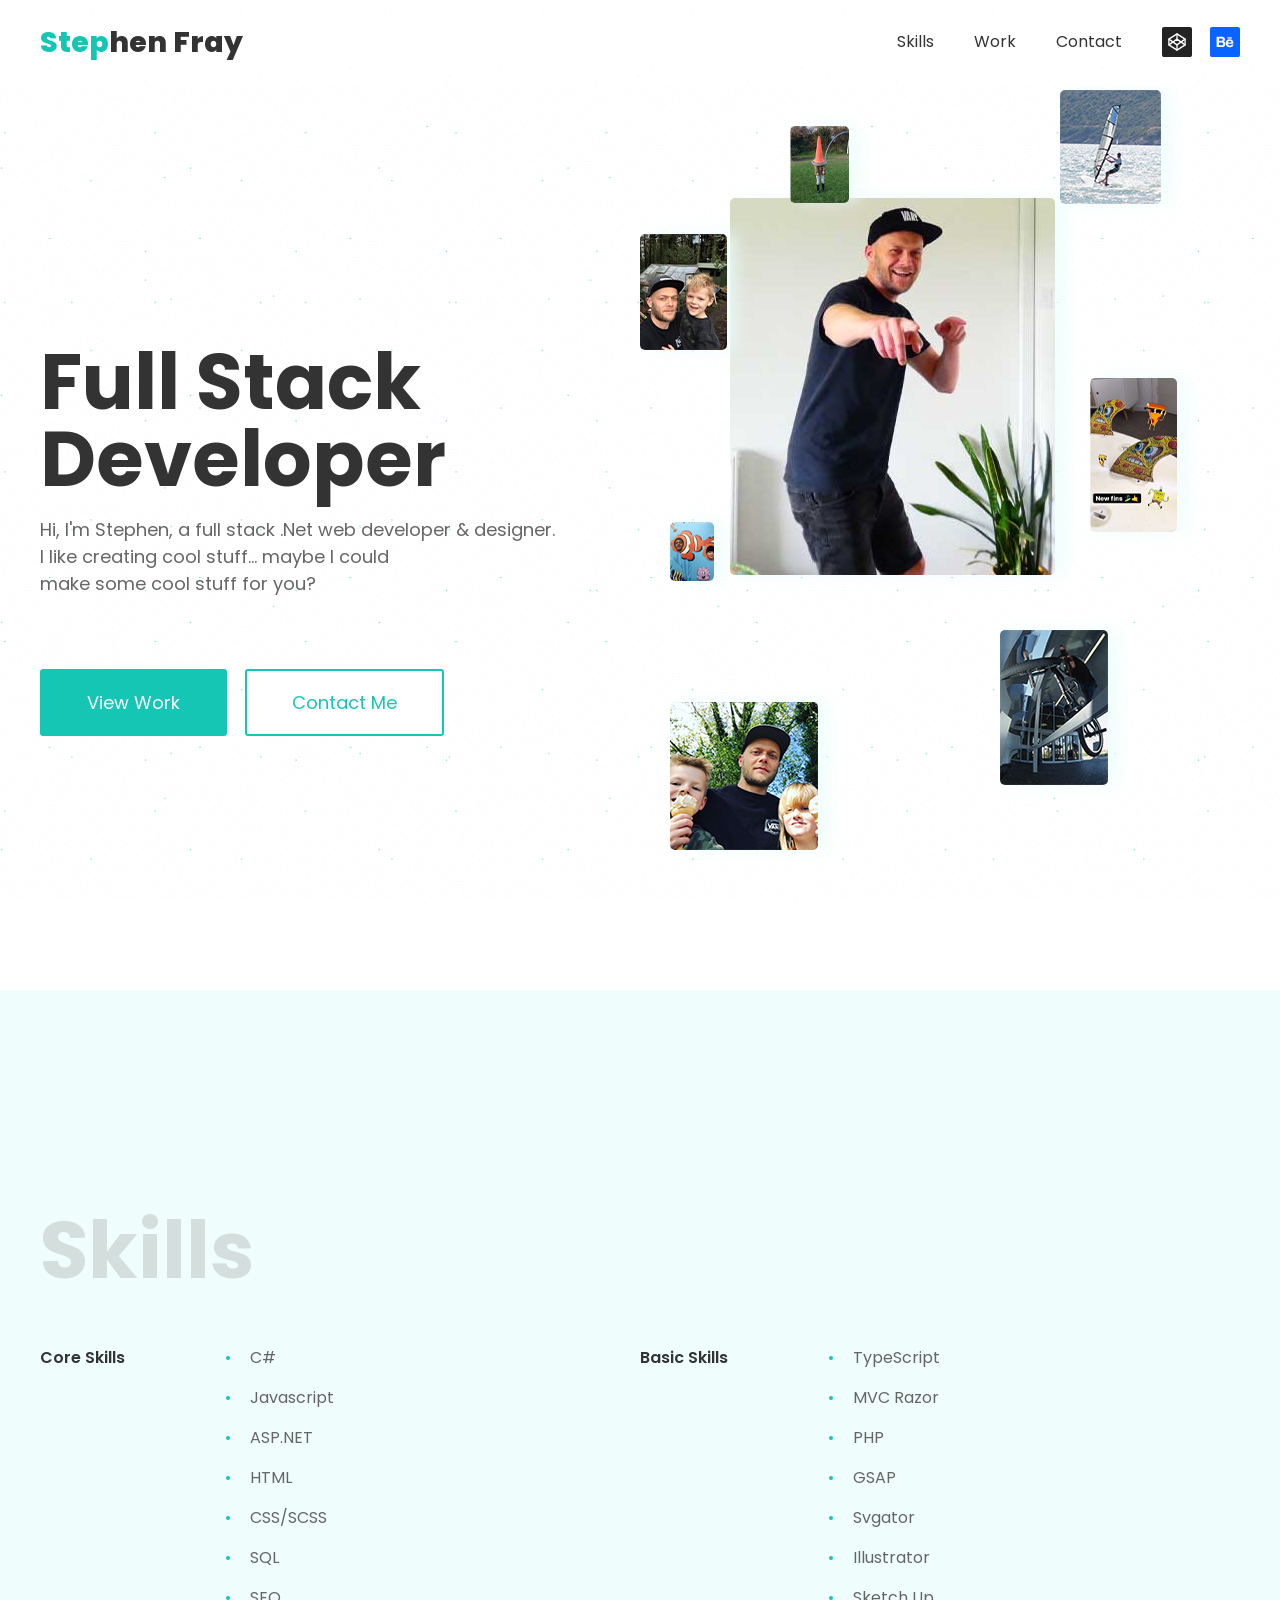
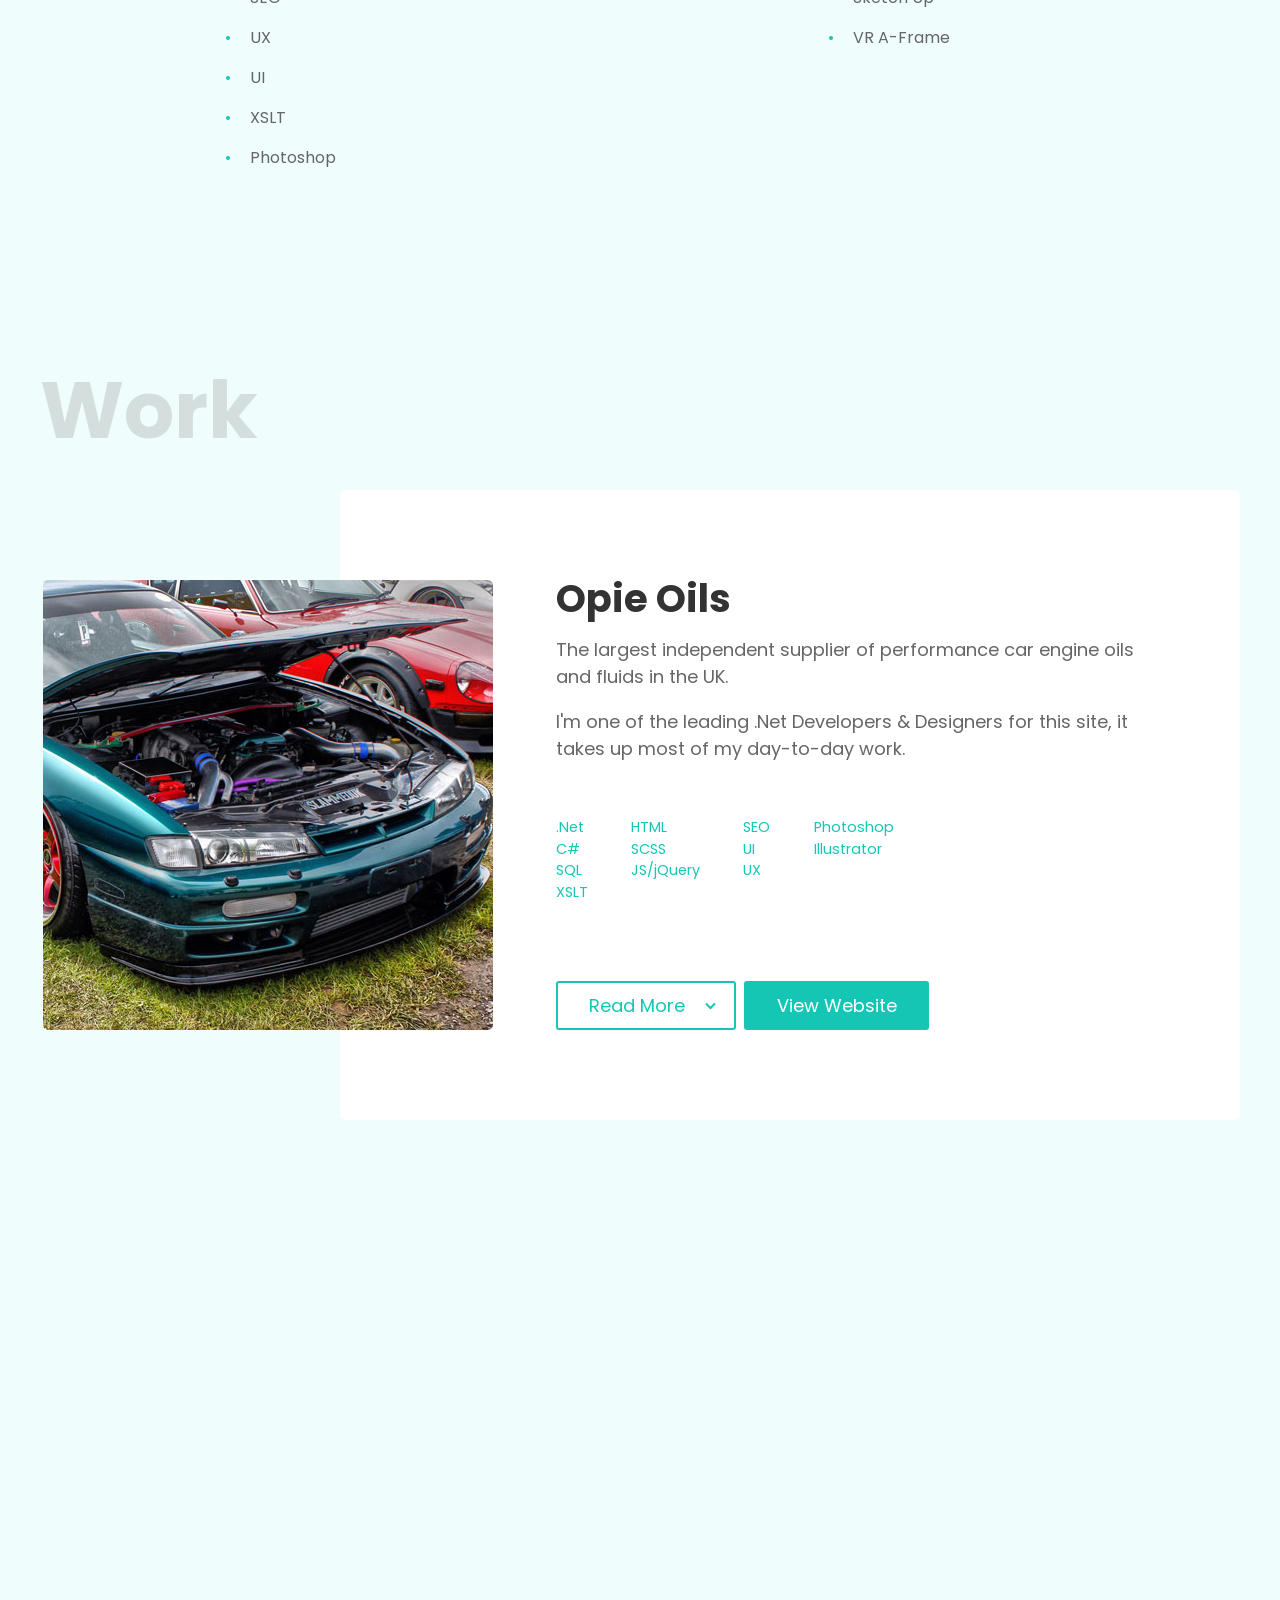
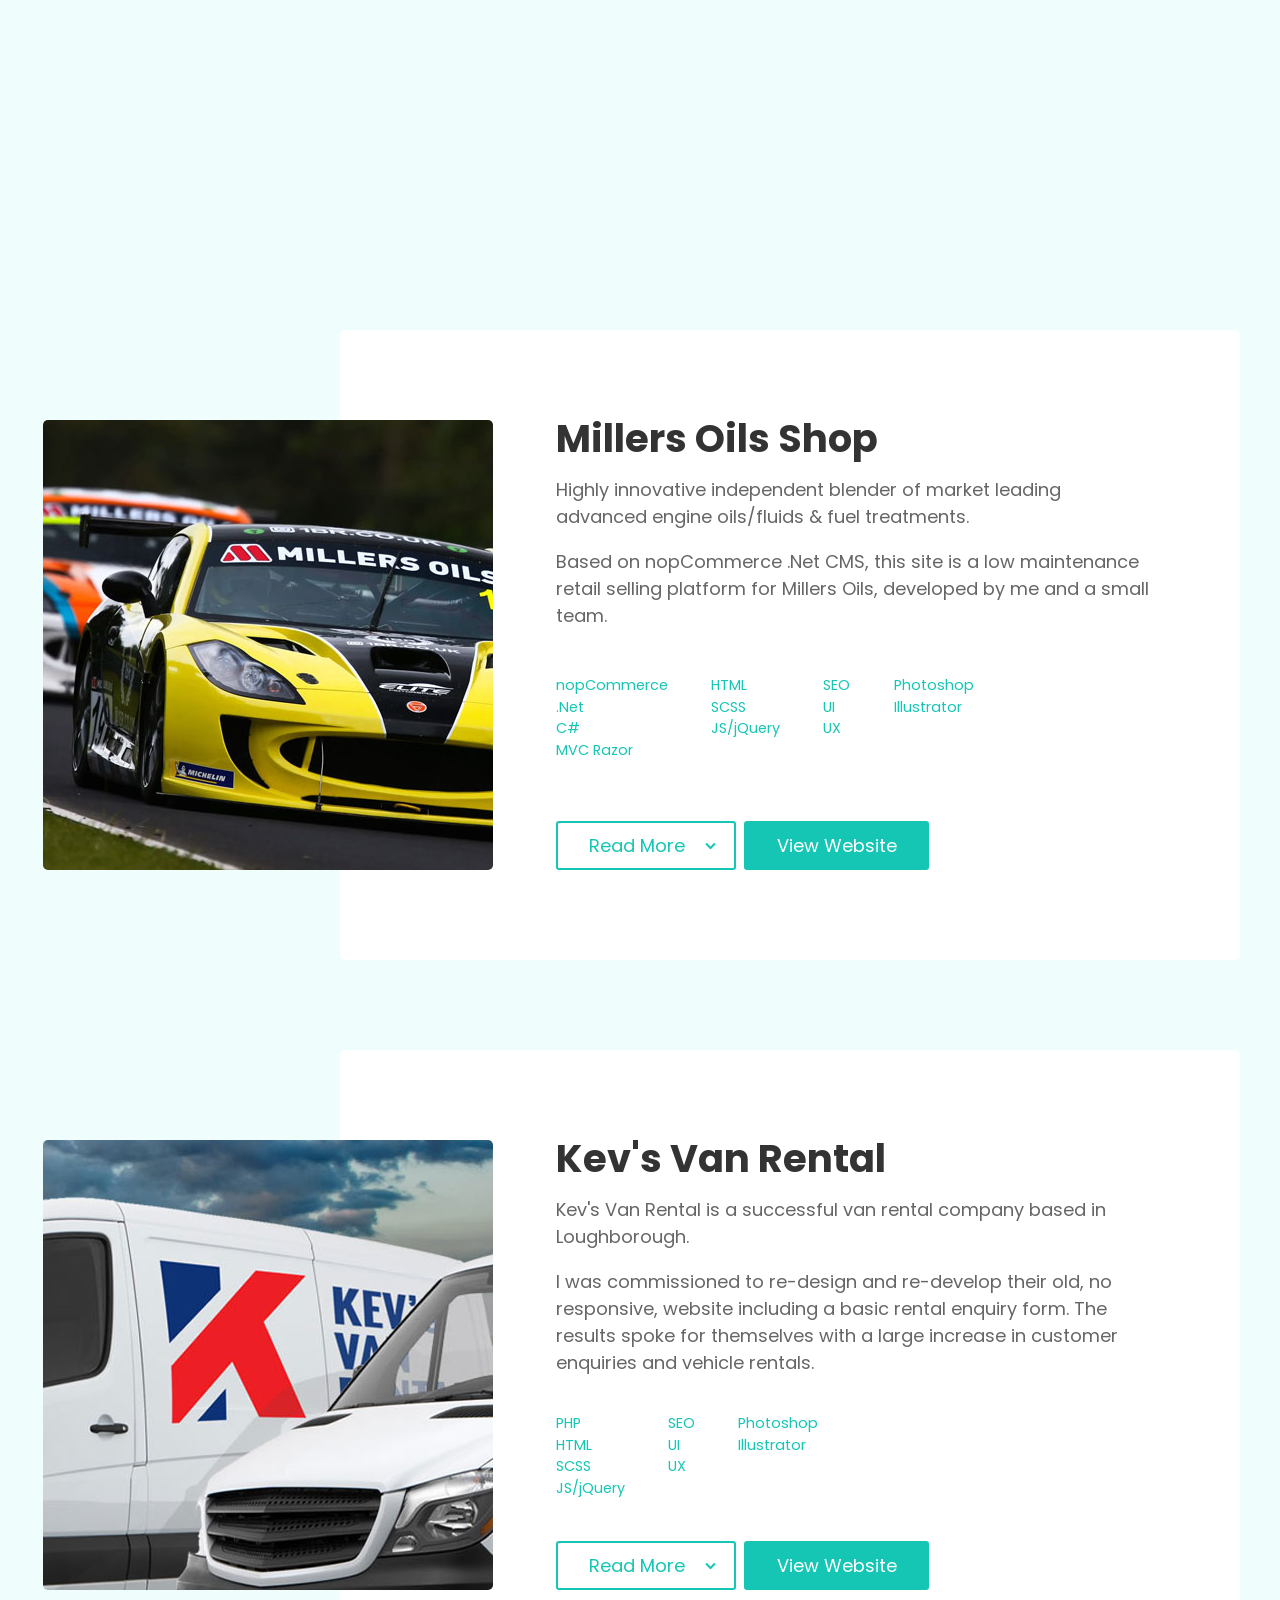
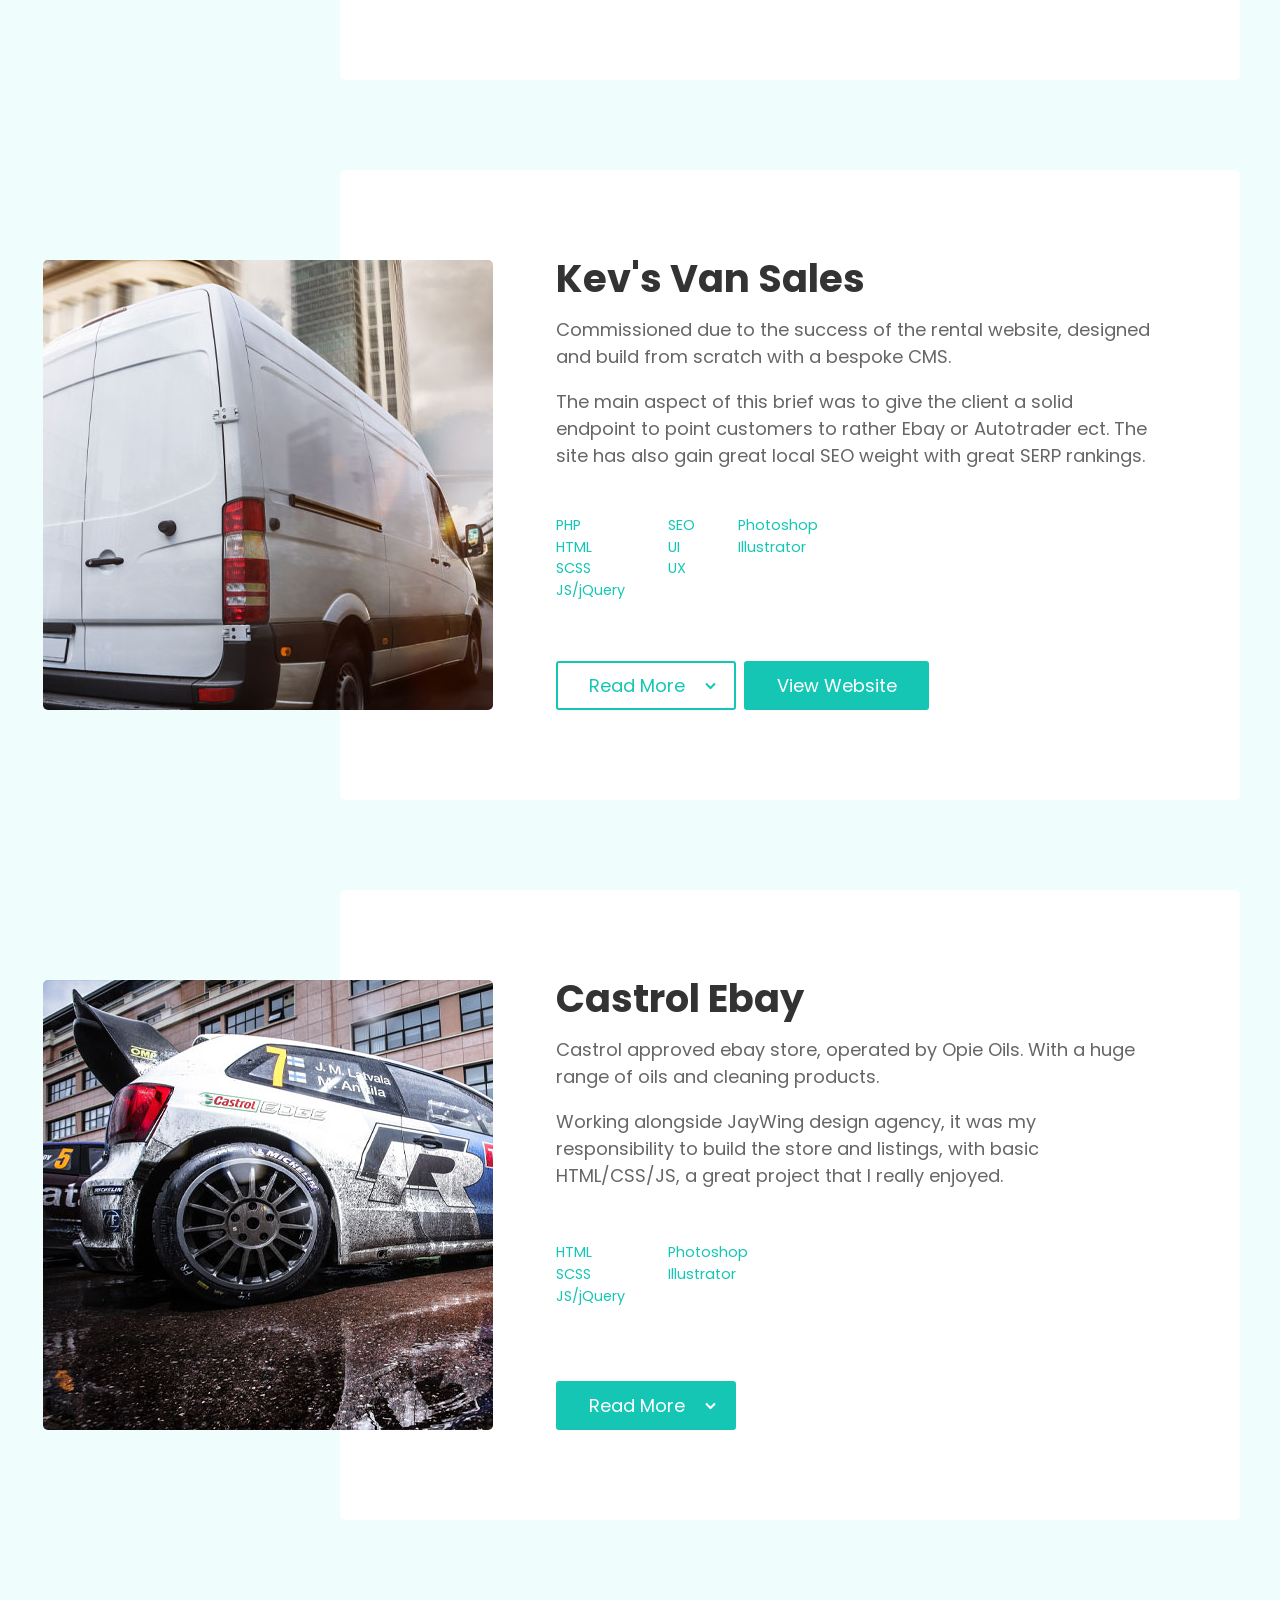
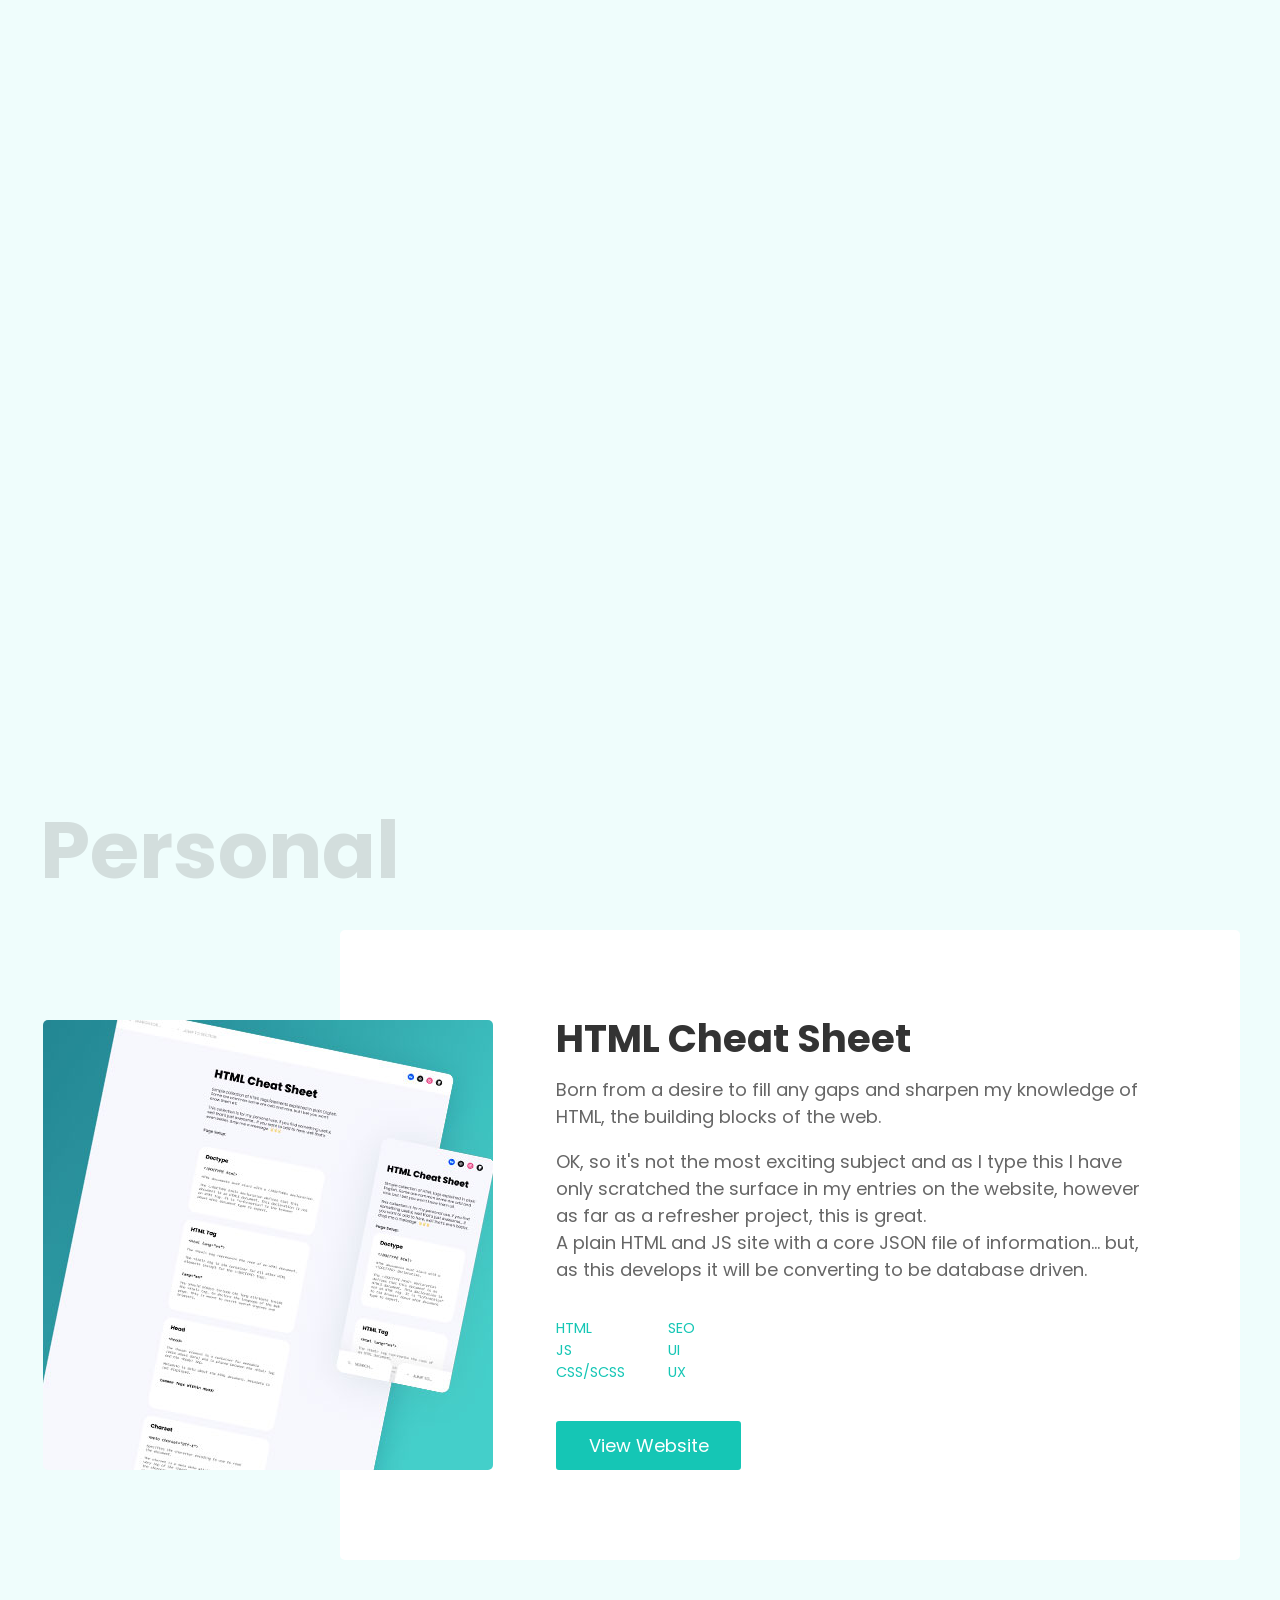
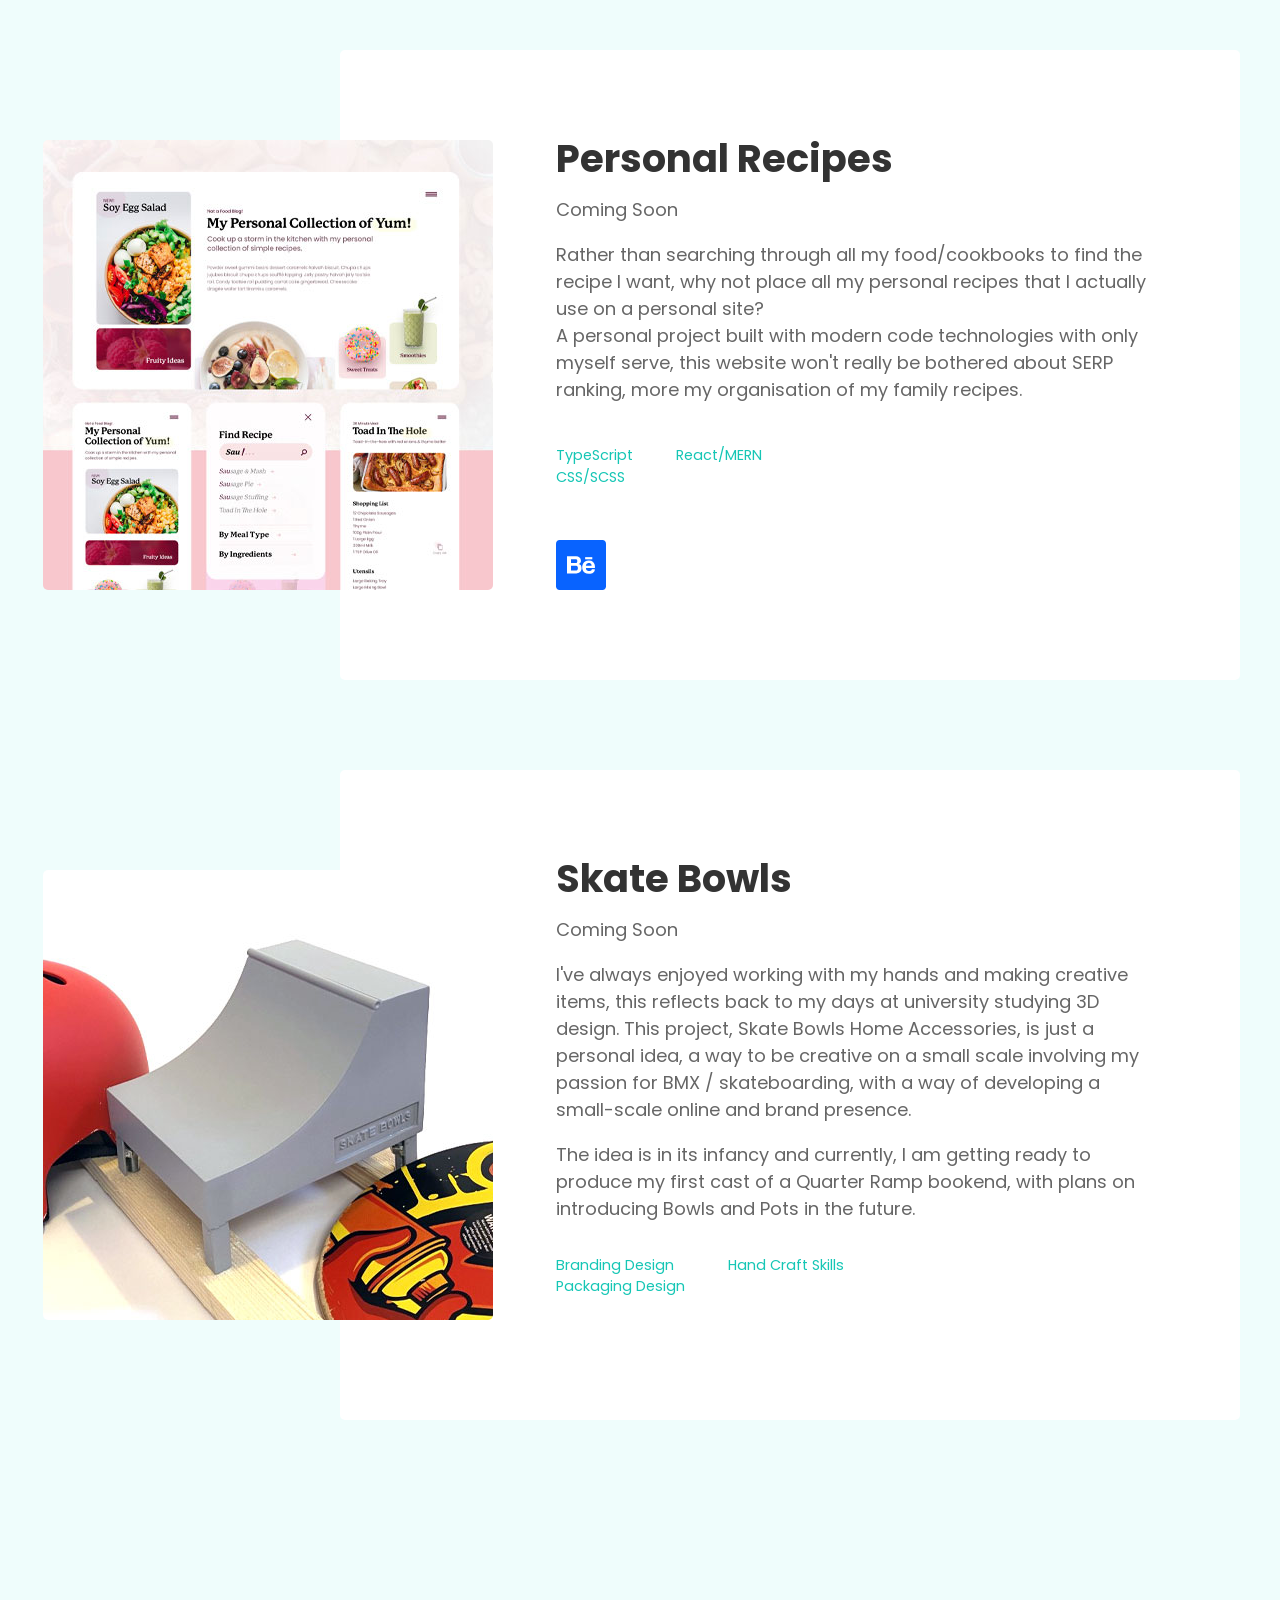
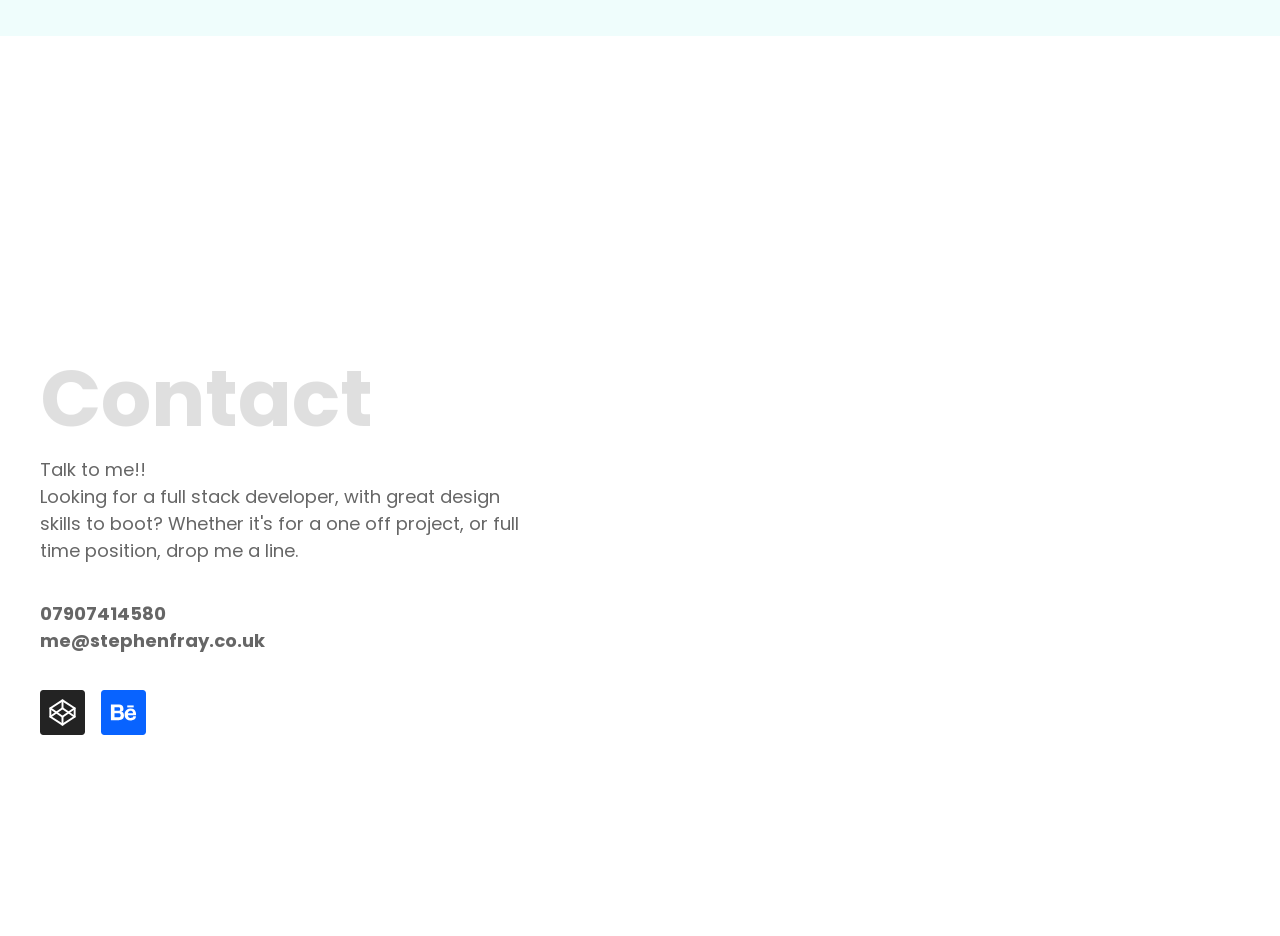
==== index.html @ 494ede14 "inital commit" ====
<!DOCTYPE html>
<html lang="en">
	<head>
		<meta charset="UTF-8" />
		<meta http-equiv="X-UA-Compatible" content="IE=edge" />
		<meta name="viewport" content="width=device-width, initial-scale=1.0" />
		<title>Stephen Fray</title>
		<link rel="preconnect" href="https://fonts.googleapis.com" />
		<link rel="preconnect" href="https://fonts.gstatic.com" crossorigin />
		<link href="https://fonts.googleapis.com/css2?family=Poppins:wght@400;600;800&display=swap" rel="stylesheet" />
		<link href="/css/style.min.2.0.6.css" rel="stylesheet" />
		<link rel="icon" href="/img/favicon.ico" type="image/x-icon" />
		<meta name="robots" content="noindex" />
	</head>

	<body id="top">
		<header class="watch">
			<nav>
				<div class="logo">
					<a href="#top"><span>Step</span>hen Fray</a>
				</div>
				<ul>
					<li class="skills"><a href="#skills">Skills</a></li>
					<li class="work"><a href="#work">Work</a></li>
					<li class="contact"><a href="#contact">Contact</a></li>
					<li>
						<a href="https://codepen.io/stepfray" target="_blank" rel="noreferrer" title="View my Codepen Profile" aria-label="Open my Codepen Profile"><img src="/img/nav/code-pen-icon.svg" alt="Codepen Icon" loading="lazy" height="30" width="30" /></a>

						<a href="https://www.behance.net/stephen_fray" target="_blank" rel="noreferrer" title="View my Behance Profile" aria-label="Open my Behance Profile"><img src="/img/nav/behance-icon.svg" alt="Behance Icon" loading="lazy" height="30" width="30" /></a>
					</li>
				</ul>
			</nav>
		</header>
		<div class="tilt-canvas">
			<section class="hero" id="hero">
				<div class="opening-statement watch">
					<h1>Full Stack<br />Developer</h1>
					<p>Hi, I'm Stephen, a full stack .Net web developer &amp; designer.<br />I like creating cool stuff... maybe I could<br />make some cool stuff for you?</p>
					<div class="buttons">
						<a href="#work" class="button --solid">View Work</a>
						<a href="#contact" class="button --hollow">Contact Me</a>
					</div>
				</div>
				<div class="picture-gallery watch">
					<div class="grid-box-1"><img src="/img/hero-images/hero-windsurfing.jpg" alt="Hero Image - Windsurfing" loading="lazy" width="101" height="114" /></div>
					<div class="grid-box-2"><img src="/img/hero-images/hero-bmx.jpg" alt="Hero Image - BMX" loading="lazy" width="108" height="155" /></div>
					<div class="grid-box-3"><img src="/img/hero-images/hero-cone-head.jpg" alt="Hero Image - Cone Head" loading="lazy" width="59" height="77" /></div>
					<div class="grid-box-4"><img src="/img/hero-images/hero-family.jpg" alt="Hero Image - Family" loading="lazy" width="148" height="148" /></div>
					<div class="grid-box-5"><img src="/img/hero-images/hero-fish-face.jpg" alt="Hero Image - Fish Face" loading="lazy" width="44" height="59" /></div>
					<div class="grid-box-6"><img src="/img/hero-images/hero-me-and-the-boy.jpg" alt="Hero Image - Me and the Boy" loading="lazy" width="87" height="116" /></div>
					<div class="grid-box-7"><img src="/img/hero-images/hero-spongbob-fins.jpg" alt="Hero Image - Surfboard Fins" loading="lazy" width="87" height="154" /></div>
					<div class="grid-box-8"><img src="/img/hero-images/hero-gun-fingers.jpg" alt="Hero Image - Gun Fingers" loading="lazy" width="325" height="377" /></div>
				</div>
			</section>
		</div>
		<div class="coloured-background">
			<section class="skills" id="skills">
				<div class="skills-lists">
					<h2 class="watch">Skills</h2>
					<div class="core-skills watch">
						<h3>Core Skills</h3>
						<ul>
							<li>
								<p>C#</p>
							</li>
							<li>
								<p>Javascript</p>
							</li>
							<li>
								<p>ASP.NET</p>
							</li>
							<li>
								<p>HTML</p>
							</li>
							<li>
								<p>CSS/SCSS</p>
							</li>
							<li>
								<p>SQL</p>
							</li>
							<li>
								<p>SEO</p>
							</li>
							<li>
								<p>UX</p>
							</li>
							<li>
								<p>UI</p>
							</li>
							<li>
								<p>XSLT</p>
							</li>
							<li>
								<p>Photoshop</p>
							</li>
						</ul>
					</div>
					<div class="basic-skills watch">
						<h3>Basic Skills</h3>
						<ul>
							<li>
								<p>TypeScript</p>
							</li>
							<li>
								<p>MVC Razor</p>
							</li>
							<li>
								<p>PHP</p>
							</li>
							<li>
								<p>GSAP</p>
							</li>
							<li>
								<p>Svgator</p>
							</li>
							<li>
								<p>Illustrator</p>
							</li>
							<li>
								<p>Sketch Up</p>
							</li>
							<li>
								<p>VR A-Frame</p>
							</li>
							<!-- <li>
								<p>MERN Stack</p>
							</li> -->
						</ul>
					</div>
				</div>
			</section>
			<section class="work" id="work">
				<h2 class="watch">Work</h2>
				<article class="watch">
					<div class="work-details">
						<div class="image-container">
							<picture>
								<source media="(max-width:700px)" srcset="/img/work/opieoils-small.jpg" />
								<source media="(min-width:701px)" srcset="/img/work/opieoils.jpg" />
								<img src="/img/work/opieoils.jpg" alt="Heating Oil Cornwall Hero Image" />
							</picture>
						</div>
						<div>
							<h3>Opie Oils</h3>
							<p>The largest independent supplier of performance car engine oils and fluids in the UK.</p>
							<p>I'm one of the leading .Net Developers &amp; Designers for this site, it takes up most of my day-to-day work.</p>
							<div class="skills-used">
								<ul>
									<li>.Net</li>
									<li>C#</li>
									<li>SQL</li>
									<li>XSLT</li>
								</ul>
								<ul>
									<li>HTML</li>
									<li>SCSS</li>
									<li>JS/jQuery</li>
								</ul>
								<ul>
									<li>SEO</li>
									<li>UI</li>
									<li>UX</li>
								</ul>
								<ul>
									<li>Photoshop</li>
									<li>Illustrator</li>
								</ul>
							</div>
							<div class="buttons">
								<div class="button --hollow --read-more">Read More</div>
								<a href="https://www.opieoils.co.uk" class="button --solid" target="_blank" rel="nofollow noopener noreferrer" title="Go To Opie Oils Website">View Website</a>
							</div>
						</div>
					</div>
					<div class="read-more-content">
						<h4>Overview</h4>
						<p>The most complicated core development projects for the website currently fall to me. Rather than maintenance I have the main responsibility of pushing and advancing the website... be it in design, conversion, UX, UI, SEO, admin utilities, or site speed. <br /><br /></p>
						<h4>Recent Projects</h4>
						<ul class="tick-list">
							<li>Modular Service Kit Builder, to encourage increased product bundling.</li>
							<li>Site wide improvements for Google Web Vital Core.</li>
							<li>Automatic inline CSS inserter for above fold elements, for page load speed improvements.</li>
							<li>Modernisation of header section styling and structure.</li>
							<li>Implementation of Algolia dynamic search bar and search results.</li>
							<li>Migration away from browser locally stored "Garage" vehicle data to database stored credentials.</li>
							<li>Simplification of order resend items (broken/lost in transit orders) for customer services.</li>
						</ul>
					</div>
				</article>
				<article class="watch">
					<div class="work-details">
						<div class="image-container">
							<picture>
								<source media="(max-width:700px)" srcset="/img/work/heating-oil-cornwall-small.jpg" />
								<source media="(min-width:701px)" srcset="/img/work/heating-oil-cornwall.jpg" />
								<img src="/img/work/heating-oil-cornwall.jpg" alt="Heating Oil Cornwall Hero Image" />
							</picture>
						</div>
						<div>
							<h3>Heating Oil Cornwall</h3>
							<p>Providing Heating oil delivery, oil tank installation, boiler installation, servicing &amp; maintenance.</p>
							<p>I refreshed this website a couple of years ago from a fixed width table structured site, to a responsive clean design with notable improvements in SEO, UX &amp; UI.</p>
							<div class="skills-used">
								<ul>
									<li>.Net</li>
									<li>C#</li>
									<li>SQL</li>
									<li>XSLT</li>
								</ul>
								<ul>
									<li>HTML</li>
									<li>SCSS</li>
									<li>JS/jQuery</li>
								</ul>
								<ul>
									<li>SEO</li>
									<li>UI</li>
									<li>UX</li>
								</ul>
								<ul>
									<li>Photoshop</li>
									<li>Illustrator</li>
								</ul>
							</div>

							<div class="buttons">
								<div class="button --hollow --read-more">Read More</div>
								<a href="https://www.heatingoilcornwall.co.uk" class="button --solid" target="_blank" rel="nofollow noopener noreferrer" title="Go To Heating Oil Cornwall Website">View Website</a>
							</div>
						</div>
					</div>
					<div class="read-more-content">
						<h4>Overview</h4>
						<p>The current simple, functional and responsive design and the majority of code for this site is my work.</p>
						<p>Serving customers within the Cornish community, this website has a few rolls to play. The main is to provide heating oil delivery price quotations that can easily be converted into orders. But, this department also has a number of different segregations within itself, such as heating oil tank installation and heating oil boiler installation plus their servicing/maintenance.<br /><br /></p>
						<h4>Design. Build.</h4>
						<p>The design is my own, and the site was built by me, apart from some pre-existing backend code that didn't need to be amended during modernisation.</p>
						<h4>Current Version</h4>
						<p style="margin-top: 0"><b>Redesign. Redevelop. Modernise.</b></p>
						<p>As with most fairly old websites, before the current version of this site, it was in a rather sorry state with the main issues being its tabled non-responsive structure, poor CTA clarity, and it's rather dated off-putting appearance.</p>
						<p>
							The brief for the site was a common one when redevelopment happens, with just a few caveats.<br />The most obvious ones were to modernise the structure to allow for a responsive experience, a fresh new design was also needed while maintaining a similar look and familiar feel as to not be a jarringly different experience for the commonly older target audience of users. General improvements were also required when it came to the SEO performance of the site, but with the modern restructuring of the HTML it became pretty easy to produce increased SERP performance.<br />The site also had a rather odd aspect, as mentioned, this department has segregations within itself, and something all these sections have in common is the slight lack of grasp with technology, with the
							boiler department not even having a computer (This is not even a joke!?!) so low maintenance and reliance on things such as PDF price lists were a must.
						</p>
					</div>
				</article>
				<article class="watch">
					<div class="work-details">
						<div class="image-container">
							<picture>
								<source media="(max-width:700px)" srcset="/img/work/millers-oils-shop-small.jpg" />
								<source media="(min-width:701px)" srcset="/img/work/millers-oils-shop.jpg" />
								<img src="/img/work/millers-oils-shop.jpg" alt="Millers Oils Shop Hero Image" />
							</picture>
						</div>
						<div>
							<h3>Millers Oils Shop</h3>
							<p>Highly innovative independent blender of market leading advanced engine oils/fluids &amp; fuel treatments.</p>
							<p>Based on nopCommerce .Net CMS, this site is a low maintenance retail selling platform for Millers Oils, developed by me and a small team.</p>
							<div class="skills-used">
								<ul>
									<li>nopCommerce</li>
									<li>.Net</li>
									<li>C#</li>
									<li>MVC Razor</li>
								</ul>
								<ul>
									<li>HTML</li>
									<li>SCSS</li>
									<li>JS/jQuery</li>
								</ul>
								<ul>
									<li>SEO</li>
									<li>UI</li>
									<li>UX</li>
								</ul>
								<ul>
									<li>Photoshop</li>
									<li>Illustrator</li>
								</ul>
							</div>
							<div class="buttons">
								<div class="button --hollow --read-more">Read More</div>
								<a href="https://www.millersoils-shop.co.uk" class="button --solid" target="_blank" rel="nofollow noopener noreferrer" title="Go To Millers Oils Website">View Website</a>
							</div>
						</div>
					</div>
					<div class="read-more-content">
						<h4>Overview</h4>
						<p>Opie Oils has a unique and trusted business relationship with Millers Oils, so when they required an online retail presence for their oils &amp; fluids they approached Opie to develop it.</p>
						<p>The key to this brief was time management, as the timeline to build this was extremely short. Millers needed a retail presence fast due to an upcoming marketing event and didn't have an official endpoint to link to. So, myself and a small team made the whole process swift and aggressive and we were able to launch in just a handful of weeks, that's including front end, backend alterations and all products.</p>
						<h4>Design. Build.</h4>
						<p>The design for this site is from Millers Oils, with as much design input as I could push through, but ultimately this is a quick realisation of a retail shop that needed to be launched in a hurry.</p>
					</div>
				</article>
				<article class="watch">
					<div class="work-details">
						<div class="image-container">
							<picture>
								<source media="(max-width:700px)" srcset="/img/work/kevs-van-rentals-small.jpg" />
								<source media="(min-width:701px)" srcset="/img/work/kevs-van-rentals.jpg" />
								<img src="/img/work/kevs-van-rentals.jpg" alt="Kevs Van Rentals Hero Image" />
							</picture>
						</div>
						<div>
							<h3>Kev's Van Rental</h3>
							<p>Kev's Van Rental is a successful van rental company based in Loughborough.</p>
							<p>I was commissioned to re-design and re-develop their old, no responsive, website including a basic rental enquiry form. The results spoke for themselves with a large increase in customer enquiries and vehicle rentals.</p>
							<div class="skills-used">
								<ul>
									<li>PHP</li>
									<li>HTML</li>
									<li>SCSS</li>
									<li>JS/jQuery</li>
								</ul>
								<ul>
									<li>SEO</li>
									<li>UI</li>
									<li>UX</li>
								</ul>
								<ul>
									<li>Photoshop</li>
									<li>Illustrator</li>
								</ul>
							</div>
							<div class="buttons">
								<div class="button --hollow --read-more">Read More</div>
								<a href="https://www.kevsvanrentals.co.uk" class="button --solid" target="_blank" rel="nofollow noopener noreferrer" title="Go To Kev's Van Rental Website">View Website</a>
							</div>
						</div>
					</div>
					<div class="read-more-content">
						<h4>Overview</h4>
						<p>This website, started as a basic fixed width site which was failing to return any enquiries and was being buried in local SERP results.</p>
						<p>My brief was to take the failing website and breath new life into it, with all the commonly expected modern features a site must have, with the addition of a simple email-based booking enquiry system. So, I set about making it responsive, quick, and easy to us by restructuring, re-coded and re-designing the whole site, nothing is left of the original, I even converted the logo to a SVG for the client. As a result of my work this site has gained massive traction in SERP and commonly ranks within the top 3 natural results (term dependant) and is now producing numerous rental quote leads per day, not to mention the increase general exposure of the business.<br /><br /></p>
						<h4>Design. Build.</h4>
						<p>The current simple, functional and responsive design and all code for this site is that of my own.</p>
						<h4>Bespoke</h4>
						<p>Everything on this website is made from scratch.</p>
						<ul class="tick-list">
							<li>Customer Slider/Carousel.</li>
							<li>Rental Booking Enquiry From.</li>
							<li>Contact Form.</li>
						</ul>
					</div>
				</article>
				<article class="watch">
					<div class="work-details">
						<div class="image-container">
							<picture>
								<source media="(max-width:700px)" srcset="/img/work/kevs-van-sales-small.jpg" />
								<source media="(min-width:701px)" srcset="/img/work/kevs-van-sales.jpg" />
								<img src="/img/work/kevs-van-sales.jpg" alt="Kevs Vans Sales Hero Image" />
							</picture>
						</div>
						<div>
							<h3>Kev's Van Sales</h3>
							<p>Commissioned due to the success of the rental website, designed and build from scratch with a bespoke CMS.</p>
							<p>The main aspect of this brief was to give the client a solid endpoint to point customers to rather Ebay or Autotrader ect. The site has also gain great local SEO weight with great SERP rankings.</p>
							<div class="skills-used">
								<ul>
									<li>PHP</li>
									<li>HTML</li>
									<li>SCSS</li>
									<li>JS/jQuery</li>
								</ul>
								<ul>
									<li>SEO</li>
									<li>UI</li>
									<li>UX</li>
								</ul>
								<ul>
									<li>Photoshop</li>
									<li>Illustrator</li>
								</ul>
							</div>
							<div class="buttons">
								<div class="button --hollow --read-more">Read More</div>
								<a href="https://www.kevsvans.co.uk" class="button --solid" target="_blank" rel="nofollow noopener noreferrer" title="Go To Kev's Van Sales Website">View Website</a>
							</div>
						</div>
					</div>
					<div class="read-more-content">
						<h4>Overview</h4>
						<p>Starting from scratch, the brief to build this site was loose, but the client had a few obvious expectations. Such as, the website had be visually linked to the rental website (colours, fonts etc), a bespoke admin system would need to be built that allows vehicles to be easily uploaded and maintained, including vehicle photo processing. As far as SEO/SERP I advised the client that there is massive competition for vehicle sales, so the expectations should be for the site is generally perform better for localised "Loughborough" searches with a target to be within at least the first page of results, and i'm happy to say it's generally hitting these targets.</p>
						<p>Since launch the site has been an asset to their business, and has cut costs for advertisement massively, has gained good traction in local SERP rankings, and most importantly increased vehicle sales.<br /><br /></p>
						<h4>Design. Build.</h4>
						<p>The current simple, functional and responsive design and all code (including the bespoke admin system) for this site is that of my own.</p>
						<h4>Bespoke</h4>
						<p>Everything on this website is made from scratch.</p>
						<ul class="tick-list">
							<li>Admin system to maintain business details.</li>
							<li>Van admin system to add, alter, and remove vehicles.</li>
							<li>Vehicle Filtering.</li>
							<li>Contact Form.</li>
						</ul>
					</div>
				</article>
				<article class="watch">
					<div class="work-details">
						<div class="image-container">
							<picture>
								<source media="(max-width:700px)" srcset="/img/work/castrol-ebay-small.jpg" />
								<source media="(min-width:701px)" srcset="/img/work/castrol-ebay.jpg" />
								<img src="/img/work/castrol-ebay.jpg" alt="Castrol Ebay Hero Image" />
							</picture>
						</div>
						<div>
							<h3>Castrol Ebay</h3>
							<p>Castrol approved ebay store, operated by Opie Oils. With a huge range of oils and cleaning products.</p>
							<p>Working alongside JayWing design agency, it was my responsibility to build the store and listings, with basic HTML/CSS/JS, a great project that I really enjoyed.</p>
							<div class="skills-used">
								<ul>
									<li>HTML</li>
									<li>SCSS</li>
									<li>JS/jQuery</li>
								</ul>
								<ul>
									<li>Photoshop</li>
									<li>Illustrator</li>
								</ul>
							</div>
							<div class="buttons">
								<div class="button --read-more --filled">Read More</div>
							</div>
						</div>
					</div>
					<div class="read-more-content">
						<h4>Overview</h4>
						<div class="lightbox-links">
							<img src="/img/castrol-approved-store/small/castrol-approved-store-homepage-1.jpg" alt="Image One" class="lightbox-image" title="Castrol Ebay Homepage Design" data-large-image-url="/img/castrol-approved-store/large/castrol-approved-store-homepage.png" />
							<img src="/img/castrol-approved-store/small/castrol-approved-store-product-page-1.jpg" alt="Image One" class="lightbox-image" title="Castrol Ebay Product Page" data-large-image-url="/img/castrol-approved-store/large/castrol-approved-store-product-page.png" />
						</div>
						<p>
							<b>Unfortunately, this Castrol ebay store has closed.<br />Coming Soon: Full Behance project breakdown.</b>
						</p>
						<p>Castrol's official retail presence on eBay.<br />The main focus for Castrol and this project was from a marketing point of view, giving them opportunity to advertise on eBay while having an official store as an endpoint for any CTA, such as banner graphics. Secondly, this provided them with a new, relatively large, easy source of sales, easy due to orders being fulfilled by Opie Oils.</p>
						<h4>Design. Build.</h4>
						<p>The design for this store was from JayWing Design Agency, which i became heavily involved with and thoroughly enjoyed. I built the store utilising basic HTML/CSS/JS listing templates, with a focus on low maintenance.</p>
						<h4>Current Iteration</h4>
						<p>When first launched, ebay were a lot different with their approach compared to today. In fact they used this ebay “store” as one of there flagships to highlight their desired focus, with it winning an Ebay Motors Award.<br />However things have drastically changed, when the first version of this store was released, full customisation of stores was the norm and JavaScript was enabled, meaning we launched with a host of user benefits such as engine oil service kit lookups within the store and listings, plus a full built and custom store. Ebay have since flip flopped and now no JavaScript is allowed, and fully customised stores are now a thing of the past, meaning this store is a bit of shadow of itself.</p>
					</div>
				</article>
				<article class="watch">
					<div class="work-details">
						<div class="image-container">
							<picture>
								<source media="(max-width:700px)" srcset="/img/work/commercial-oil-small.jpg" />
								<source media="(min-width:701px)" srcset="/img/work/commercial-oil.jpg" />
								<img src="/img/work/commercial-oil.jpg" alt="Opie Commercial Oil Hero Image" />
							</picture>
						</div>
						<div>
							<h3>Commercial Oil</h3>
							<p>Oils and fluids for all makes of Commercial Vehicles including HGV's, LGV's, Vans, Buses and Coaches.</p>
							<p>Based on nopCommerce .Net CMS, designed by myself and developed by me and a small team.</p>
							<div class="skills-used">
								<ul>
									<li>nopCommerce</li>
									<li>.Net</li>
									<li>C#</li>
									<li>MVC Razor</li>
								</ul>
								<ul>
									<li>HTML</li>
									<li>SCSS</li>
									<li>JS/jQuery</li>
								</ul>
								<ul>
									<li>SEO</li>
									<li>UI</li>
									<li>UX</li>
								</ul>
								<ul>
									<li>Photoshop</li>
									<li>Illustrator</li>
								</ul>
							</div>
							<div class="buttons">
								<div class="button --read-more --filled">Read More</div>
							</div>
						</div>
					</div>
					<div class="read-more-content">
						<h4>Overview</h4>
						<div class="lightbox-links">
							<img src="/img/opie-commercial-oils/small/opie-commercial-oil-hompage-design-1.jpg" alt="Image One" class="lightbox-image" title="Opie Commercial Oil Homepage Design" data-large-image-url="/img/opie-commercial-oils/large/opie-commercial-oil-hompage-design-1.jpg" />
							<img src="/img/opie-commercial-oils/small/opie-commercial-oil-category-design-1.jpg" alt="Image One" class="lightbox-image" title="Opie Commercial Oil Category" data-large-image-url="/img/opie-commercial-oils/large/opie-commercial-oil-category-design-1.jpg" />
							<img src="/img/opie-commercial-oils/small/opie-commercial-oil-product-page-design-1.jpg" alt="Image One" class="lightbox-image" title="Opie Commercial Oil Product Page Design" data-large-image-url="/img/opie-commercial-oils/large/opie-commercial-oil-product-page-design-1.jpg" />
						</div>
						<p>
							<b>Unfortunately, this nopCommerce store has closed.<br />Coming Soon: Full Behance project breakdown.</b>
						</p>
						<p>This site is a low maintenance selling platform for commercial and industrial products that are normally purchased infrequently but at large volumes. The nature of these products means that they are rarely searched for when compared to normal engine oils/fluids on the automotive Opie Oils site, meaning they can become bogged down or generally lost in the volume of products.<br />This site gives these specialist products a better chance to gain traction regarding SEO/SERP by creating a whole domain targeting the specific audience and their unique (often long tail) search term traffic.<br /><br /></p>
						<h4>Design. Build.</h4>
						<p>The design is my own, and the site was built by a small team headed up by me.</p>
						<h4>Bespoke</h4>
						<p>Not everything we needed came with nopCommerce, heres just a few of things we had to dig into.</p>
						<ul class="tick-list">
							<li>Site wide VAT on/off price toggling.</li>
							<li>Custom product specification filtering for categories.</li>
							<li>Pro-Forma Invoice checkout payment option.</li>
							<li>Indiction of products size variants at category level.</li>
							<li>Order importation system.</li>
						</ul>
					</div>
				</article>
				<h2 class="watch">Personal</h2>
				<article class="watch">
					<div class="work-details">
						<div class="image-container">
							<picture>
								<source media="(max-width:700px)" srcset="/img/work/html-cheat-sheet-small.jpg" />
								<source media="(min-width:701px)" srcset="/img/work/html-cheat-sheet.jpg" />
								<img src="/img/work/html-cheat-sheet.jpg" alt="HTML Cheat Sheet Hero Image" />
							</picture>
						</div>
						<div>
							<h3>HTML Cheat Sheet</h3>
							<p>Born from a desire to fill any gaps and sharpen my knowledge of HTML, the building blocks of the web.</p>
							<p>OK, so it's not the most exciting subject and as I type this I have only scratched the surface in my entries on the website, however as far as a refresher project, this is great.<br />A plain HTML and JS site with a core JSON file of information... but, as this develops it will be converting to be database driven.</p>
							<div class="skills-used">
								<ul>
									<li>HTML</li>
									<li>JS</li>
									<li>CSS/SCSS</li>
								</ul>
								<ul>
									<li>SEO</li>
									<li>UI</li>
									<li>UX</li>
								</ul>
							</div>
							<div class="buttons">
								<!-- <div class="button --hollow --read-more">Read More</div> -->
								<a href="https://www.html-cheat-sheet.com" class="button --solid" target="_blank" rel="nofollow noopener noreferrer" title="Go To HTML Cheat Sheet Website">View Website</a>
							</div>
						</div>
					</div>
				</article>
				<article class="watch">
					<div class="work-details">
						<div class="image-container">
							<picture>
								<source media="(max-width:700px)" srcset="/img/work/not-a-food-blog-small.jpg" />
								<source media="(min-width:701px)" srcset="/img/work/not-a-food-blog.jpg" />
								<img src="/img/work/not-a-food-blog.jpg" alt="Not a Food Blog Hero Image" />
							</picture>
						</div>
						<div>
							<h3>Personal Recipes</h3>
							<p>Coming Soon</p>
							<p>Rather than searching through all my food/cookbooks to find the recipe I want, why not place all my personal recipes that I actually use on a personal site?<br />A personal project built with modern code technologies with only myself serve, this website won't really be bothered about SERP ranking, more my organisation of my family recipes.</p>
							<div class="skills-used">
								<ul>
									<li>TypeScript</li>
									<li>CSS/SCSS</li>
								</ul>
								<ul>
									<li>React/MERN</li>
								</ul>
							</div>
							<div class="buttons">
								<a href="https://www.behance.net/gallery/141289613/Not-a-Food-Blog" target="_blank" rel="nofollow noopener noreferrer" title="Go To Behance Design"><img src="/img/nav/behance-icon.svg" alt="Behance Icon" loading="lazy" height="30" width="30" class="icon-link" /></a>
							</div>
						</div>
					</div>
				</article>
				<article class="watch">
					<div class="work-details">
						<div class="image-container">
							<picture>
								<source media="(max-width:700px)" srcset="/img/work/skate-bowls-small.jpg" />
								<source media="(min-width:701px)" srcset="/img/work/skate-bowls.jpg" />
								<img src="/img/work/skate-bowls.jpg" alt="Skate Bowls Hero Image" />
							</picture>
						</div>
						<div>
							<h3>Skate Bowls</h3>
							<p>Coming Soon</p>
							<p>I've always enjoyed working with my hands and making creative items, this reflects back to my days at university studying 3D design. This project, Skate Bowls Home Accessories, is just a personal idea, a way to be creative on a small scale involving my passion for BMX / skateboarding, with a way of developing a small-scale online and brand presence.</p>
							<p>The idea is in its infancy and currently, I am getting ready to produce my first cast of a Quarter Ramp bookend, with plans on introducing Bowls and Pots in the future.</p>
							<div class="skills-used">
								<ul>
									<li>Branding Design</li>
									<li>Packaging Design</li>
								</ul>
								<ul>
									<li>Hand Craft Skills</li>
								</ul>
							</div>
						</div>
					</div>
				</article>
			</section>
		</div>
		<section class="contact" id="contact">
			<div class="watch">
				<h2>Contact</h2>
				<p>Talk to me!!<br />Looking for a full stack developer, with great design skills to boot? Whether it's for a one off project, or full time position, drop me a line.</p>
				<p>
					<b>07907414580<br />me@stephenfray.co.uk</b>
				</p>
				<div class="links">
					<a href="https://codepen.io/stepfray" target="_blank" rel="noreferrer" title="View my Codepen Profile" aria-label="Open my Codepen Profile"><img src="/img/nav/code-pen-icon.svg" alt="Codepen Icon" loading="lazy" height="30" width="30" /></a>
					<a href="https://www.behance.net/stephen_fray" target="_blank" rel="noreferrer" title="View my Behance Profile" aria-label="Open my Behance Profile"><img src="/img/nav/behance-icon.svg" alt="Behance Icon" loading="lazy" height="30" width="30" /></a>
				</div>
				<!-- <p><a href="work-checklists/activity-log.html" class="log watch" target="_blank">Activity &amp; Training Log</a></p> -->
			</div>
		</section>
		<div id="lightbox-result"></div>
		<script defer src="/js/js.min.2.0.6.js"></script>
		<script defer src="/js/tilt.min.js"></script>
	</body>
</html>
---- css/style.min.2.0.6.css ----
:root{--max-width:1200px;--font-dark:#333;--font-mid:#666;--green:#15c6b5;--light-green:rgba(232,253,251,0.7);--dark-green:#12ab9b;--dark:#444444;--blue:#0863ff;--dark-blue:#0853d4}header .logo,header ul a{opacity:0;filter:blur(2px);transition:opacity 1s, filter .5s}header.in-view ul li:nth-of-type(1) a{transition-delay:100ms}header.in-view ul li:nth-of-type(2) a{transition-delay:200ms}header.in-view ul li:nth-of-type(3) a{transition-delay:300ms}header.in-view ul li:nth-of-type(4) a:nth-of-type(1){transition-delay:400ms}header.in-view ul li:nth-of-type(4) a:nth-of-type(2){transition-delay:500ms}header.in-view .logo,header.in-view ul a{opacity:1;filter:blur(0)}.picture-gallery>div{opacity:0;filter:blur(2px);transform:scale(0.9);transition:all .5s ease-in-out}.picture-gallery.in-view>div{opacity:1;filter:blur(0);transform:scale(1)}.picture-gallery.in-view>div:nth-of-type(1){transition-delay:100ms}.picture-gallery.in-view>div:nth-of-type(2){transition-delay:200ms}.picture-gallery.in-view>div:nth-of-type(3){transition-delay:300ms}.picture-gallery.in-view>div:nth-of-type(4){transition-delay:400ms}.picture-gallery.in-view>div:nth-of-type(5){transition-delay:500ms}.picture-gallery.in-view>div:nth-of-type(6){transition-delay:600ms}.picture-gallery.in-view>div:nth-of-type(7){transition-delay:700ms}.picture-gallery.in-view>div:nth-of-type(8){transition-delay:800ms}.opening-statement h1{transform:translateY(0.5em)}.opening-statement p{transform:translateY(4em)}.opening-statement a:nth-of-type(1){transform:translateY(2.5em)}.opening-statement a:nth-of-type(2){transform:translateY(3.5em)}.opening-statement h1,.opening-statement p,.opening-statement a{opacity:0;transition:all .5s ease-in-out}.opening-statement.in-view p{transition-delay:100ms}.opening-statement.in-view a:nth-of-type(1){transition-delay:200ms}.opening-statement.in-view a:nth-of-type(2){transition-delay:300ms}.opening-statement.in-view h1,.opening-statement.in-view p,.opening-statement.in-view a{opacity:1;transform:translateY(0)}h2{opacity:0;transform:translateY(0.5em);transition:all .5s ease-in-out}h2.in-view{transform:translateY(0)}.core-skills h3,.core-skills li,.basic-skills h3,.basic-skills li{opacity:0;transform:translateX(-5em);transition:all .5s ease-in-out}.core-skills.in-view li:nth-of-type(1),.basic-skills.in-view li:nth-of-type(1){transition-delay:100ms}.core-skills.in-view li:nth-of-type(2),.basic-skills.in-view li:nth-of-type(2){transition-delay:200ms}.core-skills.in-view li:nth-of-type(3),.basic-skills.in-view li:nth-of-type(3){transition-delay:300ms}.core-skills.in-view li:nth-of-type(4),.basic-skills.in-view li:nth-of-type(4){transition-delay:400ms}.core-skills.in-view li:nth-of-type(5),.basic-skills.in-view li:nth-of-type(5){transition-delay:500ms}.core-skills.in-view li:nth-of-type(6),.basic-skills.in-view li:nth-of-type(6){transition-delay:600ms}.core-skills.in-view li:nth-of-type(7),.basic-skills.in-view li:nth-of-type(7){transition-delay:700ms}.core-skills.in-view li:nth-of-type(8),.basic-skills.in-view li:nth-of-type(8){transition-delay:800ms}.core-skills.in-view li:nth-of-type(9),.basic-skills.in-view li:nth-of-type(9){transition-delay:800ms}.core-skills.in-view li:nth-of-type(10),.basic-skills.in-view li:nth-of-type(10){transition-delay:800ms}.core-skills.in-view li:nth-of-type(11),.basic-skills.in-view li:nth-of-type(11){transition-delay:800ms}.core-skills.in-view h3,.core-skills.in-view li,.basic-skills.in-view h3,.basic-skills.in-view li{opacity:1;transform:translateX(0)}#work article .work-details,#work article .image-container{opacity:0;transition:all .5s ease-in-out}#work article .work-details{transform:translateX(-10em)}#work article .image-container{transform:translateX(5em)}#work article h3{opacity:0;transform:translateY(1em);transition:all .5s ease-in-out}#work article p,#work article .skills-used,#work article .buttons{opacity:0;transform:translateY(1em);transition:all .5s ease-in-out}#work article.in-view h3{transition-delay:300ms}#work article.in-view p{transition-delay:400ms}#work article.in-view .skills-used{transition-delay:500ms}#work article.in-view .buttons{transition-delay:600ms}#work article.in-view h3,#work article.in-view p,#work article.in-view .skills-used,#work article.in-view .buttons{opacity:1;transform:translateY(0)}#work article.in-view .work-details,#work article.in-view .image-container{opacity:1;transform:translateX(0)}#contact .watch{opacity:0;transform:translateY(1em);transition:all .5s ease-in-out}#contact .watch.in-view{opacity:1;transform:translateY(0)}*,*::before,*::after{box-sizing:border-box}img{max-width:100%;width:auto;height:auto;vertical-align:middle;border:0}body{font-family:"Poppins", sans-serif;padding:8em 0 0 0;margin:0;background-color:#ffffff;background-image:url("data:image/svg+xml,%3Csvg xmlns='http://www.w3.org/2000/svg' viewBox='0 0 2000 1500'%3E%3Cdefs%3E%3Crect stroke='%23ffffff' stroke-width='0.9' width='1' height='1' id='s'/%3E%3Cpattern id='a' width='3' height='3' patternUnits='userSpaceOnUse' patternTransform='scale(5) translate(-800 -600)'%3E%3Cuse fill='%23fcfcfc' href='%23s' y='2'/%3E%3Cuse fill='%23fcfcfc' href='%23s' x='1' y='2'/%3E%3Cuse fill='%23fafafa' href='%23s' x='2' y='2'/%3E%3Cuse fill='%23fafafa' href='%23s'/%3E%3Cuse fill='%23f7f7f7' href='%23s' x='2'/%3E%3Cuse fill='%23f7f7f7' href='%23s' x='1' y='1'/%3E%3C/pattern%3E%3Cpattern id='b' width='7' height='11' patternUnits='userSpaceOnUse' patternTransform='scale(5) translate(-800 -600)'%3E%3Cg fill='%23f5f5f5'%3E%3Cuse href='%23s'/%3E%3Cuse href='%23s' y='5' /%3E%3Cuse href='%23s' x='1' y='10'/%3E%3Cuse href='%23s' x='2' y='1'/%3E%3Cuse href='%23s' x='2' y='4'/%3E%3Cuse href='%23s' x='3' y='8'/%3E%3Cuse href='%23s' x='4' y='3'/%3E%3Cuse href='%23s' x='4' y='7'/%3E%3Cuse href='%23s' x='5' y='2'/%3E%3Cuse href='%23s' x='5' y='6'/%3E%3Cuse href='%23s' x='6' y='9'/%3E%3C/g%3E%3C/pattern%3E%3Cpattern id='h' width='5' height='13' patternUnits='userSpaceOnUse' patternTransform='scale(5) translate(-800 -600)'%3E%3Cg fill='%23f5f5f5'%3E%3Cuse href='%23s' y='5'/%3E%3Cuse href='%23s' y='8'/%3E%3Cuse href='%23s' x='1' y='1'/%3E%3Cuse href='%23s' x='1' y='9'/%3E%3Cuse href='%23s' x='1' y='12'/%3E%3Cuse href='%23s' x='2'/%3E%3Cuse href='%23s' x='2' y='4'/%3E%3Cuse href='%23s' x='3' y='2'/%3E%3Cuse href='%23s' x='3' y='6'/%3E%3Cuse href='%23s' x='3' y='11'/%3E%3Cuse href='%23s' x='4' y='3'/%3E%3Cuse href='%23s' x='4' y='7'/%3E%3Cuse href='%23s' x='4' y='10'/%3E%3C/g%3E%3C/pattern%3E%3Cpattern id='c' width='17' height='13' patternUnits='userSpaceOnUse' patternTransform='scale(5) translate(-800 -600)'%3E%3Cg fill='%23f2f2f2'%3E%3Cuse href='%23s' y='11'/%3E%3Cuse href='%23s' x='2' y='9'/%3E%3Cuse href='%23s' x='5' y='12'/%3E%3Cuse href='%23s' x='9' y='4'/%3E%3Cuse href='%23s' x='12' y='1'/%3E%3Cuse href='%23s' x='16' y='6'/%3E%3C/g%3E%3C/pattern%3E%3Cpattern id='d' width='19' height='17' patternUnits='userSpaceOnUse' patternTransform='scale(5) translate(-800 -600)'%3E%3Cg fill='%23ffffff'%3E%3Cuse href='%23s' y='9'/%3E%3Cuse href='%23s' x='16' y='5'/%3E%3Cuse href='%23s' x='14' y='2'/%3E%3Cuse href='%23s' x='11' y='11'/%3E%3Cuse href='%23s' x='6' y='14'/%3E%3C/g%3E%3Cg fill='%23efefef'%3E%3Cuse href='%23s' x='3' y='13'/%3E%3Cuse href='%23s' x='9' y='7'/%3E%3Cuse href='%23s' x='13' y='10'/%3E%3Cuse href='%23s' x='15' y='4'/%3E%3Cuse href='%23s' x='18' y='1'/%3E%3C/g%3E%3C/pattern%3E%3Cpattern id='e' width='47' height='53' patternUnits='userSpaceOnUse' patternTransform='scale(5) translate(-800 -600)'%3E%3Cg fill='%2315C6B5'%3E%3Cuse href='%23s' x='2' y='5'/%3E%3Cuse href='%23s' x='16' y='38'/%3E%3Cuse href='%23s' x='46' y='42'/%3E%3Cuse href='%23s' x='29' y='20'/%3E%3C/g%3E%3C/pattern%3E%3Cpattern id='f' width='59' height='71' patternUnits='userSpaceOnUse' patternTransform='scale(5) translate(-800 -600)'%3E%3Cg fill='%2315C6B5'%3E%3Cuse href='%23s' x='33' y='13'/%3E%3Cuse href='%23s' x='27' y='54'/%3E%3Cuse href='%23s' x='55' y='55'/%3E%3C/g%3E%3C/pattern%3E%3Cpattern id='g' width='139' height='97' patternUnits='userSpaceOnUse' patternTransform='scale(5) translate(-800 -600)'%3E%3Cg fill='%2315C6B5'%3E%3Cuse href='%23s' x='11' y='8'/%3E%3Cuse href='%23s' x='51' y='13'/%3E%3Cuse href='%23s' x='17' y='73'/%3E%3Cuse href='%23s' x='99' y='57'/%3E%3C/g%3E%3C/pattern%3E%3C/defs%3E%3Crect fill='url(%23a)' width='100%25' height='100%25'/%3E%3Crect fill='url(%23b)' width='100%25' height='100%25'/%3E%3Crect fill='url(%23h)' width='100%25' height='100%25'/%3E%3Crect fill='url(%23c)' width='100%25' height='100%25'/%3E%3Crect fill='url(%23d)' width='100%25' height='100%25'/%3E%3Crect fill='url(%23e)' width='100%25' height='100%25'/%3E%3Crect fill='url(%23f)' width='100%25' height='100%25'/%3E%3Crect fill='url(%23g)' width='100%25' height='100%25'/%3E%3C/svg%3E");background-attachment:fixed;background-size:cover}@media all and (min-width: 651px){body{padding:5em 0 0 0}}@media all and (min-width: 850px){body{background-image:url("data:image/svg+xml,%3Csvg xmlns='http://www.w3.org/2000/svg' viewBox='0 0 2000 1500'%3E%3Cdefs%3E%3Crect stroke='%23ffffff' stroke-width='0.7' width='1' height='1' id='s'/%3E%3Cpattern id='a' width='3' height='3' patternUnits='userSpaceOnUse' patternTransform='scale(5) translate(-800 -600)'%3E%3Cuse fill='%23fcfcfc' href='%23s' y='2'/%3E%3Cuse fill='%23fcfcfc' href='%23s' x='1' y='2'/%3E%3Cuse fill='%23fafafa' href='%23s' x='2' y='2'/%3E%3Cuse fill='%23fafafa' href='%23s'/%3E%3Cuse fill='%23f7f7f7' href='%23s' x='2'/%3E%3Cuse fill='%23f7f7f7' href='%23s' x='1' y='1'/%3E%3C/pattern%3E%3Cpattern id='b' width='7' height='11' patternUnits='userSpaceOnUse' patternTransform='scale(5) translate(-800 -600)'%3E%3Cg fill='%23f5f5f5'%3E%3Cuse href='%23s'/%3E%3Cuse href='%23s' y='5' /%3E%3Cuse href='%23s' x='1' y='10'/%3E%3Cuse href='%23s' x='2' y='1'/%3E%3Cuse href='%23s' x='2' y='4'/%3E%3Cuse href='%23s' x='3' y='8'/%3E%3Cuse href='%23s' x='4' y='3'/%3E%3Cuse href='%23s' x='4' y='7'/%3E%3Cuse href='%23s' x='5' y='2'/%3E%3Cuse href='%23s' x='5' y='6'/%3E%3Cuse href='%23s' x='6' y='9'/%3E%3C/g%3E%3C/pattern%3E%3Cpattern id='h' width='5' height='13' patternUnits='userSpaceOnUse' patternTransform='scale(5) translate(-800 -600)'%3E%3Cg fill='%23f5f5f5'%3E%3Cuse href='%23s' y='5'/%3E%3Cuse href='%23s' y='8'/%3E%3Cuse href='%23s' x='1' y='1'/%3E%3Cuse href='%23s' x='1' y='9'/%3E%3Cuse href='%23s' x='1' y='12'/%3E%3Cuse href='%23s' x='2'/%3E%3Cuse href='%23s' x='2' y='4'/%3E%3Cuse href='%23s' x='3' y='2'/%3E%3Cuse href='%23s' x='3' y='6'/%3E%3Cuse href='%23s' x='3' y='11'/%3E%3Cuse href='%23s' x='4' y='3'/%3E%3Cuse href='%23s' x='4' y='7'/%3E%3Cuse href='%23s' x='4' y='10'/%3E%3C/g%3E%3C/pattern%3E%3Cpattern id='c' width='17' height='13' patternUnits='userSpaceOnUse' patternTransform='scale(5) translate(-800 -600)'%3E%3Cg fill='%23f2f2f2'%3E%3Cuse href='%23s' y='11'/%3E%3Cuse href='%23s' x='2' y='9'/%3E%3Cuse href='%23s' x='5' y='12'/%3E%3Cuse href='%23s' x='9' y='4'/%3E%3Cuse href='%23s' x='12' y='1'/%3E%3Cuse href='%23s' x='16' y='6'/%3E%3C/g%3E%3C/pattern%3E%3Cpattern id='d' width='19' height='17' patternUnits='userSpaceOnUse' patternTransform='scale(5) translate(-800 -600)'%3E%3Cg fill='%23ffffff'%3E%3Cuse href='%23s' y='9'/%3E%3Cuse href='%23s' x='16' y='5'/%3E%3Cuse href='%23s' x='14' y='2'/%3E%3Cuse href='%23s' x='11' y='11'/%3E%3Cuse href='%23s' x='6' y='14'/%3E%3C/g%3E%3Cg fill='%23efefef'%3E%3Cuse href='%23s' x='3' y='13'/%3E%3Cuse href='%23s' x='9' y='7'/%3E%3Cuse href='%23s' x='13' y='10'/%3E%3Cuse href='%23s' x='15' y='4'/%3E%3Cuse href='%23s' x='18' y='1'/%3E%3C/g%3E%3C/pattern%3E%3Cpattern id='e' width='47' height='53' patternUnits='userSpaceOnUse' patternTransform='scale(5) translate(-800 -600)'%3E%3Cg fill='%2315C6B5'%3E%3Cuse href='%23s' x='2' y='5'/%3E%3Cuse href='%23s' x='16' y='38'/%3E%3Cuse href='%23s' x='46' y='42'/%3E%3Cuse href='%23s' x='29' y='20'/%3E%3C/g%3E%3C/pattern%3E%3Cpattern id='f' width='59' height='71' patternUnits='userSpaceOnUse' patternTransform='scale(5) translate(-800 -600)'%3E%3Cg fill='%2315C6B5'%3E%3Cuse href='%23s' x='33' y='13'/%3E%3Cuse href='%23s' x='27' y='54'/%3E%3Cuse href='%23s' x='55' y='55'/%3E%3C/g%3E%3C/pattern%3E%3Cpattern id='g' width='139' height='97' patternUnits='userSpaceOnUse' patternTransform='scale(5) translate(-800 -600)'%3E%3Cg fill='%2315C6B5'%3E%3Cuse href='%23s' x='11' y='8'/%3E%3Cuse href='%23s' x='51' y='13'/%3E%3Cuse href='%23s' x='17' y='73'/%3E%3Cuse href='%23s' x='99' y='57'/%3E%3C/g%3E%3C/pattern%3E%3C/defs%3E%3Crect fill='url(%23a)' width='100%25' height='100%25'/%3E%3Crect fill='url(%23b)' width='100%25' height='100%25'/%3E%3Crect fill='url(%23h)' width='100%25' height='100%25'/%3E%3Crect fill='url(%23c)' width='100%25' height='100%25'/%3E%3Crect fill='url(%23d)' width='100%25' height='100%25'/%3E%3Crect fill='url(%23e)' width='100%25' height='100%25'/%3E%3Crect fill='url(%23f)' width='100%25' height='100%25'/%3E%3Crect fill='url(%23g)' width='100%25' height='100%25'/%3E%3C/svg%3E")}}html{scroll-behavior:smooth}.coloured-background{background-color:var(--light-green)}body{color:var(--font-mid);font-size:clamp(16px, 2vw, 18px);line-height:1.5}h1,h3,h4,h5{color:var(--font-dark)}h1{font-size:clamp(2.4rem, 10vw, 5rem);margin:0 0 0.1em 0;line-height:1}@media all and (min-width: 900px){h1{font-size:clamp(2.4rem, 6vw, 10rem)}}h2{font-size:clamp(3rem, 10vw, 5rem);margin:1em 0 0.5em 0;line-height:1;opacity:0.2;width:100%}h3{font-size:1rem;font-weight:600}ul{font-size:1rem}ul.tick-list{padding:0;margin:0 0 0 2.5em;list-style:none}ul.tick-list li{margin:0.7em 0;position:relative}ul.tick-list li::before{content:"";width:25px;position:absolute;left:-2.5em;top:0;bottom:0;background-image:url(/img/svg/tick.svg);background-position:left center;background-repeat:no-repeat;background-size:14px}header{position:fixed;top:0;left:0;width:100%;background-color:rgba(255,255,255,0.8);z-index:9999;color:var(--font-dark);padding:1.5em 1em}.button{display:flex;border-radius:3px;padding:0.5em 1.7em;text-decoration:none;transition:all 150ms ease-in-out;align-items:center}.button.--solid{border:2px solid var(--green);background-color:var(--green);color:#fff}.button.--blue{border:2px solid var(--blue);background-color:var(--blue);color:#fff}.button.--hollow{border:2px solid var(--green);color:var(--green);background-color:rgba(255,255,255,0.6)}.button:hover,.button:focus{border:2px solid var(--dark-green);background-color:var(--dark-green);color:#fff}.button.--read-more{padding-right:2.5em;position:relative;cursor:pointer;min-width:10em}.button.--read-more::after,.button.--read-more::before{content:"";top:50%;right:0;position:absolute;height:2px;width:7px;background-color:var(--green);transition:all 150ms ease-in-out}.button.--read-more::after{right:1.2em;transform:rotate(45deg)}.button.--read-more::before{right:calc(1.2em - 4px);transform:rotate(-45deg)}.button.--read-more:hover::after,.button.--read-more:hover::before,.button.--read-more:focus::after,.button.--read-more:focus::before{background-color:#fff}.button.--read-more.active::after{transform:rotate(-45deg)}.button.--read-more.active::before{transform:rotate(45deg)}.button.--read-more.--filled{background-color:var(--green);border:2px solid var(--green);color:#fff}.button.--read-more.--filled::after,.button.--read-more.--filled::before{background-color:#fff}.button.--read-more.--filled:hover{background-color:var(--dark-green);border:2px solid var(--dark-green)}.empty-button{color:var(--green);padding:0.5em 1.7em;cursor:pointer}nav{max-width:var(--max-width);margin:auto;display:flex;flex-wrap:wrap;align-items:center;line-height:1}@media all and (max-width: 650px){nav{flex-direction:column}}@media all and (max-width: 1250px){nav{padding-right:1em;padding-left:1em}}nav .logo{font-weight:800;font-size:1.8rem;margin-right:auto}nav .logo span{color:var(--green);transition:all 300ms ease-in-out}nav .logo a:hover,nav .logo a:focus{color:var(--green)}nav .logo a:hover span,nav .logo a:focus span{color:var(--font-dark)}@media all and (max-width: 650px){nav .logo{margin-bottom:0.5em}}nav ul{list-style:none;margin:0 0 0 auto;padding:0;display:flex}@media all and (max-width: 650px){nav ul{width:100%;justify-content:space-between}}nav ul li{display:flex;align-items:center}nav ul li:last-of-type a:last-of-type{margin-left:1.1em}@media all and (min-width: 651px){nav ul li:not(:first-of-type){margin-left:2.5em}}nav ul li.active a{color:var(--dark-green)}nav a{color:inherit;text-decoration:none;transition:color 150ms ease-in-out;display:flex}nav a:hover{color:var(--dark-green)}nav img{width:30px}section{max-width:var(--max-width);margin:auto;display:flex;flex-wrap:wrap;align-items:center;position:relative}@media all and (min-width: 450px) and (max-width: 1250px){section{padding-right:2em;padding-left:2em}}@media all and (max-width: 449px){section{padding-right:1em;padding-left:1em}}section.hero{min-height:100vh;max-height:1000px;position:relative}section.hero .buttons{display:flex}section.hero .buttons .button:last-of-type{margin-left:1em}@media all and (min-width: 901px){section.hero .opening-statement{width:100%;padding-right:2em;z-index:99}section.hero .opening-statement .buttons{margin-top:4em}section.hero .opening-statement .button{padding:1em 2.5em}section.hero .picture-gallery{position:absolute;top:0;right:0;bottom:0;width:50%}section.hero .picture-gallery img{box-shadow:10px 0 15px rgba(232,253,251,0.7);border-radius:5px}}@media all and (max-width: 900px){section.hero{flex-direction:column;position:relative}section.hero .opening-statement{order:1;z-index:1;margin:auto}section.hero .opening-statement .buttons{margin-top:2em}section.hero .opening-statement .button{padding:0.7em 1.3em}section.hero .picture-gallery{order:0;opacity:0.3;position:absolute;top:0;right:0;bottom:0;left:0;z-index:0}}section.hero .picture-gallery{display:grid;grid-auto-rows:4%;grid-auto-columns:5%}section.hero .picture-gallery .grid-box-1{grid-column:15 / 20;grid-row:1 / 7;z-index:99}section.hero .picture-gallery .grid-box-2{grid-column:13 / 18;grid-row:16 / 23;z-index:99}section.hero .picture-gallery .grid-box-3{grid-column:6 / 10;grid-row:2 / 6;z-index:99}section.hero .picture-gallery .grid-box-4{grid-column:2 / 9;grid-row:18 / 25;z-index:99}section.hero .picture-gallery .grid-box-5{grid-column:2 / 5;grid-row:13 / 16;z-index:99}section.hero .picture-gallery .grid-box-6{grid-column:1 / 6;grid-row:5 / 11;z-index:99}section.hero .picture-gallery .grid-box-7{grid-column:16 / 20;grid-row:9 / 16;z-index:99}section.hero .picture-gallery .grid-box-8{grid-column:4 / 18;grid-row:4 / 20}section.skills{min-height:100vh;padding-top:7em;padding-bottom:5em}section.skills .skills-lists{display:flex;width:100%;flex-wrap:wrap}@media all and (max-width: 850px){section.skills .skills-lists{flex-direction:column}}section.skills .core-skills,section.skills .basic-skills{display:flex;width:50%;padding-right:2em}@media all and (max-width: 850px){section.skills .core-skills,section.skills .basic-skills{padding:0 2em 2em 0;width:100%}}@media all and (max-width: 450px){section.skills .core-skills,section.skills .basic-skills{flex-direction:column}}section.skills ul{margin:0 0 0 15%;list-style:none}section.skills ul li{margin:1em 0;position:relative}section.skills ul li::before{content:"";width:4px;height:4px;border-radius:50%;background-color:var(--green);position:absolute;left:-1.5em;top:calc(50% - 2px)}section.work{display:flex;width:100%;padding-bottom:7em}section.work article{display:flex;flex-direction:column;position:relative;width:100%;margin-bottom:5em}section.work article .image-container{display:flex;flex-direction:column;height:100%}@media all and (min-width: 701px){section.work article .image-container{position:absolute;width:1rem;top:0;bottom:0}}@media all and (min-width: 701px) and (min-width: 1200px){section.work article .image-container{min-width:450px;max-width:450px;max-height:450px;min-height:450px;left:-33%;margin:auto}}@media all and (min-width: 701px) and (min-width: 700px) and (max-width: 1199px){section.work article .image-container{width:29%;min-width:100px;max-height:450px;min-height:450px;left:-11%;margin:5.3em auto 0}}section.work article .image-container picture{overflow:hidden;border-top-right-radius:5px;border-top-left-radius:5px}@media all and (min-width: 701px){section.work article .image-container picture{border-radius:5px}}section.work article .work-details{width:90%;margin-left:10%;display:flex;flex-direction:column;position:relative}@media all and (max-width: 340px){section.work article .work-details{font-size:0.8rem}}@media all and (min-width: 701px){section.work article .work-details{padding:4em;background-color:#fff;border-radius:5px;padding:5em 5em 5em clamp(2em, 20vw, 12em)}}@media all and (min-width: 1200px){section.work article .work-details{width:75%;margin-left:25%}}@media all and (max-width: 700px){section.work article .work-details{width:100%;margin-left:0}}section.work article .work-details>div:not(.image-container){display:flex;flex-direction:column;height:100%}@media all and (min-width: 1200px){section.work article .work-details>div:not(.image-container){min-height:450px}}@media all and (max-width: 700px){section.work article .work-details>div:not(.image-container){padding:3em;background-color:#fff}}section.work article .work-details h3{margin:0 0 0 0;font-size:2.2rem;font-size:clamp(1.9em, 3vw, 2.5em);line-height:1;font-weight:700}section.work article .work-details p{margin:1em 0 0 0}section.work article .work-details .skills-used{color:var(--green);display:flex;padding:1em 0;margin:auto 0;flex-wrap:wrap}section.work article .work-details .skills-used ul{list-style:none;padding:1em 3em 1em 0;margin:0;font-size:0.9rem}@media all and (max-width: 1200px){section.work article .work-details .skills-used ul{font-size:0.8rem}}section.work article .work-details .buttons{display:flex;width:100%;margin-top:auto;flex-wrap:wrap;gap:0.5rem}@media all and (max-width: 520px){section.work article .work-details .buttons .button{font-size:0.8rem;padding:0.7em;white-space:nowrap}section.work article .work-details .buttons .--read-more{padding-right:2.5em}section.work article .work-details .buttons .--read-more::after,section.work article .work-details .buttons .--read-more::before{height:1px}}section.work article .work-details .buttons .icon-link{width:50px;height:50px}section.work{transition:all 150ms ease-in-out}section.work .read-more-content{opacity:0;visibility:hidden;max-height:0;transition:all 150ms ease-in-out;background-color:#fff;display:none}@media all and (min-width: 1200px){section.work .read-more-content{width:75%;margin-left:25%;padding:0 5em 0 clamp(2em, 20vw, 12em)}}@media all and (min-width: 701px) and (max-width: 1199px){section.work .read-more-content{width:90%;margin-left:10%;padding:0 5em 5em clamp(2em, 20vw, 12em)}}@media all and (max-width: 700px){section.work .read-more-content{padding:0 3em 5em 3em}}section.work .read-more-content.open{display:flex;flex-direction:column;opacity:1;visibility:visible;max-height:9999999px}@media all and (min-width: 1200px){section.work .read-more-content.open{padding:0 5em 5em clamp(2em, 20vw, 12em)}}section.work .read-more-content p{margin:0 0 1em 0}section.work .read-more-content h4{font-size:1.5rem}section.contact{padding:5em 0;min-height:100vh}@media all and (max-width: 1250px){section.contact{padding:5em 2em}}section.contact>div{display:flex;flex-direction:column;max-width:500px}section.contact p{margin:1em 0}section.contact .links{margin-top:1em}section.contact .links a{margin-right:0.6em}section.contact img{width:45px}section.contact .log{font-size:0.8em;text-decoration:none}section.contact .log:hover{text-decoration:underline}.lightbox-links{display:flex;flex-wrap:wrap;gap:1em;padding-bottom:2em}.lightbox-links img{width:50%;max-width:250px;box-shadow:0 0 6px 6px rgba(232,253,251,0.5);border-radius:5px}#lightbox-result{opacity:0;visibility:hidden}#lightbox-result.fadeIn{opacity:1;visibility:visible;transition:all 0.5s}#lightbox-result.fadeOut{opacity:0;visibility:hidden;transition:all 0.5s}.lightbox-image{cursor:pointer}.lightBox-background{background:rgba(229,255,253,0.9);position:fixed;z-index:99999990;height:100%;width:100%;left:0;top:0}.lightBox{position:fixed;z-index:99999999;display:flex;top:0;right:0;bottom:0;left:0;pointer-events:none}.lightBox .inner-wrap{position:relative;display:flex;margin:auto;flex-direction:column;max-height:95vh;max-width:95vw}.lightBox .inner-wrap .content{max-height:90vh;display:flex;flex-direction:column;margin:auto}.lightBox .inner-wrap .title{font-size:1rem;margin:10px 0;color:var(--dark)}.lightBox .inner-wrap .image-box{display:flex;flex-direction:column;position:relative;overflow:hidden;margin:auto;align-self:flex-start}.lightBox .inner-wrap .image-box img{max-height:100%;align-self:flex-start;pointer-events:auto;max-width:100%}.lightBox .inner-wrap .close-lightbox-button{position:absolute;left:-5px;top:-20px;cursor:pointer;opacity:0.8;width:20px;height:20px;display:flex;align-items:center;justify-content:center;z-index:1;pointer-events:auto}.lightBox .inner-wrap .close-lightbox-button::after,.lightBox .inner-wrap .close-lightbox-button::before{content:"";width:12px;height:2px;background-color:var(--dark);position:absolute}.lightBox .inner-wrap .close-lightbox-button::after{transform:rotate(45deg)}.lightBox .inner-wrap .close-lightbox-button::before{transform:rotate(-45deg)}.lightBox .inner-wrap .close-lightbox-button:hover{opacity:1}
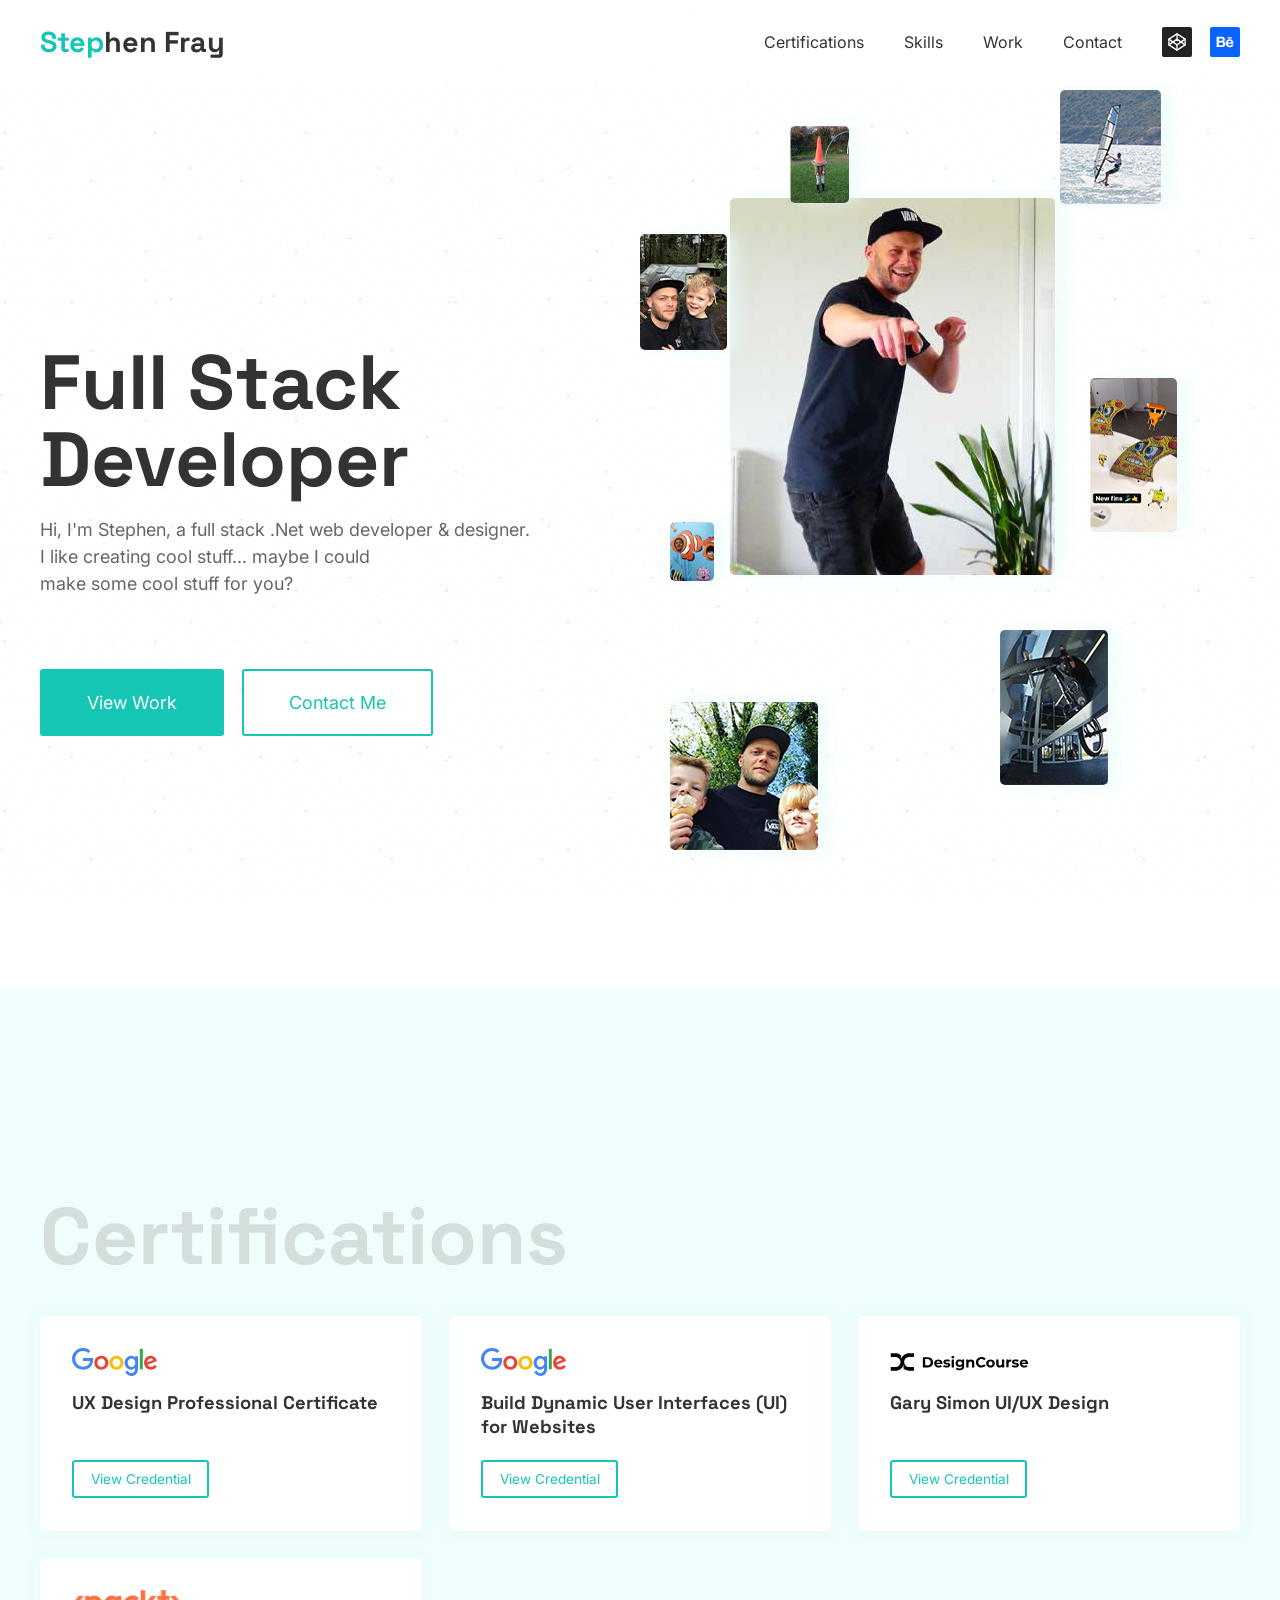
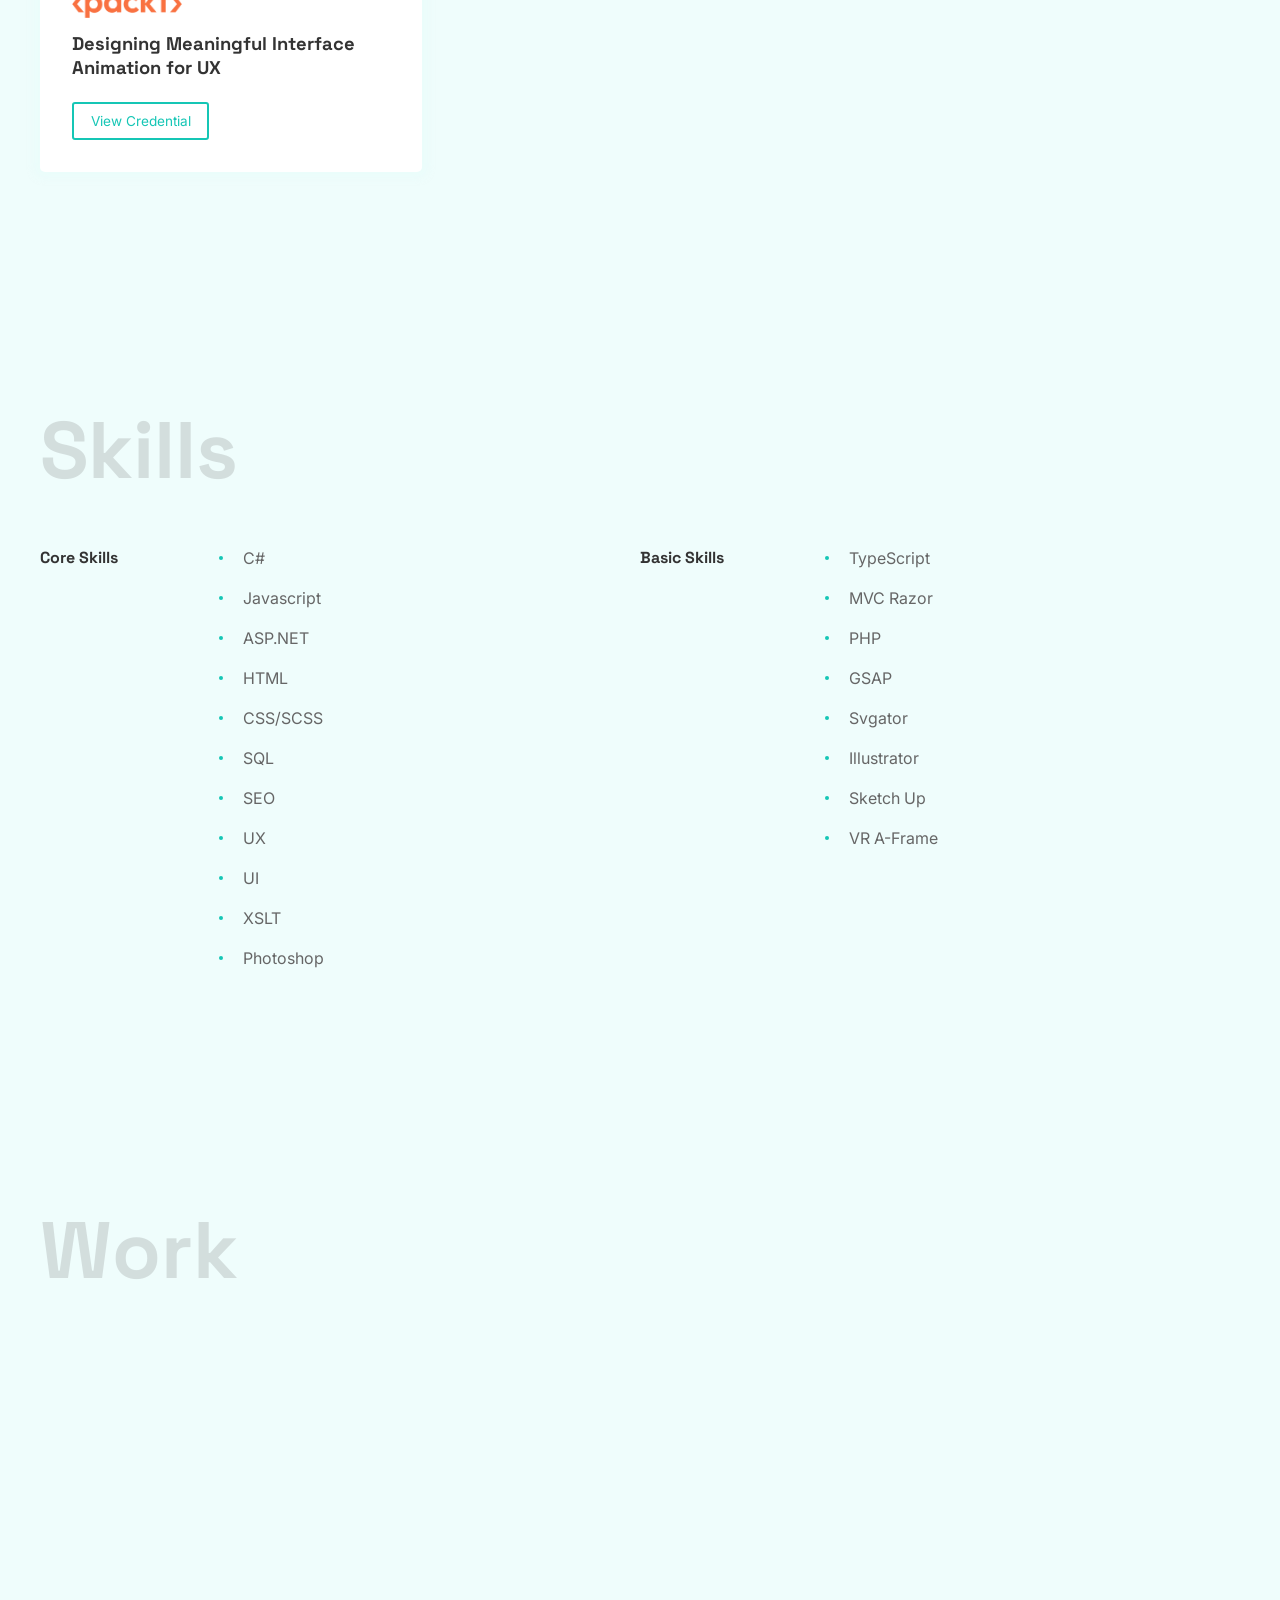
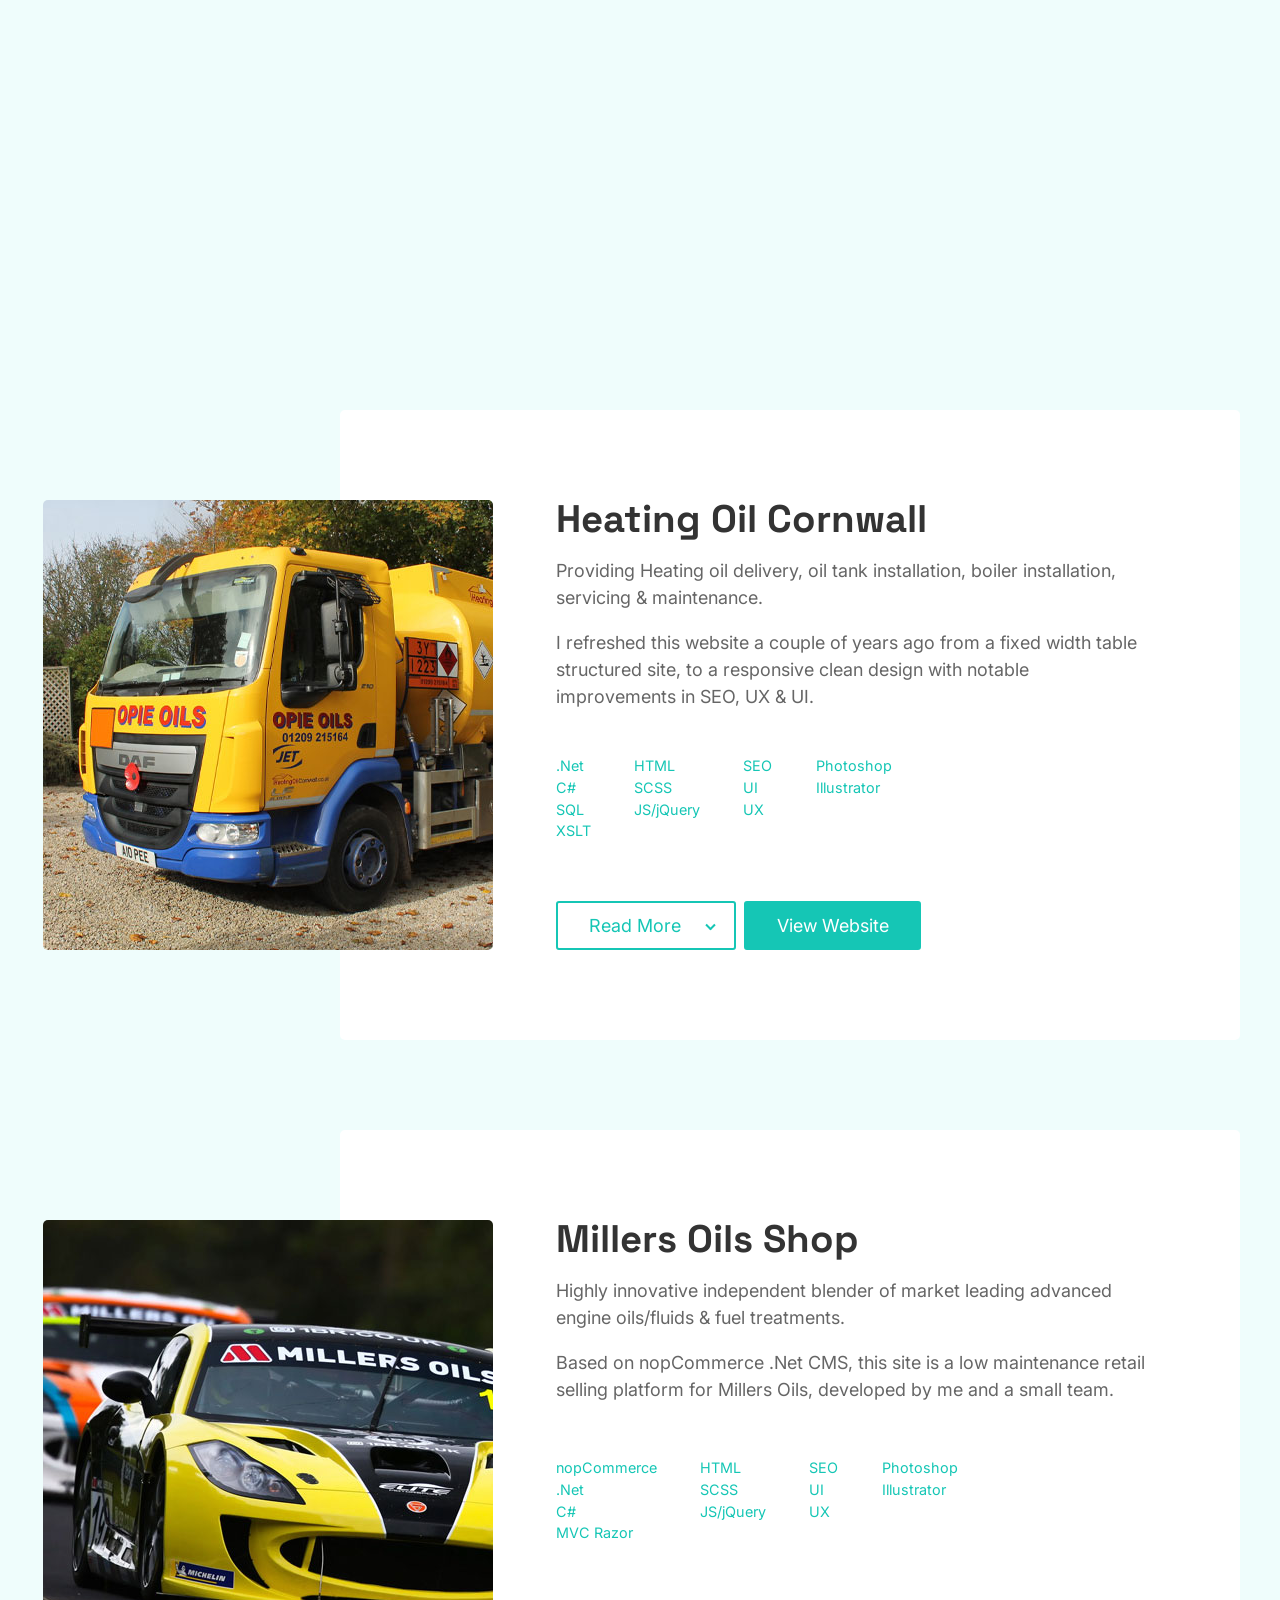
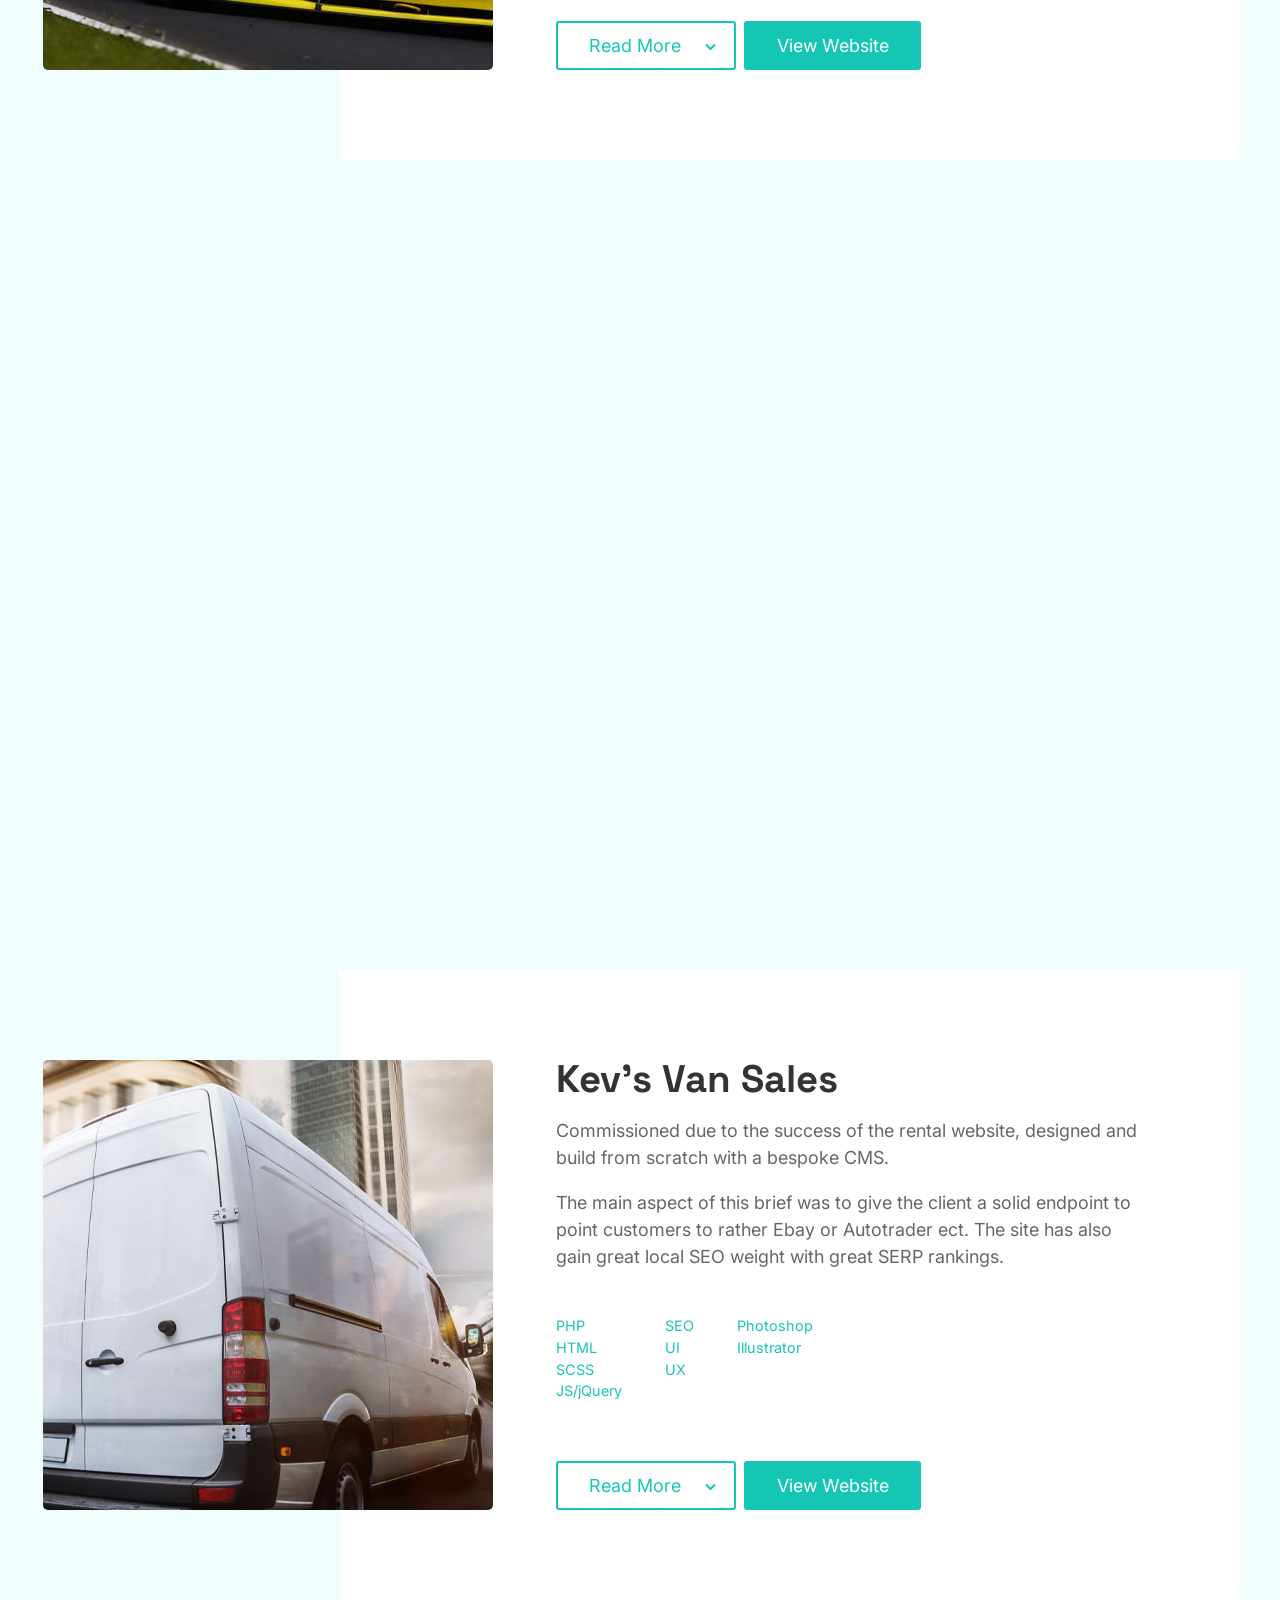
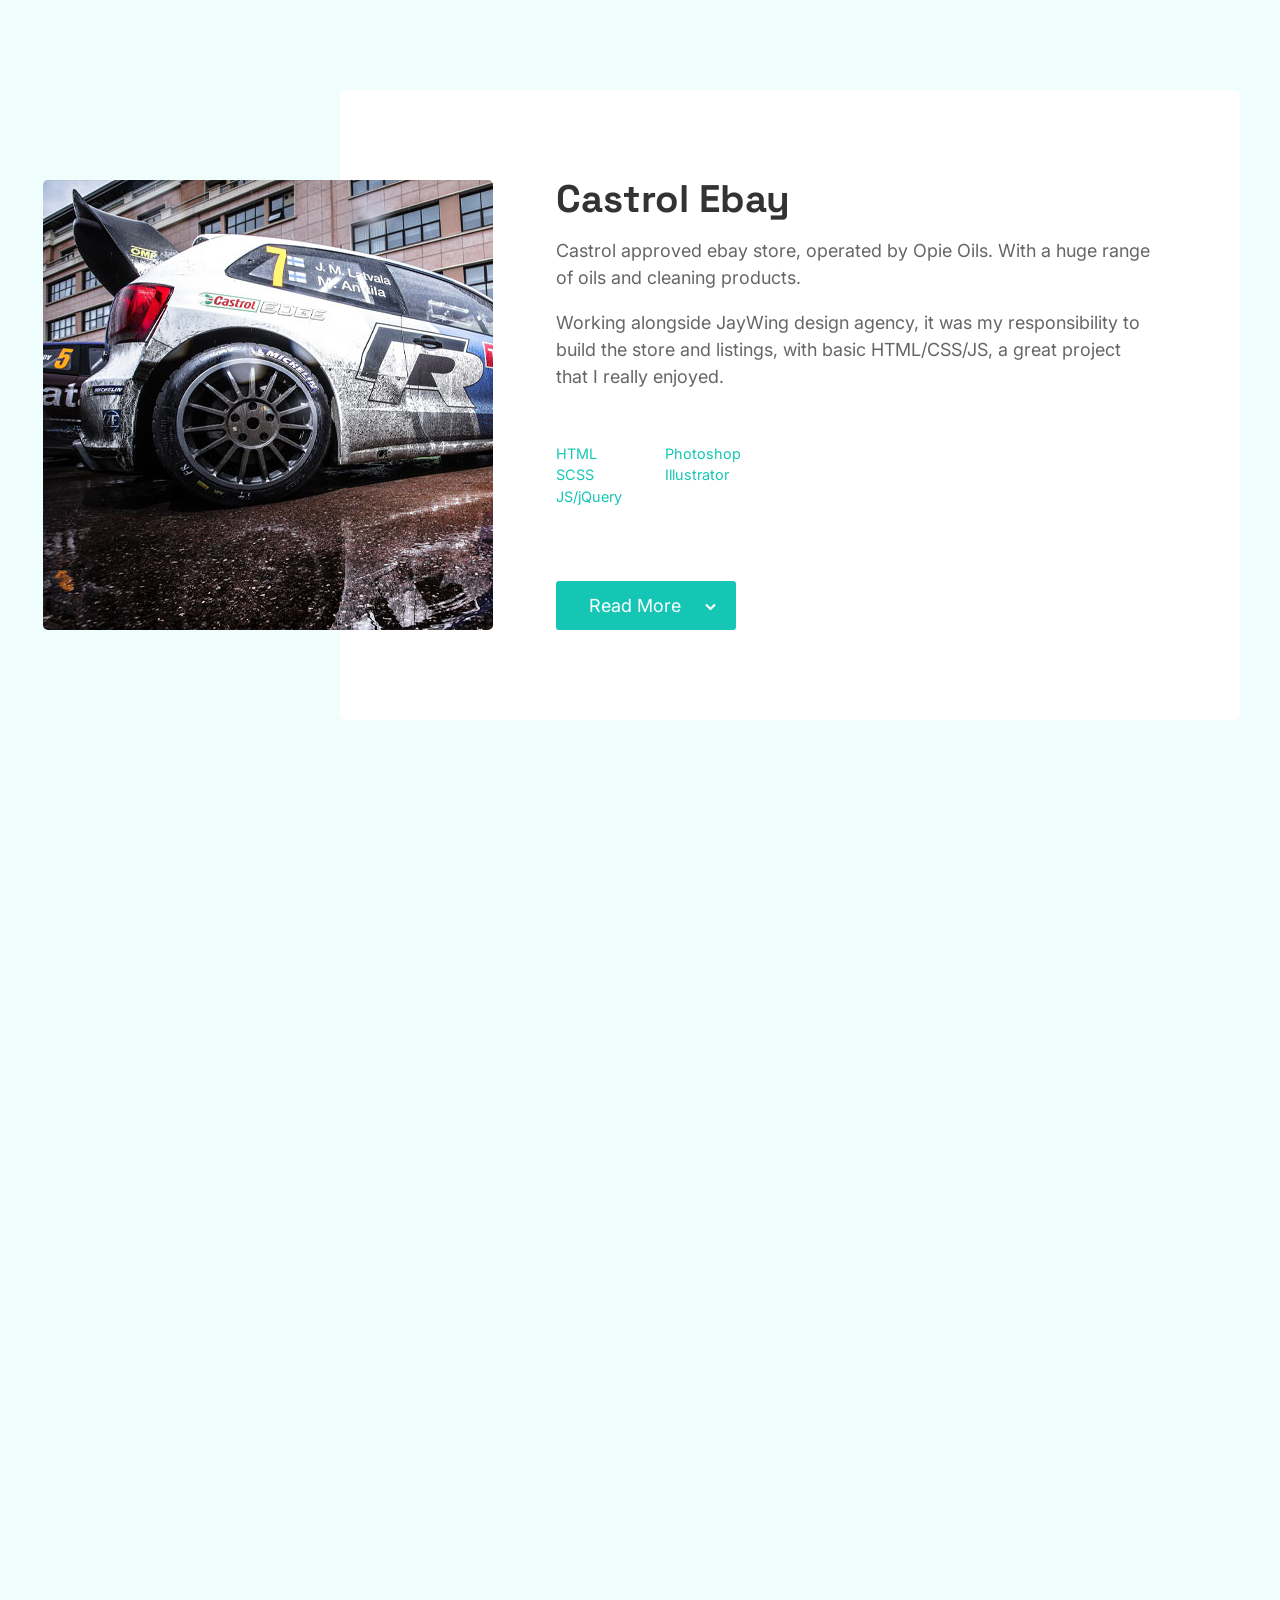
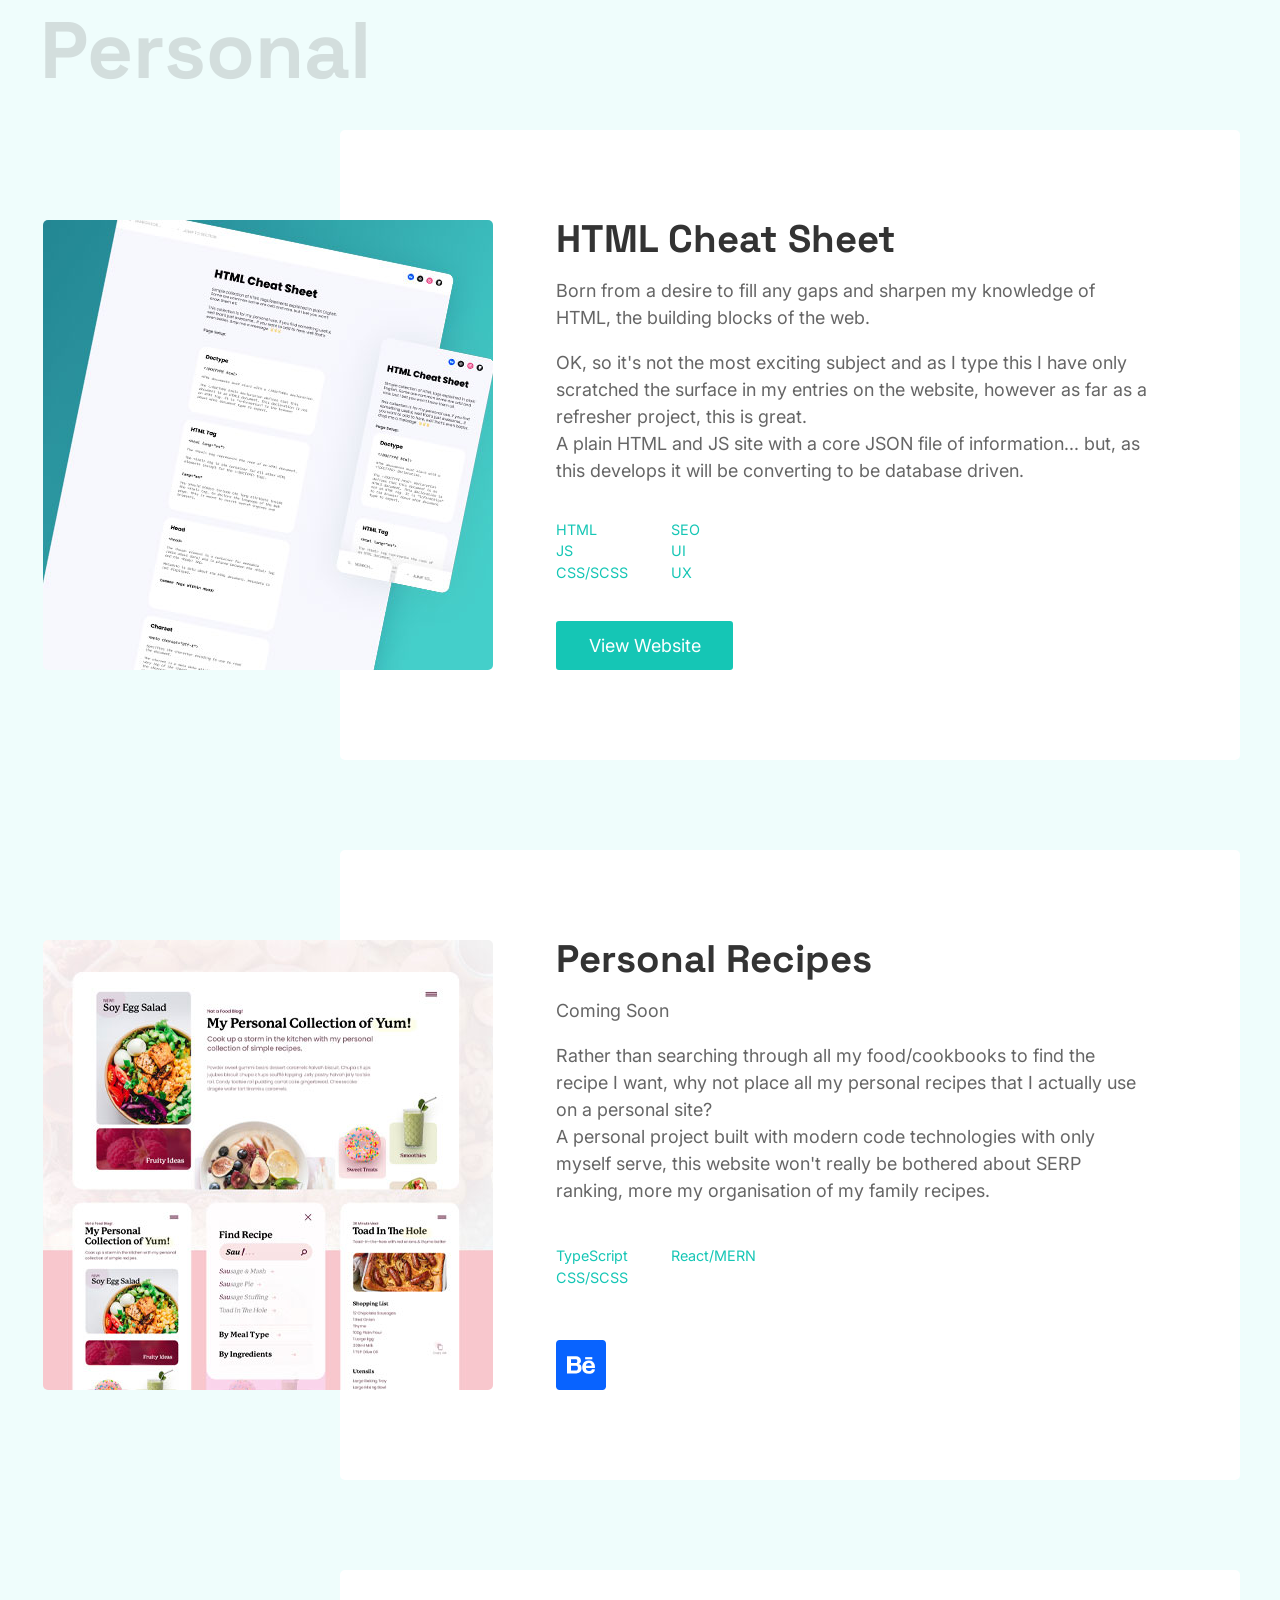
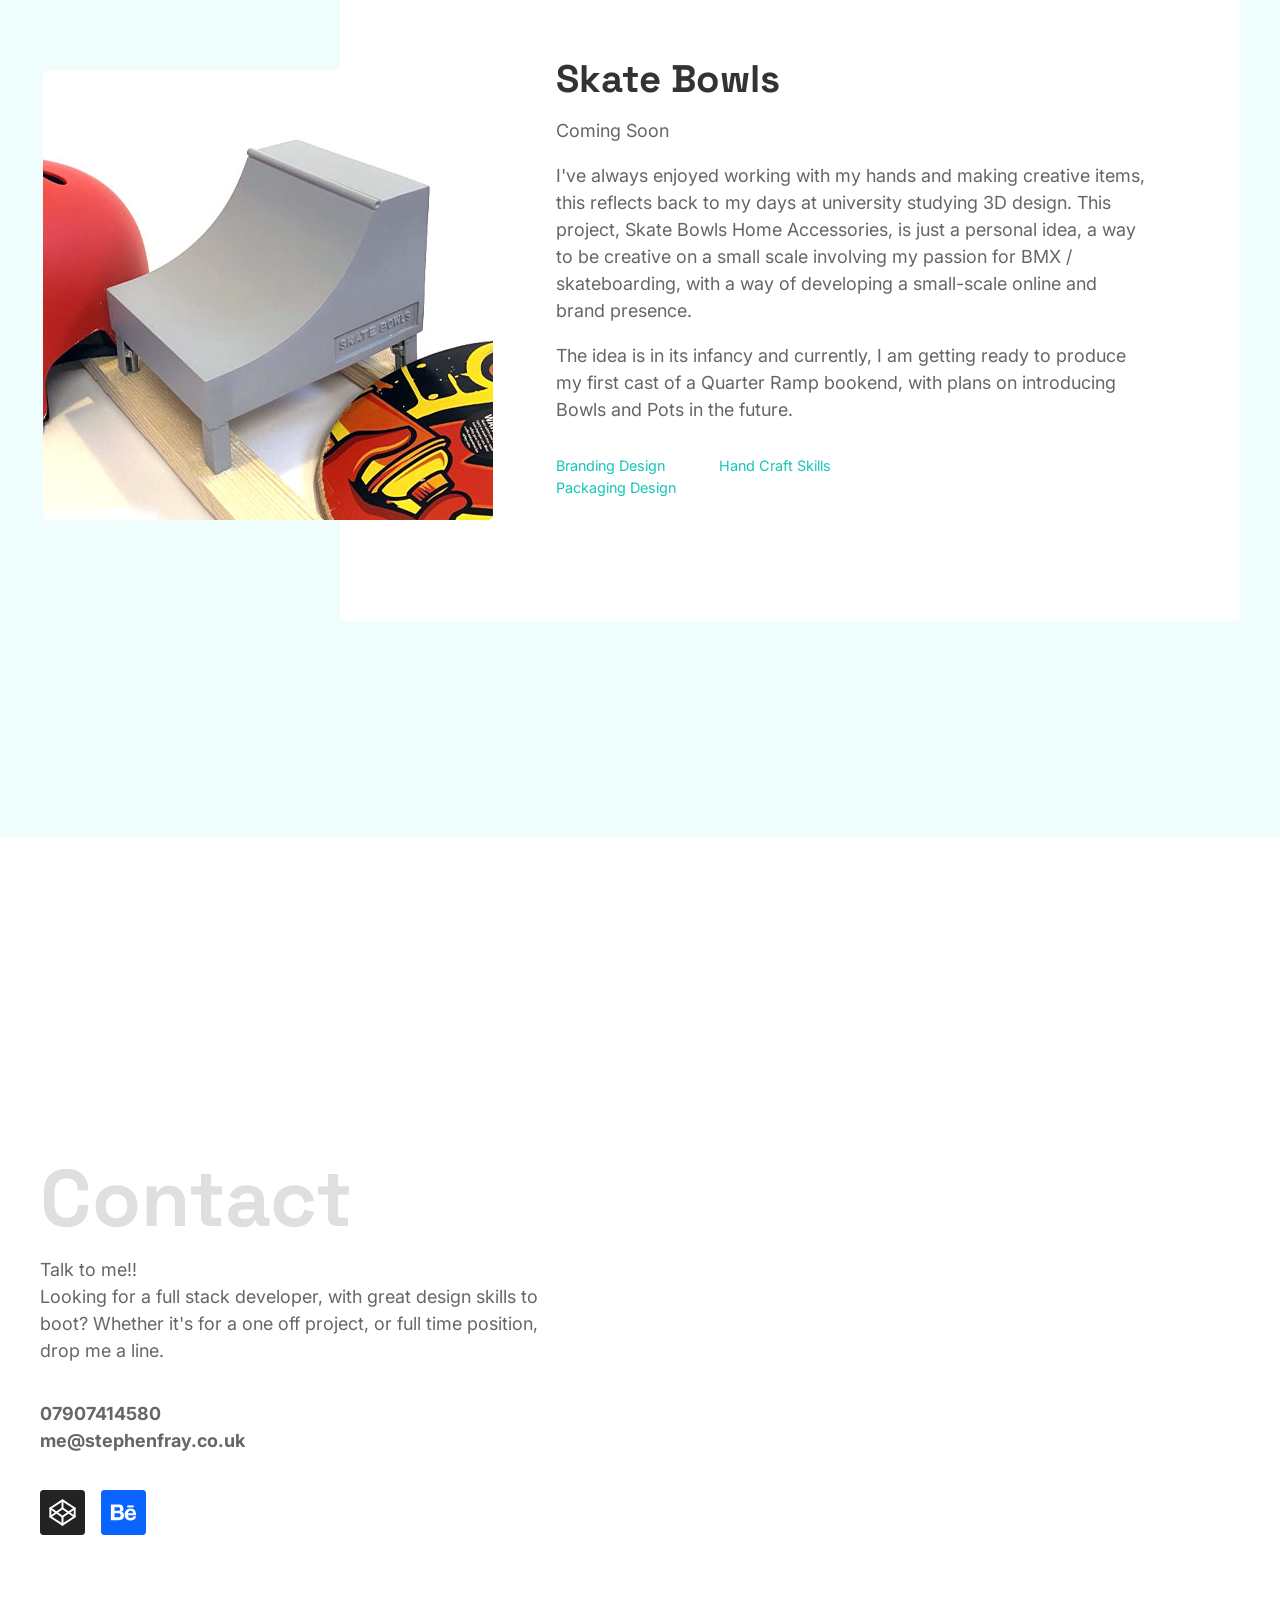
==== commit f13f9e5c: "change font. add certifciates" ====
--- a/index.html
+++ b/index.html
@@ -7,7 +7,7 @@
 		<title>Stephen Fray</title>
 		<link rel="preconnect" href="https://fonts.googleapis.com" />
 		<link rel="preconnect" href="https://fonts.gstatic.com" crossorigin />
-		<link href="https://fonts.googleapis.com/css2?family=Poppins:wght@400;600;800&display=swap" rel="stylesheet" />
+		<link href="https://fonts.googleapis.com/css2?family=Inter:wght@400;500;600&family=Space+Grotesk:wght@500;600;700&display=swap" rel="stylesheet" />
 		<link href="/css/style.min.2.0.6.css" rel="stylesheet" />
 		<link rel="icon" href="/img/favicon.ico" type="image/x-icon" />
 		<meta name="robots" content="noindex" />
@@ -20,6 +20,7 @@
 					<a href="#top"><span>Step</span>hen Fray</a>
 				</div>
 				<ul>
+					<li class="certifications"><a href="#certifications">Certifications</a></li>
 					<li class="skills"><a href="#skills">Skills</a></li>
 					<li class="work"><a href="#work">Work</a></li>
 					<li class="contact"><a href="#contact">Contact</a></li>
@@ -54,6 +55,49 @@
 			</section>
 		</div>
 		<div class="coloured-background">
+			<section class="certifications" id="certifications">
+				<div class="certifications-list">
+					<h2 class="watch">Certifications</h2>
+					<div class="certifications-grid watch">
+						<div class="certification-card">
+							<div class="logo">
+								<img src="/img/certifications/Google-Logo.svg" alt="Google" loading="lazy" width="85" height="28" />
+							</div>
+							<h3>UX Design Professional Certificate</h3>
+							<div class="buttons">
+								<a href="https://www.coursera.org/account/accomplishments/professional-cert/74SHC29J006X" class="button --hollow" target="_blank" rel="nofollow noopener noreferrer" title="View Credential">View Credential</a>
+							</div>
+						</div>
+						<div class="certification-card">
+							<div class="logo">
+								<img src="/img/certifications/Google-Logo.svg" alt="Google" loading="lazy" width="85" height="28" />
+							</div>
+							<h3>Build Dynamic User Interfaces (UI) for Websites</h3>
+							<div class="buttons">
+								<a href="https://www.coursera.org/account/accomplishments/records/JGFLS9P2PL62" class="button --hollow" target="_blank" rel="nofollow noopener noreferrer" title="View Credential">View Credential</a>
+							</div>
+						</div>
+						<div class="certification-card">
+							<div class="logo">
+								<img src="/img/certifications/Design-Course.svg" alt="Design-Course" loading="lazy" width="109" height="28" />
+							</div>
+							<h3>Gary Simon UI/UX Design</h3>
+							<div class="buttons">
+								<a href="https://designcourse.com/certificate/66fb0d4fcfddcd001ab6883e" class="button --hollow" target="_blank" rel="nofollow noopener noreferrer" title="View Credential">View Credential</a>
+							</div>
+						</div>
+						<div class="certification-card">
+							<div class="logo">
+								<img src="/img/certifications/Packt-Logo.png" alt="Packt" loading="lazy" width="109" height="28" />
+							</div>
+							<h3>Designing Meaningful Interface Animation for UX</h3>
+							<div class="buttons">
+								<a href="https://www.coursera.org/account/accomplishments/verify/10B2K6YBR5KM" class="button --hollow" target="_blank" rel="nofollow noopener noreferrer" title="View Credential">View Credential</a>
+							</div>
+						</div>
+					</div>
+				</div>
+			</section>
 			<section class="skills" id="skills">
 				<div class="skills-lists">
 					<h2 class="watch">Skills</h2>
--- a/css/style.min.2.0.6.css
+++ b/css/style.min.2.0.6.css
@@ -1 +1 @@
-:root{--max-width:1200px;--font-dark:#333;--font-mid:#666;--green:#15c6b5;--light-green:rgba(232,253,251,0.7);--dark-green:#12ab9b;--dark:#444444;--blue:#0863ff;--dark-blue:#0853d4}header .logo,header ul a{opacity:0;filter:blur(2px);transition:opacity 1s, filter .5s}header.in-view ul li:nth-of-type(1) a{transition-delay:100ms}header.in-view ul li:nth-of-type(2) a{transition-delay:200ms}header.in-view ul li:nth-of-type(3) a{transition-delay:300ms}header.in-view ul li:nth-of-type(4) a:nth-of-type(1){transition-delay:400ms}header.in-view ul li:nth-of-type(4) a:nth-of-type(2){transition-delay:500ms}header.in-view .logo,header.in-view ul a{opacity:1;filter:blur(0)}.picture-gallery>div{opacity:0;filter:blur(2px);transform:scale(0.9);transition:all .5s ease-in-out}.picture-gallery.in-view>div{opacity:1;filter:blur(0);transform:scale(1)}.picture-gallery.in-view>div:nth-of-type(1){transition-delay:100ms}.picture-gallery.in-view>div:nth-of-type(2){transition-delay:200ms}.picture-gallery.in-view>div:nth-of-type(3){transition-delay:300ms}.picture-gallery.in-view>div:nth-of-type(4){transition-delay:400ms}.picture-gallery.in-view>div:nth-of-type(5){transition-delay:500ms}.picture-gallery.in-view>div:nth-of-type(6){transition-delay:600ms}.picture-gallery.in-view>div:nth-of-type(7){transition-delay:700ms}.picture-gallery.in-view>div:nth-of-type(8){transition-delay:800ms}.opening-statement h1{transform:translateY(0.5em)}.opening-statement p{transform:translateY(4em)}.opening-statement a:nth-of-type(1){transform:translateY(2.5em)}.opening-statement a:nth-of-type(2){transform:translateY(3.5em)}.opening-statement h1,.opening-statement p,.opening-statement a{opacity:0;transition:all .5s ease-in-out}.opening-statement.in-view p{transition-delay:100ms}.opening-statement.in-view a:nth-of-type(1){transition-delay:200ms}.opening-statement.in-view a:nth-of-type(2){transition-delay:300ms}.opening-statement.in-view h1,.opening-statement.in-view p,.opening-statement.in-view a{opacity:1;transform:translateY(0)}h2{opacity:0;transform:translateY(0.5em);transition:all .5s ease-in-out}h2.in-view{transform:translateY(0)}.core-skills h3,.core-skills li,.basic-skills h3,.basic-skills li{opacity:0;transform:translateX(-5em);transition:all .5s ease-in-out}.core-skills.in-view li:nth-of-type(1),.basic-skills.in-view li:nth-of-type(1){transition-delay:100ms}.core-skills.in-view li:nth-of-type(2),.basic-skills.in-view li:nth-of-type(2){transition-delay:200ms}.core-skills.in-view li:nth-of-type(3),.basic-skills.in-view li:nth-of-type(3){transition-delay:300ms}.core-skills.in-view li:nth-of-type(4),.basic-skills.in-view li:nth-of-type(4){transition-delay:400ms}.core-skills.in-view li:nth-of-type(5),.basic-skills.in-view li:nth-of-type(5){transition-delay:500ms}.core-skills.in-view li:nth-of-type(6),.basic-skills.in-view li:nth-of-type(6){transition-delay:600ms}.core-skills.in-view li:nth-of-type(7),.basic-skills.in-view li:nth-of-type(7){transition-delay:700ms}.core-skills.in-view li:nth-of-type(8),.basic-skills.in-view li:nth-of-type(8){transition-delay:800ms}.core-skills.in-view li:nth-of-type(9),.basic-skills.in-view li:nth-of-type(9){transition-delay:800ms}.core-skills.in-view li:nth-of-type(10),.basic-skills.in-view li:nth-of-type(10){transition-delay:800ms}.core-skills.in-view li:nth-of-type(11),.basic-skills.in-view li:nth-of-type(11){transition-delay:800ms}.core-skills.in-view h3,.core-skills.in-view li,.basic-skills.in-view h3,.basic-skills.in-view li{opacity:1;transform:translateX(0)}#work article .work-details,#work article .image-container{opacity:0;transition:all .5s ease-in-out}#work article .work-details{transform:translateX(-10em)}#work article .image-container{transform:translateX(5em)}#work article h3{opacity:0;transform:translateY(1em);transition:all .5s ease-in-out}#work article p,#work article .skills-used,#work article .buttons{opacity:0;transform:translateY(1em);transition:all .5s ease-in-out}#work article.in-view h3{transition-delay:300ms}#work article.in-view p{transition-delay:400ms}#work article.in-view .skills-used{transition-delay:500ms}#work article.in-view .buttons{transition-delay:600ms}#work article.in-view h3,#work article.in-view p,#work article.in-view .skills-used,#work article.in-view .buttons{opacity:1;transform:translateY(0)}#work article.in-view .work-details,#work article.in-view .image-container{opacity:1;transform:translateX(0)}#contact .watch{opacity:0;transform:translateY(1em);transition:all .5s ease-in-out}#contact .watch.in-view{opacity:1;transform:translateY(0)}*,*::before,*::after{box-sizing:border-box}img{max-width:100%;width:auto;height:auto;vertical-align:middle;border:0}body{font-family:"Poppins", sans-serif;padding:8em 0 0 0;margin:0;background-color:#ffffff;background-image:url("data:image/svg+xml,%3Csvg xmlns='http://www.w3.org/2000/svg' viewBox='0 0 2000 1500'%3E%3Cdefs%3E%3Crect stroke='%23ffffff' stroke-width='0.9' width='1' height='1' id='s'/%3E%3Cpattern id='a' width='3' height='3' patternUnits='userSpaceOnUse' patternTransform='scale(5) translate(-800 -600)'%3E%3Cuse fill='%23fcfcfc' href='%23s' y='2'/%3E%3Cuse fill='%23fcfcfc' href='%23s' x='1' y='2'/%3E%3Cuse fill='%23fafafa' href='%23s' x='2' y='2'/%3E%3Cuse fill='%23fafafa' href='%23s'/%3E%3Cuse fill='%23f7f7f7' href='%23s' x='2'/%3E%3Cuse fill='%23f7f7f7' href='%23s' x='1' y='1'/%3E%3C/pattern%3E%3Cpattern id='b' width='7' height='11' patternUnits='userSpaceOnUse' patternTransform='scale(5) translate(-800 -600)'%3E%3Cg fill='%23f5f5f5'%3E%3Cuse href='%23s'/%3E%3Cuse href='%23s' y='5' /%3E%3Cuse href='%23s' x='1' y='10'/%3E%3Cuse href='%23s' x='2' y='1'/%3E%3Cuse href='%23s' x='2' y='4'/%3E%3Cuse href='%23s' x='3' y='8'/%3E%3Cuse href='%23s' x='4' y='3'/%3E%3Cuse href='%23s' x='4' y='7'/%3E%3Cuse href='%23s' x='5' y='2'/%3E%3Cuse href='%23s' x='5' y='6'/%3E%3Cuse href='%23s' x='6' y='9'/%3E%3C/g%3E%3C/pattern%3E%3Cpattern id='h' width='5' height='13' patternUnits='userSpaceOnUse' patternTransform='scale(5) translate(-800 -600)'%3E%3Cg fill='%23f5f5f5'%3E%3Cuse href='%23s' y='5'/%3E%3Cuse href='%23s' y='8'/%3E%3Cuse href='%23s' x='1' y='1'/%3E%3Cuse href='%23s' x='1' y='9'/%3E%3Cuse href='%23s' x='1' y='12'/%3E%3Cuse href='%23s' x='2'/%3E%3Cuse href='%23s' x='2' y='4'/%3E%3Cuse href='%23s' x='3' y='2'/%3E%3Cuse href='%23s' x='3' y='6'/%3E%3Cuse href='%23s' x='3' y='11'/%3E%3Cuse href='%23s' x='4' y='3'/%3E%3Cuse href='%23s' x='4' y='7'/%3E%3Cuse href='%23s' x='4' y='10'/%3E%3C/g%3E%3C/pattern%3E%3Cpattern id='c' width='17' height='13' patternUnits='userSpaceOnUse' patternTransform='scale(5) translate(-800 -600)'%3E%3Cg fill='%23f2f2f2'%3E%3Cuse href='%23s' y='11'/%3E%3Cuse href='%23s' x='2' y='9'/%3E%3Cuse href='%23s' x='5' y='12'/%3E%3Cuse href='%23s' x='9' y='4'/%3E%3Cuse href='%23s' x='12' y='1'/%3E%3Cuse href='%23s' x='16' y='6'/%3E%3C/g%3E%3C/pattern%3E%3Cpattern id='d' width='19' height='17' patternUnits='userSpaceOnUse' patternTransform='scale(5) translate(-800 -600)'%3E%3Cg fill='%23ffffff'%3E%3Cuse href='%23s' y='9'/%3E%3Cuse href='%23s' x='16' y='5'/%3E%3Cuse href='%23s' x='14' y='2'/%3E%3Cuse href='%23s' x='11' y='11'/%3E%3Cuse href='%23s' x='6' y='14'/%3E%3C/g%3E%3Cg fill='%23efefef'%3E%3Cuse href='%23s' x='3' y='13'/%3E%3Cuse href='%23s' x='9' y='7'/%3E%3Cuse href='%23s' x='13' y='10'/%3E%3Cuse href='%23s' x='15' y='4'/%3E%3Cuse href='%23s' x='18' y='1'/%3E%3C/g%3E%3C/pattern%3E%3Cpattern id='e' width='47' height='53' patternUnits='userSpaceOnUse' patternTransform='scale(5) translate(-800 -600)'%3E%3Cg fill='%2315C6B5'%3E%3Cuse href='%23s' x='2' y='5'/%3E%3Cuse href='%23s' x='16' y='38'/%3E%3Cuse href='%23s' x='46' y='42'/%3E%3Cuse href='%23s' x='29' y='20'/%3E%3C/g%3E%3C/pattern%3E%3Cpattern id='f' width='59' height='71' patternUnits='userSpaceOnUse' patternTransform='scale(5) translate(-800 -600)'%3E%3Cg fill='%2315C6B5'%3E%3Cuse href='%23s' x='33' y='13'/%3E%3Cuse href='%23s' x='27' y='54'/%3E%3Cuse href='%23s' x='55' y='55'/%3E%3C/g%3E%3C/pattern%3E%3Cpattern id='g' width='139' height='97' patternUnits='userSpaceOnUse' patternTransform='scale(5) translate(-800 -600)'%3E%3Cg fill='%2315C6B5'%3E%3Cuse href='%23s' x='11' y='8'/%3E%3Cuse href='%23s' x='51' y='13'/%3E%3Cuse href='%23s' x='17' y='73'/%3E%3Cuse href='%23s' x='99' y='57'/%3E%3C/g%3E%3C/pattern%3E%3C/defs%3E%3Crect fill='url(%23a)' width='100%25' height='100%25'/%3E%3Crect fill='url(%23b)' width='100%25' height='100%25'/%3E%3Crect fill='url(%23h)' width='100%25' height='100%25'/%3E%3Crect fill='url(%23c)' width='100%25' height='100%25'/%3E%3Crect fill='url(%23d)' width='100%25' height='100%25'/%3E%3Crect fill='url(%23e)' width='100%25' height='100%25'/%3E%3Crect fill='url(%23f)' width='100%25' height='100%25'/%3E%3Crect fill='url(%23g)' width='100%25' height='100%25'/%3E%3C/svg%3E");background-attachment:fixed;background-size:cover}@media all and (min-width: 651px){body{padding:5em 0 0 0}}@media all and (min-width: 850px){body{background-image:url("data:image/svg+xml,%3Csvg xmlns='http://www.w3.org/2000/svg' viewBox='0 0 2000 1500'%3E%3Cdefs%3E%3Crect stroke='%23ffffff' stroke-width='0.7' width='1' height='1' id='s'/%3E%3Cpattern id='a' width='3' height='3' patternUnits='userSpaceOnUse' patternTransform='scale(5) translate(-800 -600)'%3E%3Cuse fill='%23fcfcfc' href='%23s' y='2'/%3E%3Cuse fill='%23fcfcfc' href='%23s' x='1' y='2'/%3E%3Cuse fill='%23fafafa' href='%23s' x='2' y='2'/%3E%3Cuse fill='%23fafafa' href='%23s'/%3E%3Cuse fill='%23f7f7f7' href='%23s' x='2'/%3E%3Cuse fill='%23f7f7f7' href='%23s' x='1' y='1'/%3E%3C/pattern%3E%3Cpattern id='b' width='7' height='11' patternUnits='userSpaceOnUse' patternTransform='scale(5) translate(-800 -600)'%3E%3Cg fill='%23f5f5f5'%3E%3Cuse href='%23s'/%3E%3Cuse href='%23s' y='5' /%3E%3Cuse href='%23s' x='1' y='10'/%3E%3Cuse href='%23s' x='2' y='1'/%3E%3Cuse href='%23s' x='2' y='4'/%3E%3Cuse href='%23s' x='3' y='8'/%3E%3Cuse href='%23s' x='4' y='3'/%3E%3Cuse href='%23s' x='4' y='7'/%3E%3Cuse href='%23s' x='5' y='2'/%3E%3Cuse href='%23s' x='5' y='6'/%3E%3Cuse href='%23s' x='6' y='9'/%3E%3C/g%3E%3C/pattern%3E%3Cpattern id='h' width='5' height='13' patternUnits='userSpaceOnUse' patternTransform='scale(5) translate(-800 -600)'%3E%3Cg fill='%23f5f5f5'%3E%3Cuse href='%23s' y='5'/%3E%3Cuse href='%23s' y='8'/%3E%3Cuse href='%23s' x='1' y='1'/%3E%3Cuse href='%23s' x='1' y='9'/%3E%3Cuse href='%23s' x='1' y='12'/%3E%3Cuse href='%23s' x='2'/%3E%3Cuse href='%23s' x='2' y='4'/%3E%3Cuse href='%23s' x='3' y='2'/%3E%3Cuse href='%23s' x='3' y='6'/%3E%3Cuse href='%23s' x='3' y='11'/%3E%3Cuse href='%23s' x='4' y='3'/%3E%3Cuse href='%23s' x='4' y='7'/%3E%3Cuse href='%23s' x='4' y='10'/%3E%3C/g%3E%3C/pattern%3E%3Cpattern id='c' width='17' height='13' patternUnits='userSpaceOnUse' patternTransform='scale(5) translate(-800 -600)'%3E%3Cg fill='%23f2f2f2'%3E%3Cuse href='%23s' y='11'/%3E%3Cuse href='%23s' x='2' y='9'/%3E%3Cuse href='%23s' x='5' y='12'/%3E%3Cuse href='%23s' x='9' y='4'/%3E%3Cuse href='%23s' x='12' y='1'/%3E%3Cuse href='%23s' x='16' y='6'/%3E%3C/g%3E%3C/pattern%3E%3Cpattern id='d' width='19' height='17' patternUnits='userSpaceOnUse' patternTransform='scale(5) translate(-800 -600)'%3E%3Cg fill='%23ffffff'%3E%3Cuse href='%23s' y='9'/%3E%3Cuse href='%23s' x='16' y='5'/%3E%3Cuse href='%23s' x='14' y='2'/%3E%3Cuse href='%23s' x='11' y='11'/%3E%3Cuse href='%23s' x='6' y='14'/%3E%3C/g%3E%3Cg fill='%23efefef'%3E%3Cuse href='%23s' x='3' y='13'/%3E%3Cuse href='%23s' x='9' y='7'/%3E%3Cuse href='%23s' x='13' y='10'/%3E%3Cuse href='%23s' x='15' y='4'/%3E%3Cuse href='%23s' x='18' y='1'/%3E%3C/g%3E%3C/pattern%3E%3Cpattern id='e' width='47' height='53' patternUnits='userSpaceOnUse' patternTransform='scale(5) translate(-800 -600)'%3E%3Cg fill='%2315C6B5'%3E%3Cuse href='%23s' x='2' y='5'/%3E%3Cuse href='%23s' x='16' y='38'/%3E%3Cuse href='%23s' x='46' y='42'/%3E%3Cuse href='%23s' x='29' y='20'/%3E%3C/g%3E%3C/pattern%3E%3Cpattern id='f' width='59' height='71' patternUnits='userSpaceOnUse' patternTransform='scale(5) translate(-800 -600)'%3E%3Cg fill='%2315C6B5'%3E%3Cuse href='%23s' x='33' y='13'/%3E%3Cuse href='%23s' x='27' y='54'/%3E%3Cuse href='%23s' x='55' y='55'/%3E%3C/g%3E%3C/pattern%3E%3Cpattern id='g' width='139' height='97' patternUnits='userSpaceOnUse' patternTransform='scale(5) translate(-800 -600)'%3E%3Cg fill='%2315C6B5'%3E%3Cuse href='%23s' x='11' y='8'/%3E%3Cuse href='%23s' x='51' y='13'/%3E%3Cuse href='%23s' x='17' y='73'/%3E%3Cuse href='%23s' x='99' y='57'/%3E%3C/g%3E%3C/pattern%3E%3C/defs%3E%3Crect fill='url(%23a)' width='100%25' height='100%25'/%3E%3Crect fill='url(%23b)' width='100%25' height='100%25'/%3E%3Crect fill='url(%23h)' width='100%25' height='100%25'/%3E%3Crect fill='url(%23c)' width='100%25' height='100%25'/%3E%3Crect fill='url(%23d)' width='100%25' height='100%25'/%3E%3Crect fill='url(%23e)' width='100%25' height='100%25'/%3E%3Crect fill='url(%23f)' width='100%25' height='100%25'/%3E%3Crect fill='url(%23g)' width='100%25' height='100%25'/%3E%3C/svg%3E")}}html{scroll-behavior:smooth}.coloured-background{background-color:var(--light-green)}body{color:var(--font-mid);font-size:clamp(16px, 2vw, 18px);line-height:1.5}h1,h3,h4,h5{color:var(--font-dark)}h1{font-size:clamp(2.4rem, 10vw, 5rem);margin:0 0 0.1em 0;line-height:1}@media all and (min-width: 900px){h1{font-size:clamp(2.4rem, 6vw, 10rem)}}h2{font-size:clamp(3rem, 10vw, 5rem);margin:1em 0 0.5em 0;line-height:1;opacity:0.2;width:100%}h3{font-size:1rem;font-weight:600}ul{font-size:1rem}ul.tick-list{padding:0;margin:0 0 0 2.5em;list-style:none}ul.tick-list li{margin:0.7em 0;position:relative}ul.tick-list li::before{content:"";width:25px;position:absolute;left:-2.5em;top:0;bottom:0;background-image:url(/img/svg/tick.svg);background-position:left center;background-repeat:no-repeat;background-size:14px}header{position:fixed;top:0;left:0;width:100%;background-color:rgba(255,255,255,0.8);z-index:9999;color:var(--font-dark);padding:1.5em 1em}.button{display:flex;border-radius:3px;padding:0.5em 1.7em;text-decoration:none;transition:all 150ms ease-in-out;align-items:center}.button.--solid{border:2px solid var(--green);background-color:var(--green);color:#fff}.button.--blue{border:2px solid var(--blue);background-color:var(--blue);color:#fff}.button.--hollow{border:2px solid var(--green);color:var(--green);background-color:rgba(255,255,255,0.6)}.button:hover,.button:focus{border:2px solid var(--dark-green);background-color:var(--dark-green);color:#fff}.button.--read-more{padding-right:2.5em;position:relative;cursor:pointer;min-width:10em}.button.--read-more::after,.button.--read-more::before{content:"";top:50%;right:0;position:absolute;height:2px;width:7px;background-color:var(--green);transition:all 150ms ease-in-out}.button.--read-more::after{right:1.2em;transform:rotate(45deg)}.button.--read-more::before{right:calc(1.2em - 4px);transform:rotate(-45deg)}.button.--read-more:hover::after,.button.--read-more:hover::before,.button.--read-more:focus::after,.button.--read-more:focus::before{background-color:#fff}.button.--read-more.active::after{transform:rotate(-45deg)}.button.--read-more.active::before{transform:rotate(45deg)}.button.--read-more.--filled{background-color:var(--green);border:2px solid var(--green);color:#fff}.button.--read-more.--filled::after,.button.--read-more.--filled::before{background-color:#fff}.button.--read-more.--filled:hover{background-color:var(--dark-green);border:2px solid var(--dark-green)}.empty-button{color:var(--green);padding:0.5em 1.7em;cursor:pointer}nav{max-width:var(--max-width);margin:auto;display:flex;flex-wrap:wrap;align-items:center;line-height:1}@media all and (max-width: 650px){nav{flex-direction:column}}@media all and (max-width: 1250px){nav{padding-right:1em;padding-left:1em}}nav .logo{font-weight:800;font-size:1.8rem;margin-right:auto}nav .logo span{color:var(--green);transition:all 300ms ease-in-out}nav .logo a:hover,nav .logo a:focus{color:var(--green)}nav .logo a:hover span,nav .logo a:focus span{color:var(--font-dark)}@media all and (max-width: 650px){nav .logo{margin-bottom:0.5em}}nav ul{list-style:none;margin:0 0 0 auto;padding:0;display:flex}@media all and (max-width: 650px){nav ul{width:100%;justify-content:space-between}}nav ul li{display:flex;align-items:center}nav ul li:last-of-type a:last-of-type{margin-left:1.1em}@media all and (min-width: 651px){nav ul li:not(:first-of-type){margin-left:2.5em}}nav ul li.active a{color:var(--dark-green)}nav a{color:inherit;text-decoration:none;transition:color 150ms ease-in-out;display:flex}nav a:hover{color:var(--dark-green)}nav img{width:30px}section{max-width:var(--max-width);margin:auto;display:flex;flex-wrap:wrap;align-items:center;position:relative}@media all and (min-width: 450px) and (max-width: 1250px){section{padding-right:2em;padding-left:2em}}@media all and (max-width: 449px){section{padding-right:1em;padding-left:1em}}section.hero{min-height:100vh;max-height:1000px;position:relative}section.hero .buttons{display:flex}section.hero .buttons .button:last-of-type{margin-left:1em}@media all and (min-width: 901px){section.hero .opening-statement{width:100%;padding-right:2em;z-index:99}section.hero .opening-statement .buttons{margin-top:4em}section.hero .opening-statement .button{padding:1em 2.5em}section.hero .picture-gallery{position:absolute;top:0;right:0;bottom:0;width:50%}section.hero .picture-gallery img{box-shadow:10px 0 15px rgba(232,253,251,0.7);border-radius:5px}}@media all and (max-width: 900px){section.hero{flex-direction:column;position:relative}section.hero .opening-statement{order:1;z-index:1;margin:auto}section.hero .opening-statement .buttons{margin-top:2em}section.hero .opening-statement .button{padding:0.7em 1.3em}section.hero .picture-gallery{order:0;opacity:0.3;position:absolute;top:0;right:0;bottom:0;left:0;z-index:0}}section.hero .picture-gallery{display:grid;grid-auto-rows:4%;grid-auto-columns:5%}section.hero .picture-gallery .grid-box-1{grid-column:15 / 20;grid-row:1 / 7;z-index:99}section.hero .picture-gallery .grid-box-2{grid-column:13 / 18;grid-row:16 / 23;z-index:99}section.hero .picture-gallery .grid-box-3{grid-column:6 / 10;grid-row:2 / 6;z-index:99}section.hero .picture-gallery .grid-box-4{grid-column:2 / 9;grid-row:18 / 25;z-index:99}section.hero .picture-gallery .grid-box-5{grid-column:2 / 5;grid-row:13 / 16;z-index:99}section.hero .picture-gallery .grid-box-6{grid-column:1 / 6;grid-row:5 / 11;z-index:99}section.hero .picture-gallery .grid-box-7{grid-column:16 / 20;grid-row:9 / 16;z-index:99}section.hero .picture-gallery .grid-box-8{grid-column:4 / 18;grid-row:4 / 20}section.skills{min-height:100vh;padding-top:7em;padding-bottom:5em}section.skills .skills-lists{display:flex;width:100%;flex-wrap:wrap}@media all and (max-width: 850px){section.skills .skills-lists{flex-direction:column}}section.skills .core-skills,section.skills .basic-skills{display:flex;width:50%;padding-right:2em}@media all and (max-width: 850px){section.skills .core-skills,section.skills .basic-skills{padding:0 2em 2em 0;width:100%}}@media all and (max-width: 450px){section.skills .core-skills,section.skills .basic-skills{flex-direction:column}}section.skills ul{margin:0 0 0 15%;list-style:none}section.skills ul li{margin:1em 0;position:relative}section.skills ul li::before{content:"";width:4px;height:4px;border-radius:50%;background-color:var(--green);position:absolute;left:-1.5em;top:calc(50% - 2px)}section.work{display:flex;width:100%;padding-bottom:7em}section.work article{display:flex;flex-direction:column;position:relative;width:100%;margin-bottom:5em}section.work article .image-container{display:flex;flex-direction:column;height:100%}@media all and (min-width: 701px){section.work article .image-container{position:absolute;width:1rem;top:0;bottom:0}}@media all and (min-width: 701px) and (min-width: 1200px){section.work article .image-container{min-width:450px;max-width:450px;max-height:450px;min-height:450px;left:-33%;margin:auto}}@media all and (min-width: 701px) and (min-width: 700px) and (max-width: 1199px){section.work article .image-container{width:29%;min-width:100px;max-height:450px;min-height:450px;left:-11%;margin:5.3em auto 0}}section.work article .image-container picture{overflow:hidden;border-top-right-radius:5px;border-top-left-radius:5px}@media all and (min-width: 701px){section.work article .image-container picture{border-radius:5px}}section.work article .work-details{width:90%;margin-left:10%;display:flex;flex-direction:column;position:relative}@media all and (max-width: 340px){section.work article .work-details{font-size:0.8rem}}@media all and (min-width: 701px){section.work article .work-details{padding:4em;background-color:#fff;border-radius:5px;padding:5em 5em 5em clamp(2em, 20vw, 12em)}}@media all and (min-width: 1200px){section.work article .work-details{width:75%;margin-left:25%}}@media all and (max-width: 700px){section.work article .work-details{width:100%;margin-left:0}}section.work article .work-details>div:not(.image-container){display:flex;flex-direction:column;height:100%}@media all and (min-width: 1200px){section.work article .work-details>div:not(.image-container){min-height:450px}}@media all and (max-width: 700px){section.work article .work-details>div:not(.image-container){padding:3em;background-color:#fff}}section.work article .work-details h3{margin:0 0 0 0;font-size:2.2rem;font-size:clamp(1.9em, 3vw, 2.5em);line-height:1;font-weight:700}section.work article .work-details p{margin:1em 0 0 0}section.work article .work-details .skills-used{color:var(--green);display:flex;padding:1em 0;margin:auto 0;flex-wrap:wrap}section.work article .work-details .skills-used ul{list-style:none;padding:1em 3em 1em 0;margin:0;font-size:0.9rem}@media all and (max-width: 1200px){section.work article .work-details .skills-used ul{font-size:0.8rem}}section.work article .work-details .buttons{display:flex;width:100%;margin-top:auto;flex-wrap:wrap;gap:0.5rem}@media all and (max-width: 520px){section.work article .work-details .buttons .button{font-size:0.8rem;padding:0.7em;white-space:nowrap}section.work article .work-details .buttons .--read-more{padding-right:2.5em}section.work article .work-details .buttons .--read-more::after,section.work article .work-details .buttons .--read-more::before{height:1px}}section.work article .work-details .buttons .icon-link{width:50px;height:50px}section.work{transition:all 150ms ease-in-out}section.work .read-more-content{opacity:0;visibility:hidden;max-height:0;transition:all 150ms ease-in-out;background-color:#fff;display:none}@media all and (min-width: 1200px){section.work .read-more-content{width:75%;margin-left:25%;padding:0 5em 0 clamp(2em, 20vw, 12em)}}@media all and (min-width: 701px) and (max-width: 1199px){section.work .read-more-content{width:90%;margin-left:10%;padding:0 5em 5em clamp(2em, 20vw, 12em)}}@media all and (max-width: 700px){section.work .read-more-content{padding:0 3em 5em 3em}}section.work .read-more-content.open{display:flex;flex-direction:column;opacity:1;visibility:visible;max-height:9999999px}@media all and (min-width: 1200px){section.work .read-more-content.open{padding:0 5em 5em clamp(2em, 20vw, 12em)}}section.work .read-more-content p{margin:0 0 1em 0}section.work .read-more-content h4{font-size:1.5rem}section.contact{padding:5em 0;min-height:100vh}@media all and (max-width: 1250px){section.contact{padding:5em 2em}}section.contact>div{display:flex;flex-direction:column;max-width:500px}section.contact p{margin:1em 0}section.contact .links{margin-top:1em}section.contact .links a{margin-right:0.6em}section.contact img{width:45px}section.contact .log{font-size:0.8em;text-decoration:none}section.contact .log:hover{text-decoration:underline}.lightbox-links{display:flex;flex-wrap:wrap;gap:1em;padding-bottom:2em}.lightbox-links img{width:50%;max-width:250px;box-shadow:0 0 6px 6px rgba(232,253,251,0.5);border-radius:5px}#lightbox-result{opacity:0;visibility:hidden}#lightbox-result.fadeIn{opacity:1;visibility:visible;transition:all 0.5s}#lightbox-result.fadeOut{opacity:0;visibility:hidden;transition:all 0.5s}.lightbox-image{cursor:pointer}.lightBox-background{background:rgba(229,255,253,0.9);position:fixed;z-index:99999990;height:100%;width:100%;left:0;top:0}.lightBox{position:fixed;z-index:99999999;display:flex;top:0;right:0;bottom:0;left:0;pointer-events:none}.lightBox .inner-wrap{position:relative;display:flex;margin:auto;flex-direction:column;max-height:95vh;max-width:95vw}.lightBox .inner-wrap .content{max-height:90vh;display:flex;flex-direction:column;margin:auto}.lightBox .inner-wrap .title{font-size:1rem;margin:10px 0;color:var(--dark)}.lightBox .inner-wrap .image-box{display:flex;flex-direction:column;position:relative;overflow:hidden;margin:auto;align-self:flex-start}.lightBox .inner-wrap .image-box img{max-height:100%;align-self:flex-start;pointer-events:auto;max-width:100%}.lightBox .inner-wrap .close-lightbox-button{position:absolute;left:-5px;top:-20px;cursor:pointer;opacity:0.8;width:20px;height:20px;display:flex;align-items:center;justify-content:center;z-index:1;pointer-events:auto}.lightBox .inner-wrap .close-lightbox-button::after,.lightBox .inner-wrap .close-lightbox-button::before{content:"";width:12px;height:2px;background-color:var(--dark);position:absolute}.lightBox .inner-wrap .close-lightbox-button::after{transform:rotate(45deg)}.lightBox .inner-wrap .close-lightbox-button::before{transform:rotate(-45deg)}.lightBox .inner-wrap .close-lightbox-button:hover{opacity:1}
+:root{--max-width: 1200px;--font-body: "Inter", sans-serif;--font-heading: "Space Grotesk", sans-serif;--font-dark: hsl(0, 0%, 20%);--font-mid: hsl(0, 0%, 40%);--green: hsl(174, 81%, 43%);--light-green: rgba(232, 253, 251, 0.7);--dark-green: hsl(174, 81%, 37%);--dark: #444444;--blue: #0863ff;--dark-blue: #0853d4}header .logo,header ul a{opacity:0;filter:blur(2px);transition:opacity 1s,filter .5s}header.in-view ul li:nth-of-type(1) a{transition-delay:100ms}header.in-view ul li:nth-of-type(2) a{transition-delay:200ms}header.in-view ul li:nth-of-type(3) a{transition-delay:300ms}header.in-view ul li:nth-of-type(4) a:nth-of-type(1){transition-delay:400ms}header.in-view ul li:nth-of-type(4) a:nth-of-type(2){transition-delay:500ms}header.in-view .logo,header.in-view ul a{opacity:1;filter:blur(0)}.picture-gallery>div{opacity:0;filter:blur(2px);transform:scale(0.9);transition:all .5s ease-in-out}.picture-gallery.in-view>div:nth-of-type(1){transition-delay:100ms}.picture-gallery.in-view>div:nth-of-type(2){transition-delay:200ms}.picture-gallery.in-view>div:nth-of-type(3){transition-delay:300ms}.picture-gallery.in-view>div:nth-of-type(4){transition-delay:400ms}.picture-gallery.in-view>div:nth-of-type(5){transition-delay:500ms}.picture-gallery.in-view>div:nth-of-type(6){transition-delay:600ms}.picture-gallery.in-view>div:nth-of-type(7){transition-delay:700ms}.picture-gallery.in-view>div:nth-of-type(8){transition-delay:800ms}.picture-gallery.in-view>div{opacity:1;filter:blur(0);transform:scale(1)}.opening-statement h1{transform:translateY(0.5em)}.opening-statement p{transform:translateY(4em)}.opening-statement a:nth-of-type(1){transform:translateY(2.5em)}.opening-statement a:nth-of-type(2){transform:translateY(3.5em)}.opening-statement h1,.opening-statement p,.opening-statement a{opacity:0;transition:all .5s ease-in-out}.opening-statement.in-view p{transition-delay:100ms}.opening-statement.in-view a:nth-of-type(1){transition-delay:200ms}.opening-statement.in-view a:nth-of-type(2){transition-delay:300ms}.opening-statement.in-view h1,.opening-statement.in-view p,.opening-statement.in-view a{opacity:1;transform:translateY(0)}h2{opacity:0;transform:translateY(0.5em);transition:all .5s ease-in-out}h2.in-view{transform:translateY(0)}.certifications-grid .certification-card{opacity:0;transform:translateY(1.5em);transition:all .5s ease-in-out}.certifications-grid.in-view .certification-card:nth-of-type(1){transition-delay:150ms}.certifications-grid.in-view .certification-card:nth-of-type(2){transition-delay:300ms}.certifications-grid.in-view .certification-card:nth-of-type(3){transition-delay:450ms}.certifications-grid.in-view .certification-card:nth-of-type(4){transition-delay:600ms}.certifications-grid.in-view .certification-card:nth-of-type(5){transition-delay:750ms}.certifications-grid.in-view .certification-card:nth-of-type(6){transition-delay:900ms}.certifications-grid.in-view .certification-card{opacity:1;transform:translateY(0)}.core-skills h3,.core-skills li,.basic-skills h3,.basic-skills li{opacity:0;transform:translateX(-5em);transition:all .5s ease-in-out}.core-skills.in-view li:nth-of-type(1),.basic-skills.in-view li:nth-of-type(1){transition-delay:100ms}.core-skills.in-view li:nth-of-type(2),.basic-skills.in-view li:nth-of-type(2){transition-delay:200ms}.core-skills.in-view li:nth-of-type(3),.basic-skills.in-view li:nth-of-type(3){transition-delay:300ms}.core-skills.in-view li:nth-of-type(4),.basic-skills.in-view li:nth-of-type(4){transition-delay:400ms}.core-skills.in-view li:nth-of-type(5),.basic-skills.in-view li:nth-of-type(5){transition-delay:500ms}.core-skills.in-view li:nth-of-type(6),.basic-skills.in-view li:nth-of-type(6){transition-delay:600ms}.core-skills.in-view li:nth-of-type(7),.basic-skills.in-view li:nth-of-type(7){transition-delay:700ms}.core-skills.in-view li:nth-of-type(8),.basic-skills.in-view li:nth-of-type(8){transition-delay:800ms}.core-skills.in-view li:nth-of-type(9),.basic-skills.in-view li:nth-of-type(9){transition-delay:800ms}.core-skills.in-view li:nth-of-type(10),.basic-skills.in-view li:nth-of-type(10){transition-delay:800ms}.core-skills.in-view li:nth-of-type(11),.basic-skills.in-view li:nth-of-type(11){transition-delay:800ms}.core-skills.in-view h3,.core-skills.in-view li,.basic-skills.in-view h3,.basic-skills.in-view li{opacity:1;transform:translateX(0)}#work article .work-details,#work article .image-container{opacity:0;transition:all .5s ease-in-out}#work article .work-details{transform:translateX(-10em)}#work article .image-container{transform:translateX(5em)}#work article h3{opacity:0;transform:translateY(1em);transition:all .5s ease-in-out}#work article p,#work article .skills-used,#work article .buttons{opacity:0;transform:translateY(1em);transition:all .5s ease-in-out}#work article.in-view h3{transition-delay:300ms}#work article.in-view p{transition-delay:400ms}#work article.in-view .skills-used{transition-delay:500ms}#work article.in-view .buttons{transition-delay:600ms}#work article.in-view h3,#work article.in-view p,#work article.in-view .skills-used,#work article.in-view .buttons{opacity:1;transform:translateY(0)}#work article.in-view .work-details,#work article.in-view .image-container{opacity:1;transform:translateX(0)}#contact .watch{opacity:0;transform:translateY(1em);transition:all .5s ease-in-out}#contact .watch.in-view{opacity:1;transform:translateY(0)}*,*::before,*::after{box-sizing:border-box}img{max-width:100%;width:auto;height:auto;vertical-align:middle;border:0}body{font-family:var(--font-body);padding:8em 0 0 0;margin:0}@media all and (min-width: 651px){body{padding:5em 0 0 0}}body{background-color:#fff;background-image:url("data:image/svg+xml,%3Csvg xmlns='http://www.w3.org/2000/svg' viewBox='0 0 2000 1500'%3E%3Cdefs%3E%3Crect stroke='%23ffffff' stroke-width='0.9' width='1' height='1' id='s'/%3E%3Cpattern id='a' width='3' height='3' patternUnits='userSpaceOnUse' patternTransform='scale(5) translate(-800 -600)'%3E%3Cuse fill='%23fcfcfc' href='%23s' y='2'/%3E%3Cuse fill='%23fcfcfc' href='%23s' x='1' y='2'/%3E%3Cuse fill='%23fafafa' href='%23s' x='2' y='2'/%3E%3Cuse fill='%23fafafa' href='%23s'/%3E%3Cuse fill='%23f7f7f7' href='%23s' x='2'/%3E%3Cuse fill='%23f7f7f7' href='%23s' x='1' y='1'/%3E%3C/pattern%3E%3Cpattern id='b' width='7' height='11' patternUnits='userSpaceOnUse' patternTransform='scale(5) translate(-800 -600)'%3E%3Cg fill='%23f5f5f5'%3E%3Cuse href='%23s'/%3E%3Cuse href='%23s' y='5' /%3E%3Cuse href='%23s' x='1' y='10'/%3E%3Cuse href='%23s' x='2' y='1'/%3E%3Cuse href='%23s' x='2' y='4'/%3E%3Cuse href='%23s' x='3' y='8'/%3E%3Cuse href='%23s' x='4' y='3'/%3E%3Cuse href='%23s' x='4' y='7'/%3E%3Cuse href='%23s' x='5' y='2'/%3E%3Cuse href='%23s' x='5' y='6'/%3E%3Cuse href='%23s' x='6' y='9'/%3E%3C/g%3E%3C/pattern%3E%3Cpattern id='h' width='5' height='13' patternUnits='userSpaceOnUse' patternTransform='scale(5) translate(-800 -600)'%3E%3Cg fill='%23f5f5f5'%3E%3Cuse href='%23s' y='5'/%3E%3Cuse href='%23s' y='8'/%3E%3Cuse href='%23s' x='1' y='1'/%3E%3Cuse href='%23s' x='1' y='9'/%3E%3Cuse href='%23s' x='1' y='12'/%3E%3Cuse href='%23s' x='2'/%3E%3Cuse href='%23s' x='2' y='4'/%3E%3Cuse href='%23s' x='3' y='2'/%3E%3Cuse href='%23s' x='3' y='6'/%3E%3Cuse href='%23s' x='3' y='11'/%3E%3Cuse href='%23s' x='4' y='3'/%3E%3Cuse href='%23s' x='4' y='7'/%3E%3Cuse href='%23s' x='4' y='10'/%3E%3C/g%3E%3C/pattern%3E%3Cpattern id='c' width='17' height='13' patternUnits='userSpaceOnUse' patternTransform='scale(5) translate(-800 -600)'%3E%3Cg fill='%23f2f2f2'%3E%3Cuse href='%23s' y='11'/%3E%3Cuse href='%23s' x='2' y='9'/%3E%3Cuse href='%23s' x='5' y='12'/%3E%3Cuse href='%23s' x='9' y='4'/%3E%3Cuse href='%23s' x='12' y='1'/%3E%3Cuse href='%23s' x='16' y='6'/%3E%3C/g%3E%3C/pattern%3E%3Cpattern id='d' width='19' height='17' patternUnits='userSpaceOnUse' patternTransform='scale(5) translate(-800 -600)'%3E%3Cg fill='%23ffffff'%3E%3Cuse href='%23s' y='9'/%3E%3Cuse href='%23s' x='16' y='5'/%3E%3Cuse href='%23s' x='14' y='2'/%3E%3Cuse href='%23s' x='11' y='11'/%3E%3Cuse href='%23s' x='6' y='14'/%3E%3C/g%3E%3Cg fill='%23efefef'%3E%3Cuse href='%23s' x='3' y='13'/%3E%3Cuse href='%23s' x='9' y='7'/%3E%3Cuse href='%23s' x='13' y='10'/%3E%3Cuse href='%23s' x='15' y='4'/%3E%3Cuse href='%23s' x='18' y='1'/%3E%3C/g%3E%3C/pattern%3E%3Cpattern id='e' width='47' height='53' patternUnits='userSpaceOnUse' patternTransform='scale(5) translate(-800 -600)'%3E%3Cg fill='%2315C6B5'%3E%3Cuse href='%23s' x='2' y='5'/%3E%3Cuse href='%23s' x='16' y='38'/%3E%3Cuse href='%23s' x='46' y='42'/%3E%3Cuse href='%23s' x='29' y='20'/%3E%3C/g%3E%3C/pattern%3E%3Cpattern id='f' width='59' height='71' patternUnits='userSpaceOnUse' patternTransform='scale(5) translate(-800 -600)'%3E%3Cg fill='%2315C6B5'%3E%3Cuse href='%23s' x='33' y='13'/%3E%3Cuse href='%23s' x='27' y='54'/%3E%3Cuse href='%23s' x='55' y='55'/%3E%3C/g%3E%3C/pattern%3E%3Cpattern id='g' width='139' height='97' patternUnits='userSpaceOnUse' patternTransform='scale(5) translate(-800 -600)'%3E%3Cg fill='%2315C6B5'%3E%3Cuse href='%23s' x='11' y='8'/%3E%3Cuse href='%23s' x='51' y='13'/%3E%3Cuse href='%23s' x='17' y='73'/%3E%3Cuse href='%23s' x='99' y='57'/%3E%3C/g%3E%3C/pattern%3E%3C/defs%3E%3Crect fill='url(%23a)' width='100%25' height='100%25'/%3E%3Crect fill='url(%23b)' width='100%25' height='100%25'/%3E%3Crect fill='url(%23h)' width='100%25' height='100%25'/%3E%3Crect fill='url(%23c)' width='100%25' height='100%25'/%3E%3Crect fill='url(%23d)' width='100%25' height='100%25'/%3E%3Crect fill='url(%23e)' width='100%25' height='100%25'/%3E%3Crect fill='url(%23f)' width='100%25' height='100%25'/%3E%3Crect fill='url(%23g)' width='100%25' height='100%25'/%3E%3C/svg%3E");background-attachment:fixed;background-size:cover}@media all and (min-width: 850px){body{background-image:url("data:image/svg+xml,%3Csvg xmlns='http://www.w3.org/2000/svg' viewBox='0 0 2000 1500'%3E%3Cdefs%3E%3Crect stroke='%23ffffff' stroke-width='0.7' width='1' height='1' id='s'/%3E%3Cpattern id='a' width='3' height='3' patternUnits='userSpaceOnUse' patternTransform='scale(5) translate(-800 -600)'%3E%3Cuse fill='%23fcfcfc' href='%23s' y='2'/%3E%3Cuse fill='%23fcfcfc' href='%23s' x='1' y='2'/%3E%3Cuse fill='%23fafafa' href='%23s' x='2' y='2'/%3E%3Cuse fill='%23fafafa' href='%23s'/%3E%3Cuse fill='%23f7f7f7' href='%23s' x='2'/%3E%3Cuse fill='%23f7f7f7' href='%23s' x='1' y='1'/%3E%3C/pattern%3E%3Cpattern id='b' width='7' height='11' patternUnits='userSpaceOnUse' patternTransform='scale(5) translate(-800 -600)'%3E%3Cg fill='%23f5f5f5'%3E%3Cuse href='%23s'/%3E%3Cuse href='%23s' y='5' /%3E%3Cuse href='%23s' x='1' y='10'/%3E%3Cuse href='%23s' x='2' y='1'/%3E%3Cuse href='%23s' x='2' y='4'/%3E%3Cuse href='%23s' x='3' y='8'/%3E%3Cuse href='%23s' x='4' y='3'/%3E%3Cuse href='%23s' x='4' y='7'/%3E%3Cuse href='%23s' x='5' y='2'/%3E%3Cuse href='%23s' x='5' y='6'/%3E%3Cuse href='%23s' x='6' y='9'/%3E%3C/g%3E%3C/pattern%3E%3Cpattern id='h' width='5' height='13' patternUnits='userSpaceOnUse' patternTransform='scale(5) translate(-800 -600)'%3E%3Cg fill='%23f5f5f5'%3E%3Cuse href='%23s' y='5'/%3E%3Cuse href='%23s' y='8'/%3E%3Cuse href='%23s' x='1' y='1'/%3E%3Cuse href='%23s' x='1' y='9'/%3E%3Cuse href='%23s' x='1' y='12'/%3E%3Cuse href='%23s' x='2'/%3E%3Cuse href='%23s' x='2' y='4'/%3E%3Cuse href='%23s' x='3' y='2'/%3E%3Cuse href='%23s' x='3' y='6'/%3E%3Cuse href='%23s' x='3' y='11'/%3E%3Cuse href='%23s' x='4' y='3'/%3E%3Cuse href='%23s' x='4' y='7'/%3E%3Cuse href='%23s' x='4' y='10'/%3E%3C/g%3E%3C/pattern%3E%3Cpattern id='c' width='17' height='13' patternUnits='userSpaceOnUse' patternTransform='scale(5) translate(-800 -600)'%3E%3Cg fill='%23f2f2f2'%3E%3Cuse href='%23s' y='11'/%3E%3Cuse href='%23s' x='2' y='9'/%3E%3Cuse href='%23s' x='5' y='12'/%3E%3Cuse href='%23s' x='9' y='4'/%3E%3Cuse href='%23s' x='12' y='1'/%3E%3Cuse href='%23s' x='16' y='6'/%3E%3C/g%3E%3C/pattern%3E%3Cpattern id='d' width='19' height='17' patternUnits='userSpaceOnUse' patternTransform='scale(5) translate(-800 -600)'%3E%3Cg fill='%23ffffff'%3E%3Cuse href='%23s' y='9'/%3E%3Cuse href='%23s' x='16' y='5'/%3E%3Cuse href='%23s' x='14' y='2'/%3E%3Cuse href='%23s' x='11' y='11'/%3E%3Cuse href='%23s' x='6' y='14'/%3E%3C/g%3E%3Cg fill='%23efefef'%3E%3Cuse href='%23s' x='3' y='13'/%3E%3Cuse href='%23s' x='9' y='7'/%3E%3Cuse href='%23s' x='13' y='10'/%3E%3Cuse href='%23s' x='15' y='4'/%3E%3Cuse href='%23s' x='18' y='1'/%3E%3C/g%3E%3C/pattern%3E%3Cpattern id='e' width='47' height='53' patternUnits='userSpaceOnUse' patternTransform='scale(5) translate(-800 -600)'%3E%3Cg fill='%2315C6B5'%3E%3Cuse href='%23s' x='2' y='5'/%3E%3Cuse href='%23s' x='16' y='38'/%3E%3Cuse href='%23s' x='46' y='42'/%3E%3Cuse href='%23s' x='29' y='20'/%3E%3C/g%3E%3C/pattern%3E%3Cpattern id='f' width='59' height='71' patternUnits='userSpaceOnUse' patternTransform='scale(5) translate(-800 -600)'%3E%3Cg fill='%2315C6B5'%3E%3Cuse href='%23s' x='33' y='13'/%3E%3Cuse href='%23s' x='27' y='54'/%3E%3Cuse href='%23s' x='55' y='55'/%3E%3C/g%3E%3C/pattern%3E%3Cpattern id='g' width='139' height='97' patternUnits='userSpaceOnUse' patternTransform='scale(5) translate(-800 -600)'%3E%3Cg fill='%2315C6B5'%3E%3Cuse href='%23s' x='11' y='8'/%3E%3Cuse href='%23s' x='51' y='13'/%3E%3Cuse href='%23s' x='17' y='73'/%3E%3Cuse href='%23s' x='99' y='57'/%3E%3C/g%3E%3C/pattern%3E%3C/defs%3E%3Crect fill='url(%23a)' width='100%25' height='100%25'/%3E%3Crect fill='url(%23b)' width='100%25' height='100%25'/%3E%3Crect fill='url(%23h)' width='100%25' height='100%25'/%3E%3Crect fill='url(%23c)' width='100%25' height='100%25'/%3E%3Crect fill='url(%23d)' width='100%25' height='100%25'/%3E%3Crect fill='url(%23e)' width='100%25' height='100%25'/%3E%3Crect fill='url(%23f)' width='100%25' height='100%25'/%3E%3Crect fill='url(%23g)' width='100%25' height='100%25'/%3E%3C/svg%3E")}}html{scroll-behavior:smooth}.coloured-background{background-color:var(--light-green)}body{color:var(--font-mid);font-size:clamp(16px,2vw,18px);line-height:1.5}h1,h3,h4,h5{color:var(--font-dark);font-family:var(--font-heading);font-weight:700}h1{font-size:clamp(2.4rem,10vw,5rem);margin:0 0 .1em 0;line-height:1}@media all and (min-width: 900px){h1{font-size:clamp(2.4rem,6vw,10rem)}}h2{font-family:var(--font-heading);font-weight:700;font-size:clamp(3rem,10vw,5rem);margin:1em 0 .5em 0;line-height:1;opacity:.2;width:100%}h3{font-size:1rem}ul{font-size:1rem}ul.tick-list{padding:0;margin:0 0 0 2.5em;list-style:none}ul.tick-list li{margin:.7em 0;position:relative}ul.tick-list li::before{content:"";width:25px;position:absolute;left:-2.5em;top:0;bottom:0;background-image:url(/img/svg/tick.svg);background-position:left center;background-repeat:no-repeat;background-size:14px}header{position:fixed;top:0;left:0;width:100%;background-color:rgba(255,255,255,.8);z-index:9999;color:var(--font-dark);padding:1.5em 1em}.button{display:flex;border-radius:3px;padding:.5em 1.7em;text-decoration:none;transition:all 150ms ease-in-out;align-items:center}.button.--solid{border:2px solid var(--green);background-color:var(--green);color:#fff}.button.--blue{border:2px solid var(--blue);background-color:var(--blue);color:#fff}.button.--hollow{border:2px solid var(--green);color:var(--green);background-color:rgba(255,255,255,.6)}.button:hover,.button:focus{border:2px solid var(--dark-green);background-color:var(--dark-green);color:#fff}.button.--read-more{padding-right:2.5em;position:relative;cursor:pointer;min-width:10em}.button.--read-more::after,.button.--read-more::before{content:"";top:50%;right:0;position:absolute;height:2px;width:7px;background-color:var(--green);transition:all 150ms ease-in-out}.button.--read-more::after{right:1.2em;transform:rotate(45deg)}.button.--read-more::before{right:calc(1.2em - 4px);transform:rotate(-45deg)}.button.--read-more:hover::after,.button.--read-more:hover::before,.button.--read-more:focus::after,.button.--read-more:focus::before{background-color:#fff}.button.--read-more.active::after{transform:rotate(-45deg)}.button.--read-more.active::before{transform:rotate(45deg)}.button.--read-more.--filled{background-color:var(--green);border:2px solid var(--green);color:#fff}.button.--read-more.--filled::after,.button.--read-more.--filled::before{background-color:#fff}.button.--read-more.--filled:hover{background-color:var(--dark-green);border:2px solid var(--dark-green)}.empty-button{color:var(--green);padding:.5em 1.7em;cursor:pointer}nav{max-width:var(--max-width);margin:auto;display:flex;flex-wrap:wrap;align-items:center;line-height:1}@media all and (max-width: 650px){nav{flex-direction:column}}@media all and (max-width: 1250px){nav{padding-right:1em;padding-left:1em}}nav .logo{font-family:var(--font-heading);font-weight:700;font-size:1.8rem;margin-right:auto}nav .logo span{color:var(--green);transition:all 300ms ease-in-out}nav .logo a:hover,nav .logo a:focus{color:var(--green)}nav .logo a:hover span,nav .logo a:focus span{color:var(--font-dark)}@media all and (max-width: 650px){nav .logo{margin-bottom:.5em}}nav ul{list-style:none;margin:0 0 0 auto;padding:0;display:flex}@media all and (max-width: 650px){nav ul{width:100%;justify-content:space-between}}nav ul li{display:flex;align-items:center}nav ul li:last-of-type a:last-of-type{margin-left:1.1em}@media all and (min-width: 651px){nav ul li:not(:first-of-type){margin-left:2.5em}}nav ul li.active a{color:var(--dark-green)}nav a{color:inherit;text-decoration:none;transition:color 150ms ease-in-out;display:flex}nav a:hover{color:var(--dark-green)}nav img{width:30px}section{max-width:var(--max-width);margin:auto;display:flex;flex-wrap:wrap;align-items:center;position:relative}@media all and (min-width: 450px)and (max-width: 1250px){section{padding-right:2em;padding-left:2em}}@media all and (max-width: 449px){section{padding-right:1em;padding-left:1em}}section.hero{min-height:100vh;max-height:1000px;position:relative}section.hero .buttons{display:flex}section.hero .buttons .button:last-of-type{margin-left:1em}@media all and (min-width: 901px){section.hero .opening-statement{width:100%;padding-right:2em;z-index:99}section.hero .opening-statement .buttons{margin-top:4em}section.hero .opening-statement .button{padding:1em 2.5em}section.hero .picture-gallery{position:absolute;top:0;right:0;bottom:0;width:50%}section.hero .picture-gallery img{box-shadow:10px 0 15px rgba(232,253,251,.7);border-radius:5px}}@media all and (max-width: 900px){section.hero{flex-direction:column;position:relative}section.hero .opening-statement{order:1;z-index:1;margin:auto}section.hero .opening-statement .buttons{margin-top:2em}section.hero .opening-statement .button{padding:.7em 1.3em}section.hero .picture-gallery{order:0;opacity:.3;position:absolute;top:0;right:0;bottom:0;left:0;z-index:0}}section.hero .picture-gallery{display:grid;grid-auto-rows:4%;grid-auto-columns:5%}section.hero .picture-gallery .grid-box-1{grid-column:15/20;grid-row:1/7;z-index:99}section.hero .picture-gallery .grid-box-2{grid-column:13/18;grid-row:16/23;z-index:99}section.hero .picture-gallery .grid-box-3{grid-column:6/10;grid-row:2/6;z-index:99}section.hero .picture-gallery .grid-box-4{grid-column:2/9;grid-row:18/25;z-index:99}section.hero .picture-gallery .grid-box-5{grid-column:2/5;grid-row:13/16;z-index:99}section.hero .picture-gallery .grid-box-6{grid-column:1/6;grid-row:5/11;z-index:99}section.hero .picture-gallery .grid-box-7{grid-column:16/20;grid-row:9/16;z-index:99}section.hero .picture-gallery .grid-box-8{grid-column:4/18;grid-row:4/20}section.certifications{padding-top:7em;padding-bottom:1em}section.certifications .certifications-list{width:100%}section.certifications .certifications-grid{display:grid;grid-template-columns:1fr;gap:1.5em;margin-top:1em}@media all and (min-width: 650px){section.certifications .certifications-grid{grid-template-columns:repeat(2, 1fr)}}@media all and (min-width: 1000px){section.certifications .certifications-grid{grid-template-columns:repeat(3, 1fr)}}section.certifications .certification-card{display:flex;flex-direction:column;align-items:flex-start;gap:.8em;background-color:#fff;border-radius:5px;padding:1.8em;box-shadow:0 0 6px 6px rgba(232,253,251,.5)}section.certifications .certification-card .logo{display:flex;align-items:center;height:28px}section.certifications .certification-card .logo img{height:100%;width:auto;max-width:140px;object-fit:contain}section.certifications .certification-card h3{font-size:1.15rem;margin:0;line-height:1.3}section.certifications .certification-card .buttons{margin-top:auto;padding-top:.4em}section.certifications .certification-card .buttons .button{font-size:.85rem;padding:.5em 1.2em}section.skills{min-height:100vh;padding-top:7em;padding-bottom:5em}section.skills .skills-lists{display:flex;width:100%;flex-wrap:wrap}@media all and (max-width: 850px){section.skills .skills-lists{flex-direction:column}}section.skills .core-skills,section.skills .basic-skills{display:flex;width:50%;padding-right:2em}@media all and (max-width: 850px){section.skills .core-skills,section.skills .basic-skills{padding:0 2em 2em 0;width:100%}}@media all and (max-width: 450px){section.skills .core-skills,section.skills .basic-skills{flex-direction:column}}section.skills ul{margin:0 0 0 15%;list-style:none}section.skills ul li{margin:1em 0;position:relative}section.skills ul li::before{content:"";width:4px;height:4px;border-radius:50%;background-color:var(--green);position:absolute;left:-1.5em;top:calc(50% - 2px)}section.work{display:flex;width:100%;padding-bottom:7em}section.work article{display:flex;flex-direction:column;position:relative;width:100%;margin-bottom:5em}section.work article .image-container{display:flex;flex-direction:column;height:100%}@media all and (min-width: 701px){section.work article .image-container{position:absolute;width:1rem;top:0;bottom:0}}@media all and (min-width: 701px)and (min-width: 1200px){section.work article .image-container{min-width:450px;max-width:450px;max-height:450px;min-height:450px;left:-33%;margin:auto}}@media all and (min-width: 701px)and (min-width: 700px)and (max-width: 1199px){section.work article .image-container{width:29%;min-width:100px;max-height:450px;min-height:450px;left:-11%;margin:5.3em auto 0}}section.work article .image-container picture{overflow:hidden;border-top-right-radius:5px;border-top-left-radius:5px}@media all and (min-width: 701px){section.work article .image-container picture{border-radius:5px}}section.work article .work-details{width:90%;margin-left:10%;display:flex;flex-direction:column;position:relative}@media all and (max-width: 340px){section.work article .work-details{font-size:.8rem}}@media all and (min-width: 701px){section.work article .work-details{padding:4em;background-color:#fff;border-radius:5px;padding:5em 5em 5em clamp(2em,20vw,12em)}}@media all and (min-width: 1200px){section.work article .work-details{width:75%;margin-left:25%}}@media all and (max-width: 700px){section.work article .work-details{width:100%;margin-left:0}}section.work article .work-details>div:not(.image-container){display:flex;flex-direction:column;height:100%}@media all and (min-width: 1200px){section.work article .work-details>div:not(.image-container){min-height:450px}}@media all and (max-width: 700px){section.work article .work-details>div:not(.image-container){padding:3em;background-color:#fff}}section.work article .work-details h3{margin:0 0 0 0;font-size:2.2rem;font-size:clamp(1.9em,3vw,2.5em);line-height:1}section.work article .work-details p{margin:1em 0 0 0}section.work article .work-details .skills-used{color:var(--green);display:flex;padding:1em 0;margin:auto 0;flex-wrap:wrap}section.work article .work-details .skills-used ul{list-style:none;padding:1em 3em 1em 0;margin:0;font-size:.9rem}@media all and (max-width: 1200px){section.work article .work-details .skills-used ul{font-size:.8rem}}section.work article .work-details .buttons{display:flex;width:100%;margin-top:auto;flex-wrap:wrap;gap:.5rem}@media all and (max-width: 520px){section.work article .work-details .buttons .button{font-size:.8rem;padding:.7em;white-space:nowrap}section.work article .work-details .buttons .--read-more{padding-right:2.5em}section.work article .work-details .buttons .--read-more::after,section.work article .work-details .buttons .--read-more::before{height:1px}}section.work article .work-details .buttons .icon-link{width:50px;height:50px}section.work{transition:all 150ms ease-in-out}section.work .read-more-content{opacity:0;visibility:hidden;max-height:0;transition:all 150ms ease-in-out;background-color:#fff;display:none}@media all and (min-width: 1200px){section.work .read-more-content{width:75%;margin-left:25%;padding:0 5em 0 clamp(2em,20vw,12em)}}@media all and (min-width: 701px)and (max-width: 1199px){section.work .read-more-content{width:90%;margin-left:10%;padding:0 5em 5em clamp(2em,20vw,12em)}}@media all and (max-width: 700px){section.work .read-more-content{padding:0 3em 5em 3em}}section.work .read-more-content.open{display:flex;flex-direction:column;opacity:1;visibility:visible;max-height:9999999px}@media all and (min-width: 1200px){section.work .read-more-content.open{padding:0 5em 5em clamp(2em,20vw,12em)}}section.work .read-more-content p{margin:0 0 1em 0}section.work .read-more-content h4{font-size:1.5rem}section.contact{padding:5em 0;min-height:100vh}@media all and (max-width: 1250px){section.contact{padding:5em 2em}}section.contact>div{display:flex;flex-direction:column;max-width:500px}section.contact p{margin:1em 0}section.contact .links{margin-top:1em}section.contact .links a{margin-right:.6em}section.contact img{width:45px}section.contact .log{font-size:.8em;text-decoration:none}section.contact .log:hover{text-decoration:underline}.lightbox-links{display:flex;flex-wrap:wrap;gap:1em;padding-bottom:2em}.lightbox-links img{width:50%;max-width:250px;box-shadow:0 0 6px 6px rgba(232,253,251,.5);border-radius:5px}#lightbox-result{opacity:0;visibility:hidden}#lightbox-result.fadeIn{opacity:1;visibility:visible;transition:all .5s}#lightbox-result.fadeOut{opacity:0;visibility:hidden;transition:all .5s}.lightbox-image{cursor:pointer}.lightBox-background{background:rgba(229,255,253,.9);position:fixed;z-index:99999990;height:100%;width:100%;left:0;top:0}.lightBox{position:fixed;z-index:99999999;display:flex;top:0;right:0;bottom:0;left:0;pointer-events:none}.lightBox .inner-wrap{position:relative;display:flex;margin:auto;flex-direction:column;max-height:95vh;max-width:95vw}.lightBox .inner-wrap .content{max-height:90vh;display:flex;flex-direction:column;margin:auto}.lightBox .inner-wrap .title{font-size:1rem;margin:10px 0;color:var(--dark)}.lightBox .inner-wrap .image-box{display:flex;flex-direction:column;position:relative;overflow:hidden;margin:auto;align-self:flex-start}.lightBox .inner-wrap .image-box img{max-height:100%;align-self:flex-start;pointer-events:auto;max-width:100%}.lightBox .inner-wrap .close-lightbox-button{position:absolute;left:-5px;top:-20px;cursor:pointer;opacity:.8;width:20px;height:20px;display:flex;align-items:center;justify-content:center;z-index:1;pointer-events:auto}.lightBox .inner-wrap .close-lightbox-button::after,.lightBox .inner-wrap .close-lightbox-button::before{content:"";width:12px;height:2px;background-color:var(--dark);position:absolute}.lightBox .inner-wrap .close-lightbox-button::after{transform:rotate(45deg)}.lightBox .inner-wrap .close-lightbox-button::before{transform:rotate(-45deg)}.lightBox .inner-wrap .close-lightbox-button:hover{opacity:1}
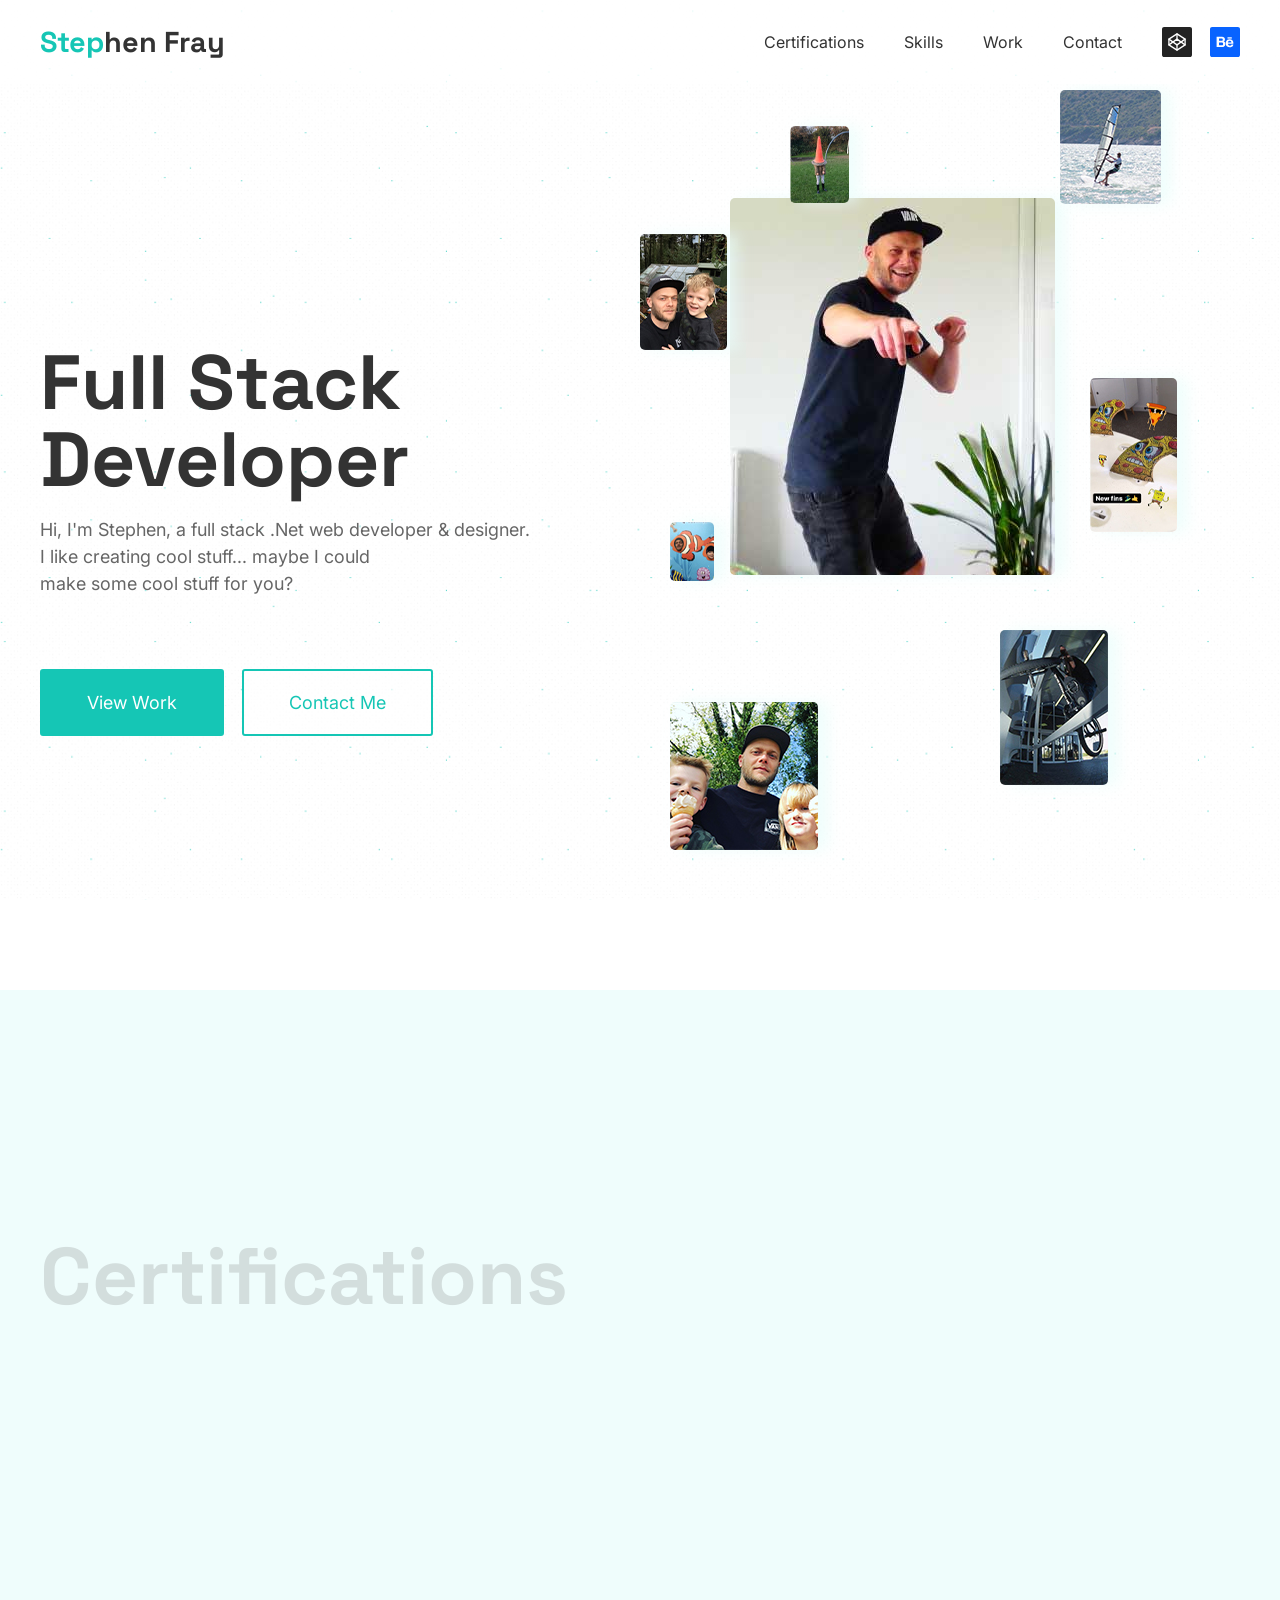
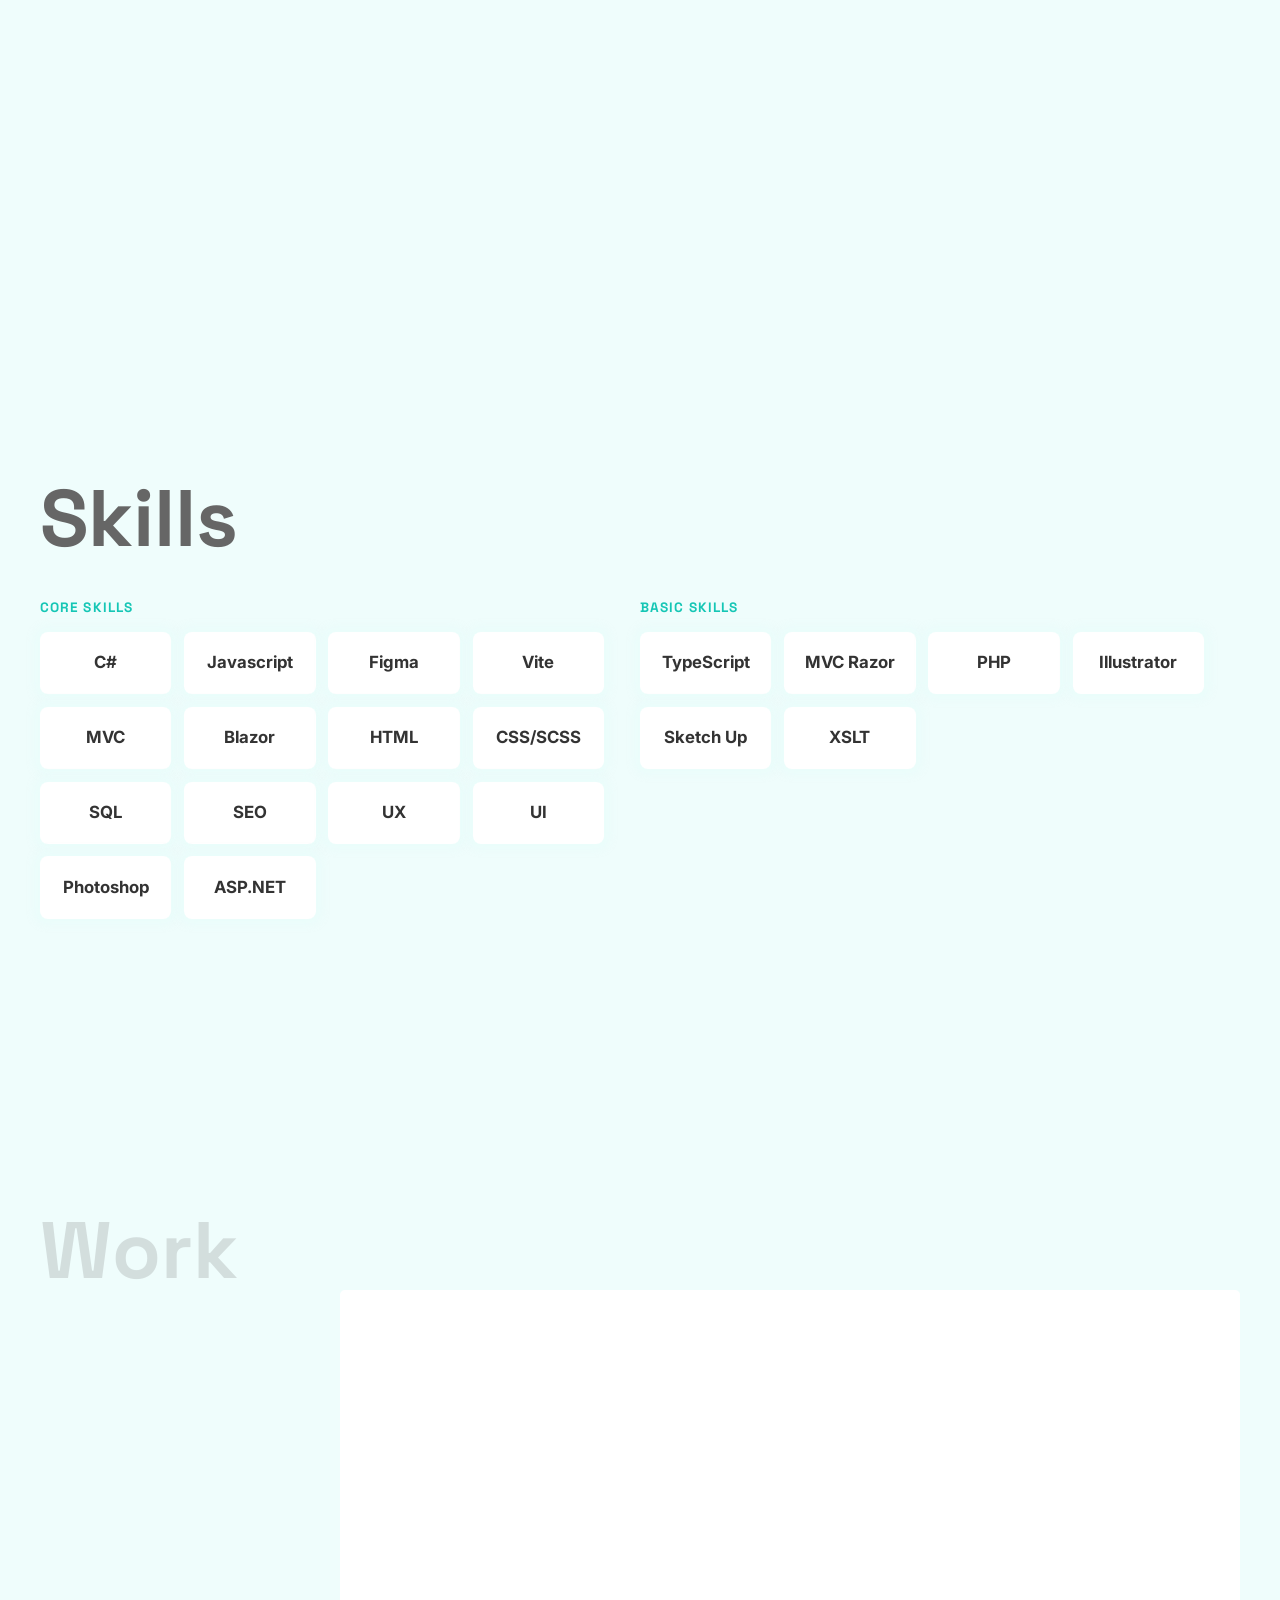
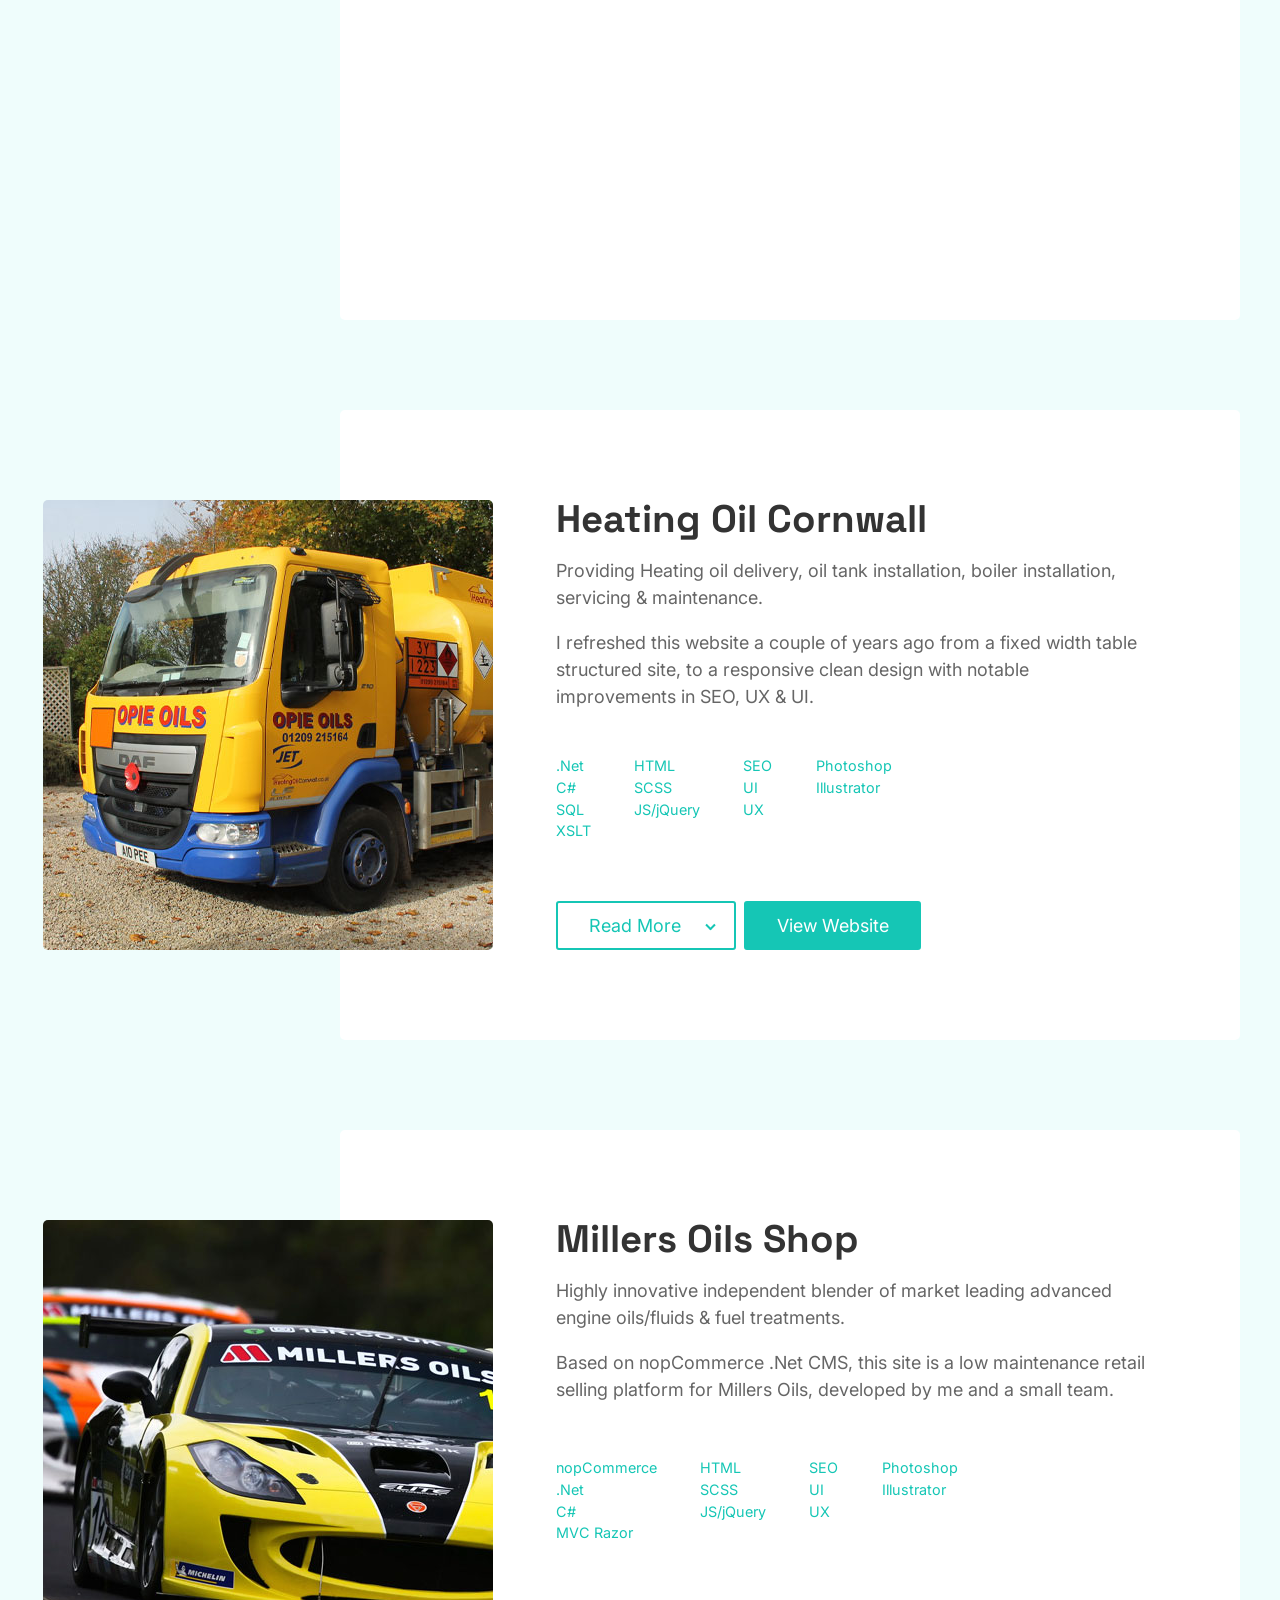
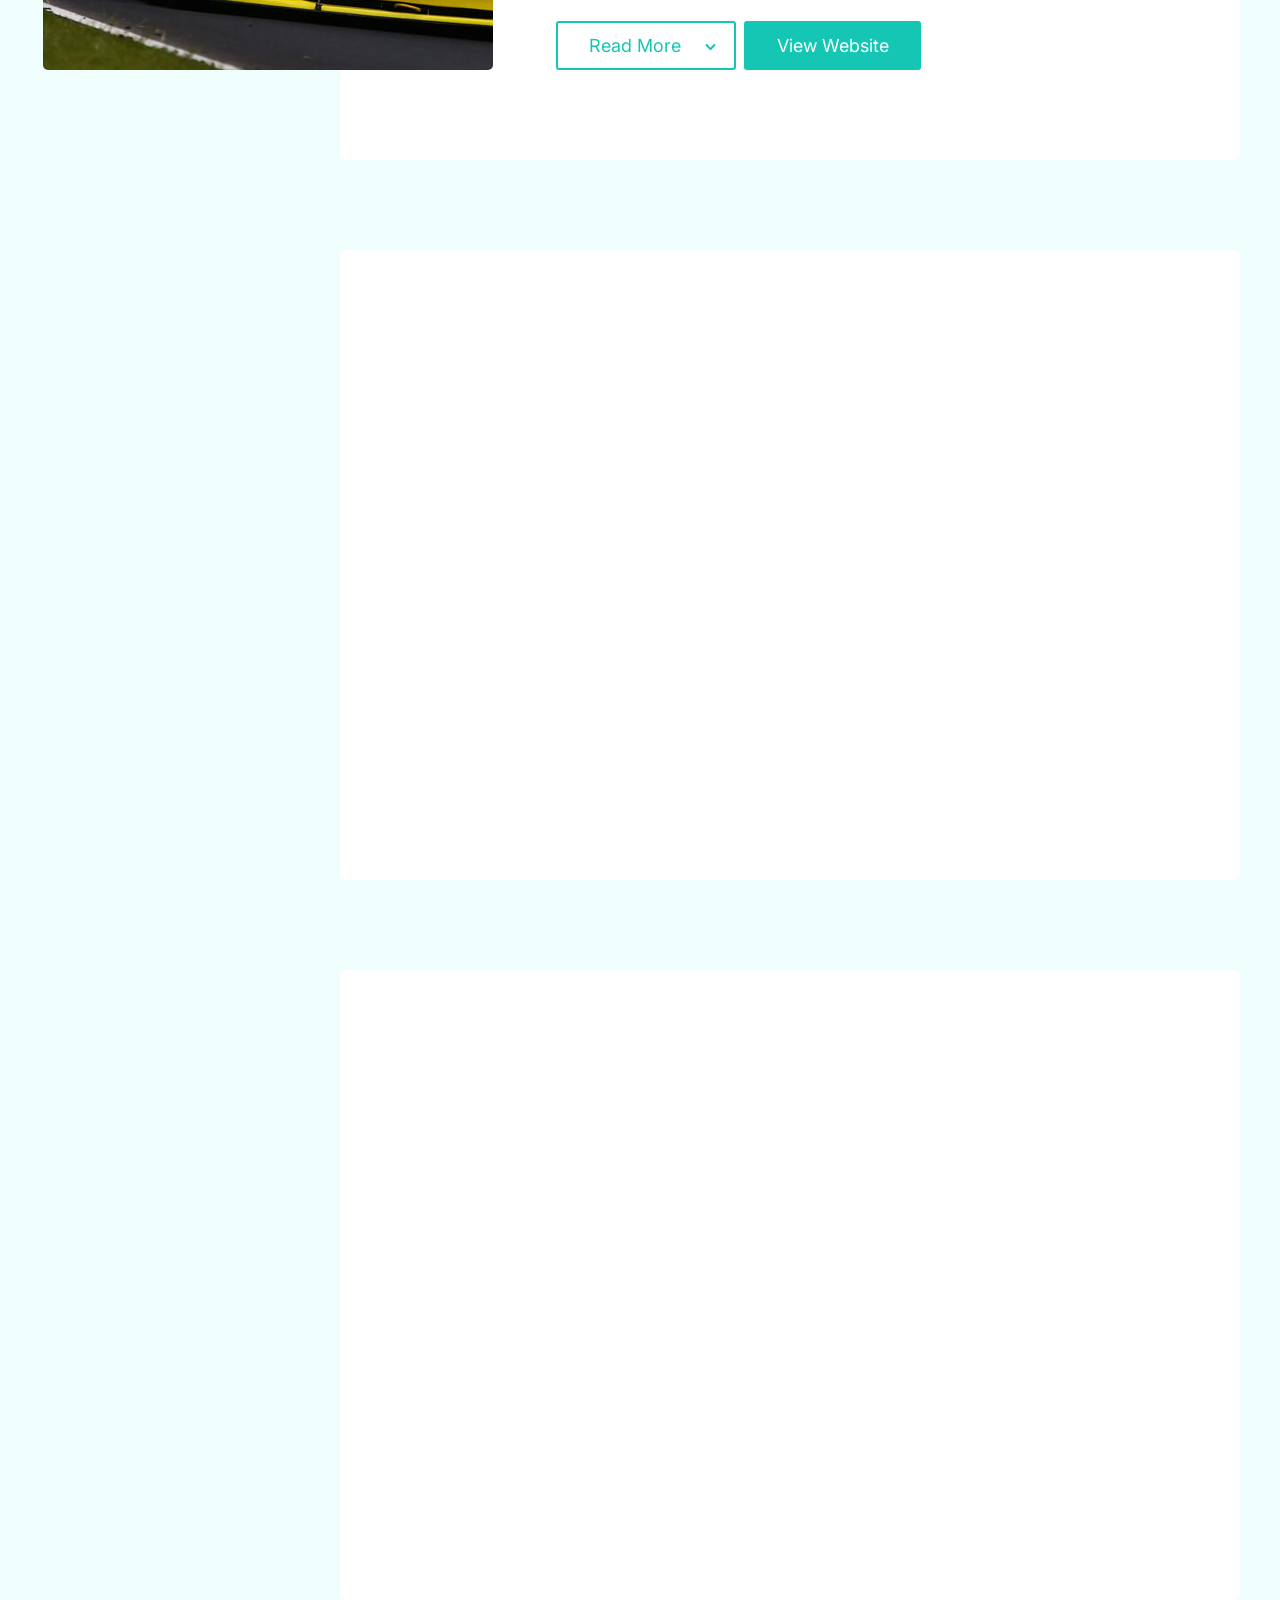
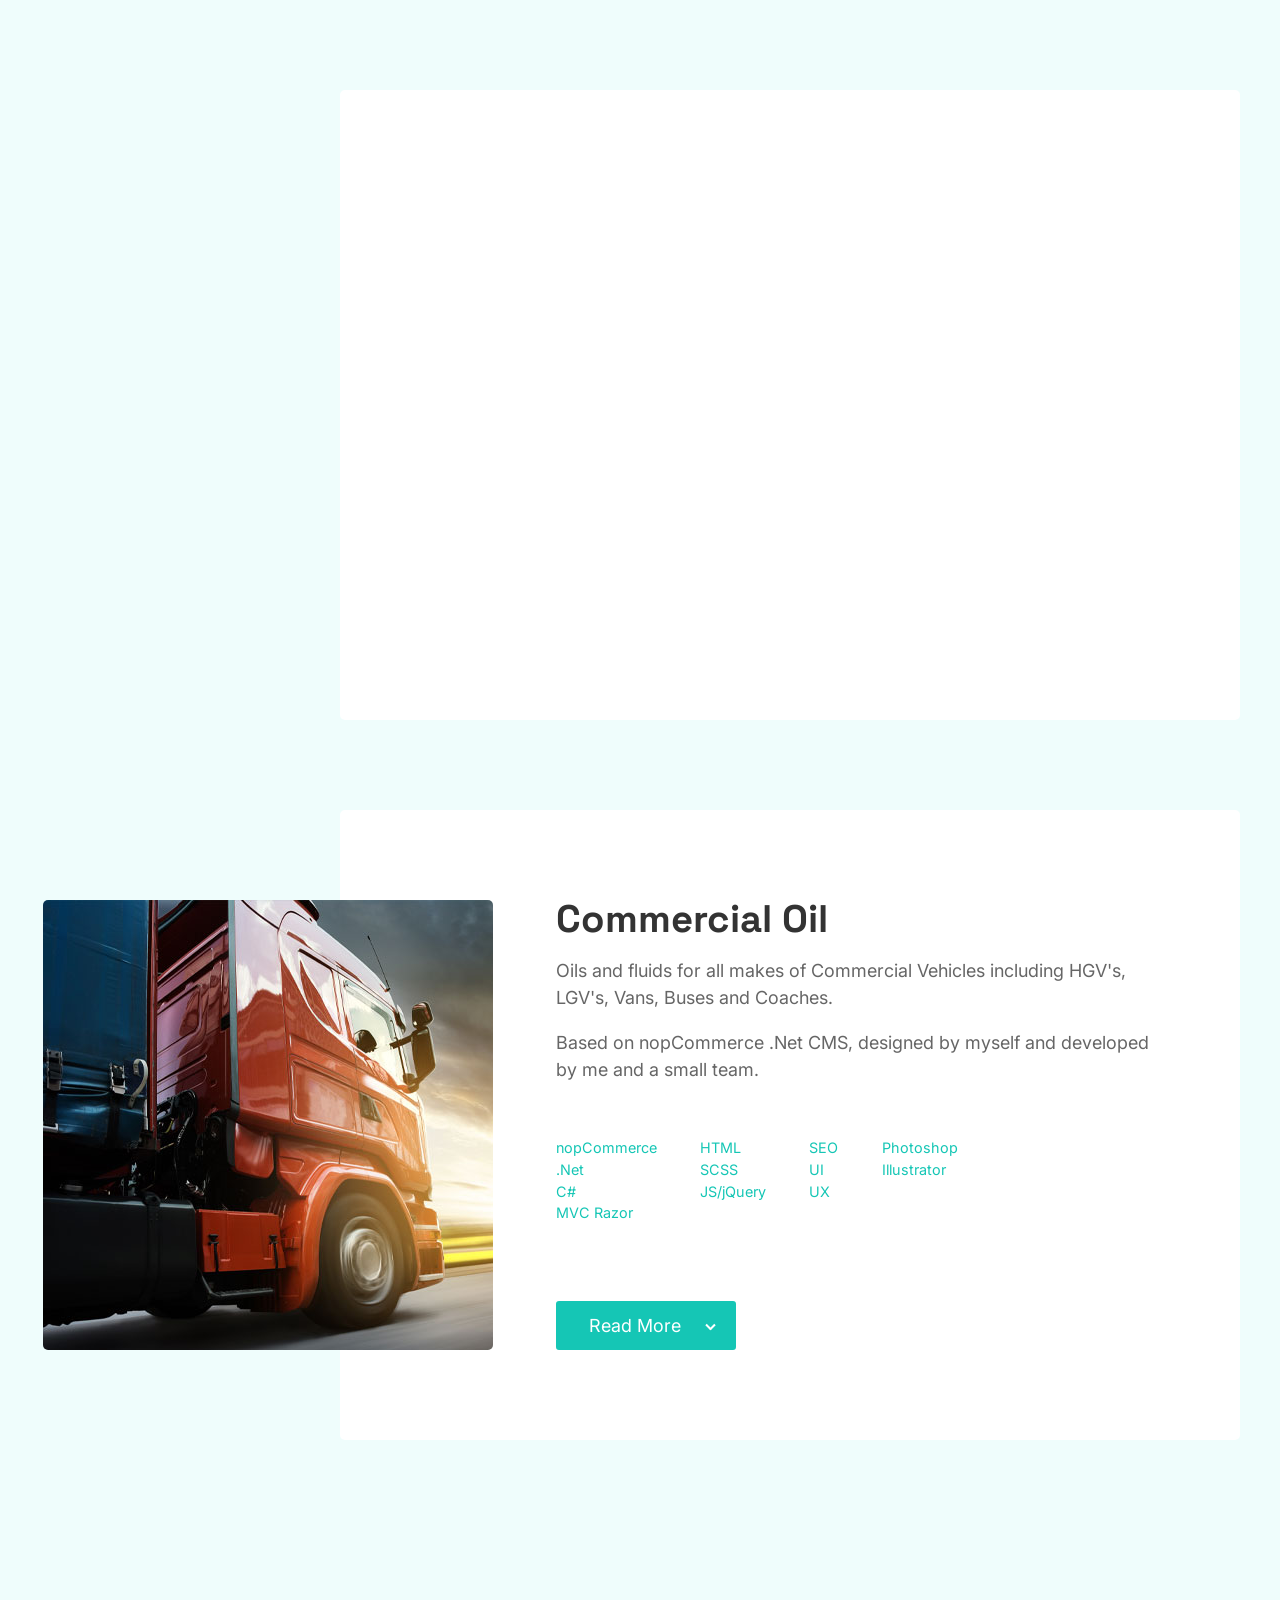
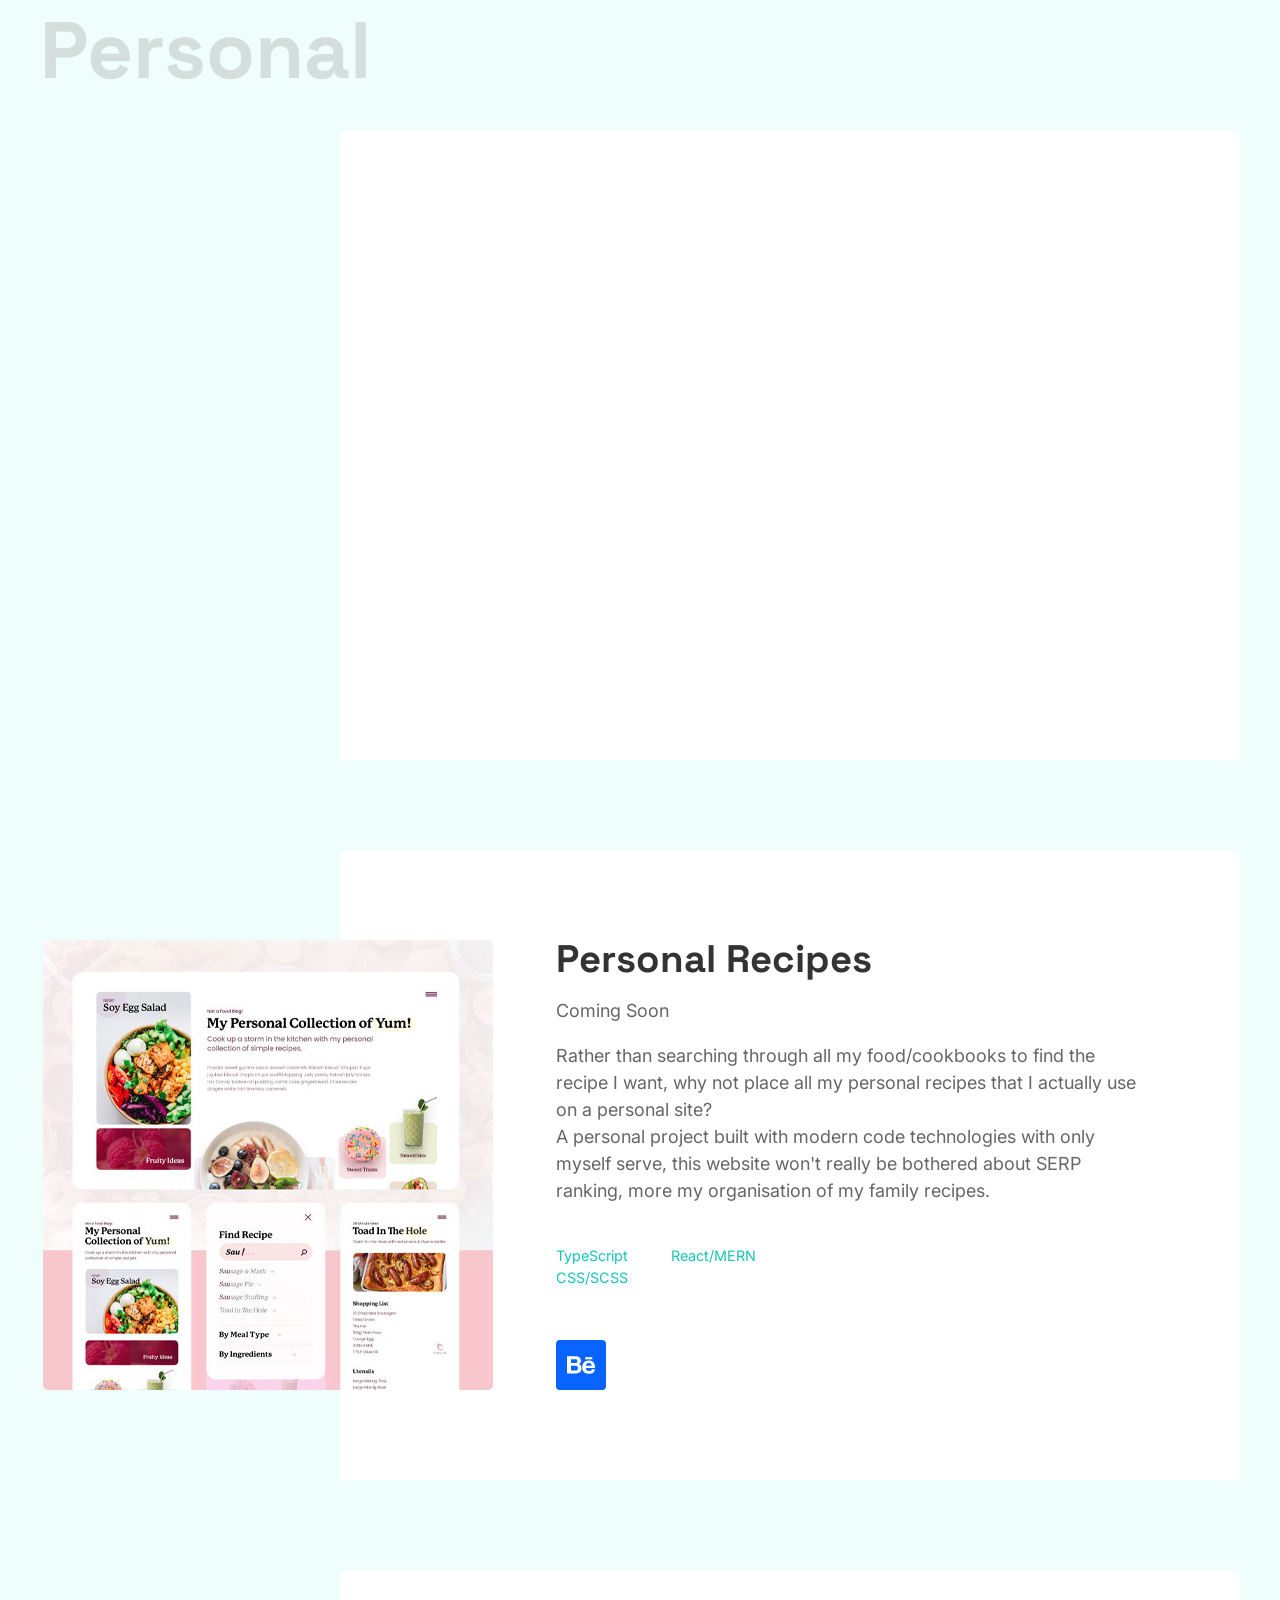
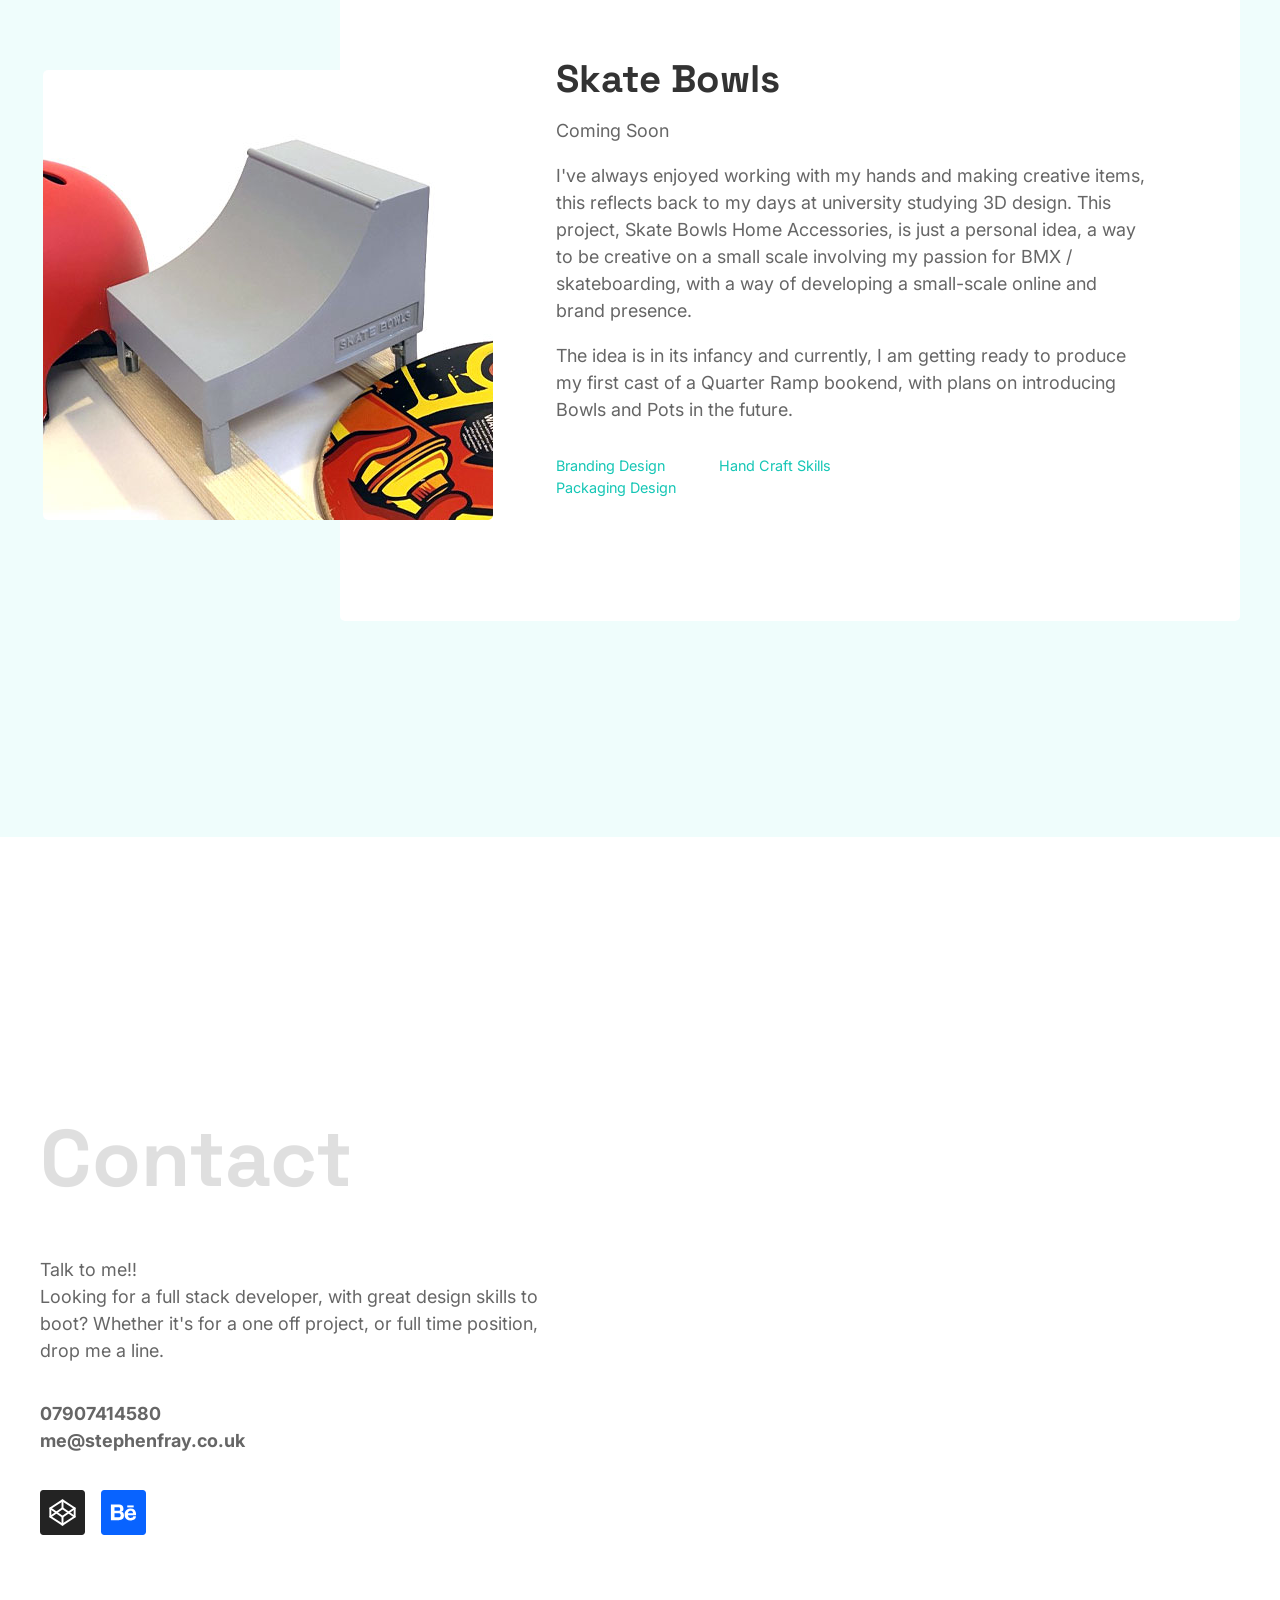
==== commit 630283e0: "added certs and updated animations" ====
--- a/index.html
+++ b/index.html
@@ -56,9 +56,9 @@
 		</div>
 		<div class="coloured-background">
 			<section class="certifications" id="certifications">
-				<div class="certifications-list">
-					<h2 class="watch">Certifications</h2>
-					<div class="certifications-grid watch">
+				<div class="certifications-list watch">
+					<h2>Certifications</h2>
+					<div class="certifications-grid">
 						<div class="certification-card">
 							<div class="logo">
 								<img src="/img/certifications/Google-Logo.svg" alt="Google" loading="lazy" width="85" height="28" />
@@ -99,9 +99,9 @@
 				</div>
 			</section>
 			<section class="skills" id="skills">
-				<div class="skills-lists">
-					<h2 class="watch">Skills</h2>
-					<div class="core-skills watch">
+				<div class="skills-lists watch">
+					<h2>Skills</h2>
+					<div class="core-skills">
 						<h3>Core Skills</h3>
 						<ul>
 							<li>
@@ -111,35 +111,44 @@
 								<p>Javascript</p>
 							</li>
 							<li>
+								<p>Figma</p>
+							</li>
+							<li>
+								<p>Vite</p>
+							</li>
+							<li>
+								<p>MVC</p>
+							</li>
+							<li>
+								<p>Blazor</p>
+							</li>
+							<li>
+								<p>HTML</p>
+							</li>
+							<li>
+								<p>CSS/SCSS</p>
+							</li>
+							<li>
+								<p>SQL</p>
+							</li>
+							<li>
+								<p>SEO</p>
+							</li>
+							<li>
+								<p>UX</p>
+							</li>
+							<li>
+								<p>UI</p>
+							</li>
+							<li>
+								<p>Photoshop</p>
+							</li>
+							<li>
 								<p>ASP.NET</p>
 							</li>
-							<li>
-								<p>HTML</p>
-							</li>
-							<li>
-								<p>CSS/SCSS</p>
-							</li>
-							<li>
-								<p>SQL</p>
-							</li>
-							<li>
-								<p>SEO</p>
-							</li>
-							<li>
-								<p>UX</p>
-							</li>
-							<li>
-								<p>UI</p>
-							</li>
-							<li>
-								<p>XSLT</p>
-							</li>
-							<li>
-								<p>Photoshop</p>
-							</li>
 						</ul>
 					</div>
-					<div class="basic-skills watch">
+					<div class="basic-skills">
 						<h3>Basic Skills</h3>
 						<ul>
 							<li>
@@ -151,12 +160,12 @@
 							<li>
 								<p>PHP</p>
 							</li>
-							<li>
+							<!-- <li>
 								<p>GSAP</p>
 							</li>
 							<li>
 								<p>Svgator</p>
-							</li>
+							</li> -->
 							<li>
 								<p>Illustrator</p>
 							</li>
@@ -164,7 +173,7 @@
 								<p>Sketch Up</p>
 							</li>
 							<li>
-								<p>VR A-Frame</p>
+								<p>XSLT</p>
 							</li>
 							<!-- <li>
 								<p>MERN Stack</p>
--- a/css/style.min.2.0.6.css
+++ b/css/style.min.2.0.6.css
@@ -1 +1 @@
-:root{--max-width: 1200px;--font-body: "Inter", sans-serif;--font-heading: "Space Grotesk", sans-serif;--font-dark: hsl(0, 0%, 20%);--font-mid: hsl(0, 0%, 40%);--green: hsl(174, 81%, 43%);--light-green: rgba(232, 253, 251, 0.7);--dark-green: hsl(174, 81%, 37%);--dark: #444444;--blue: #0863ff;--dark-blue: #0853d4}header .logo,header ul a{opacity:0;filter:blur(2px);transition:opacity 1s,filter .5s}header.in-view ul li:nth-of-type(1) a{transition-delay:100ms}header.in-view ul li:nth-of-type(2) a{transition-delay:200ms}header.in-view ul li:nth-of-type(3) a{transition-delay:300ms}header.in-view ul li:nth-of-type(4) a:nth-of-type(1){transition-delay:400ms}header.in-view ul li:nth-of-type(4) a:nth-of-type(2){transition-delay:500ms}header.in-view .logo,header.in-view ul a{opacity:1;filter:blur(0)}.picture-gallery>div{opacity:0;filter:blur(2px);transform:scale(0.9);transition:all .5s ease-in-out}.picture-gallery.in-view>div:nth-of-type(1){transition-delay:100ms}.picture-gallery.in-view>div:nth-of-type(2){transition-delay:200ms}.picture-gallery.in-view>div:nth-of-type(3){transition-delay:300ms}.picture-gallery.in-view>div:nth-of-type(4){transition-delay:400ms}.picture-gallery.in-view>div:nth-of-type(5){transition-delay:500ms}.picture-gallery.in-view>div:nth-of-type(6){transition-delay:600ms}.picture-gallery.in-view>div:nth-of-type(7){transition-delay:700ms}.picture-gallery.in-view>div:nth-of-type(8){transition-delay:800ms}.picture-gallery.in-view>div{opacity:1;filter:blur(0);transform:scale(1)}.opening-statement h1{transform:translateY(0.5em)}.opening-statement p{transform:translateY(4em)}.opening-statement a:nth-of-type(1){transform:translateY(2.5em)}.opening-statement a:nth-of-type(2){transform:translateY(3.5em)}.opening-statement h1,.opening-statement p,.opening-statement a{opacity:0;transition:all .5s ease-in-out}.opening-statement.in-view p{transition-delay:100ms}.opening-statement.in-view a:nth-of-type(1){transition-delay:200ms}.opening-statement.in-view a:nth-of-type(2){transition-delay:300ms}.opening-statement.in-view h1,.opening-statement.in-view p,.opening-statement.in-view a{opacity:1;transform:translateY(0)}h2{opacity:0;transform:translateY(0.5em);transition:all .5s ease-in-out}h2.in-view{transform:translateY(0)}.certifications-grid .certification-card{opacity:0;transform:translateY(1.5em);transition:all .5s ease-in-out}.certifications-grid.in-view .certification-card:nth-of-type(1){transition-delay:150ms}.certifications-grid.in-view .certification-card:nth-of-type(2){transition-delay:300ms}.certifications-grid.in-view .certification-card:nth-of-type(3){transition-delay:450ms}.certifications-grid.in-view .certification-card:nth-of-type(4){transition-delay:600ms}.certifications-grid.in-view .certification-card:nth-of-type(5){transition-delay:750ms}.certifications-grid.in-view .certification-card:nth-of-type(6){transition-delay:900ms}.certifications-grid.in-view .certification-card{opacity:1;transform:translateY(0)}.core-skills h3,.core-skills li,.basic-skills h3,.basic-skills li{opacity:0;transform:translateX(-5em);transition:all .5s ease-in-out}.core-skills.in-view li:nth-of-type(1),.basic-skills.in-view li:nth-of-type(1){transition-delay:100ms}.core-skills.in-view li:nth-of-type(2),.basic-skills.in-view li:nth-of-type(2){transition-delay:200ms}.core-skills.in-view li:nth-of-type(3),.basic-skills.in-view li:nth-of-type(3){transition-delay:300ms}.core-skills.in-view li:nth-of-type(4),.basic-skills.in-view li:nth-of-type(4){transition-delay:400ms}.core-skills.in-view li:nth-of-type(5),.basic-skills.in-view li:nth-of-type(5){transition-delay:500ms}.core-skills.in-view li:nth-of-type(6),.basic-skills.in-view li:nth-of-type(6){transition-delay:600ms}.core-skills.in-view li:nth-of-type(7),.basic-skills.in-view li:nth-of-type(7){transition-delay:700ms}.core-skills.in-view li:nth-of-type(8),.basic-skills.in-view li:nth-of-type(8){transition-delay:800ms}.core-skills.in-view li:nth-of-type(9),.basic-skills.in-view li:nth-of-type(9){transition-delay:800ms}.core-skills.in-view li:nth-of-type(10),.basic-skills.in-view li:nth-of-type(10){transition-delay:800ms}.core-skills.in-view li:nth-of-type(11),.basic-skills.in-view li:nth-of-type(11){transition-delay:800ms}.core-skills.in-view h3,.core-skills.in-view li,.basic-skills.in-view h3,.basic-skills.in-view li{opacity:1;transform:translateX(0)}#work article .work-details,#work article .image-container{opacity:0;transition:all .5s ease-in-out}#work article .work-details{transform:translateX(-10em)}#work article .image-container{transform:translateX(5em)}#work article h3{opacity:0;transform:translateY(1em);transition:all .5s ease-in-out}#work article p,#work article .skills-used,#work article .buttons{opacity:0;transform:translateY(1em);transition:all .5s ease-in-out}#work article.in-view h3{transition-delay:300ms}#work article.in-view p{transition-delay:400ms}#work article.in-view .skills-used{transition-delay:500ms}#work article.in-view .buttons{transition-delay:600ms}#work article.in-view h3,#work article.in-view p,#work article.in-view .skills-used,#work article.in-view .buttons{opacity:1;transform:translateY(0)}#work article.in-view .work-details,#work article.in-view .image-container{opacity:1;transform:translateX(0)}#contact .watch{opacity:0;transform:translateY(1em);transition:all .5s ease-in-out}#contact .watch.in-view{opacity:1;transform:translateY(0)}*,*::before,*::after{box-sizing:border-box}img{max-width:100%;width:auto;height:auto;vertical-align:middle;border:0}body{font-family:var(--font-body);padding:8em 0 0 0;margin:0}@media all and (min-width: 651px){body{padding:5em 0 0 0}}body{background-color:#fff;background-image:url("data:image/svg+xml,%3Csvg xmlns='http://www.w3.org/2000/svg' viewBox='0 0 2000 1500'%3E%3Cdefs%3E%3Crect stroke='%23ffffff' stroke-width='0.9' width='1' height='1' id='s'/%3E%3Cpattern id='a' width='3' height='3' patternUnits='userSpaceOnUse' patternTransform='scale(5) translate(-800 -600)'%3E%3Cuse fill='%23fcfcfc' href='%23s' y='2'/%3E%3Cuse fill='%23fcfcfc' href='%23s' x='1' y='2'/%3E%3Cuse fill='%23fafafa' href='%23s' x='2' y='2'/%3E%3Cuse fill='%23fafafa' href='%23s'/%3E%3Cuse fill='%23f7f7f7' href='%23s' x='2'/%3E%3Cuse fill='%23f7f7f7' href='%23s' x='1' y='1'/%3E%3C/pattern%3E%3Cpattern id='b' width='7' height='11' patternUnits='userSpaceOnUse' patternTransform='scale(5) translate(-800 -600)'%3E%3Cg fill='%23f5f5f5'%3E%3Cuse href='%23s'/%3E%3Cuse href='%23s' y='5' /%3E%3Cuse href='%23s' x='1' y='10'/%3E%3Cuse href='%23s' x='2' y='1'/%3E%3Cuse href='%23s' x='2' y='4'/%3E%3Cuse href='%23s' x='3' y='8'/%3E%3Cuse href='%23s' x='4' y='3'/%3E%3Cuse href='%23s' x='4' y='7'/%3E%3Cuse href='%23s' x='5' y='2'/%3E%3Cuse href='%23s' x='5' y='6'/%3E%3Cuse href='%23s' x='6' y='9'/%3E%3C/g%3E%3C/pattern%3E%3Cpattern id='h' width='5' height='13' patternUnits='userSpaceOnUse' patternTransform='scale(5) translate(-800 -600)'%3E%3Cg fill='%23f5f5f5'%3E%3Cuse href='%23s' y='5'/%3E%3Cuse href='%23s' y='8'/%3E%3Cuse href='%23s' x='1' y='1'/%3E%3Cuse href='%23s' x='1' y='9'/%3E%3Cuse href='%23s' x='1' y='12'/%3E%3Cuse href='%23s' x='2'/%3E%3Cuse href='%23s' x='2' y='4'/%3E%3Cuse href='%23s' x='3' y='2'/%3E%3Cuse href='%23s' x='3' y='6'/%3E%3Cuse href='%23s' x='3' y='11'/%3E%3Cuse href='%23s' x='4' y='3'/%3E%3Cuse href='%23s' x='4' y='7'/%3E%3Cuse href='%23s' x='4' y='10'/%3E%3C/g%3E%3C/pattern%3E%3Cpattern id='c' width='17' height='13' patternUnits='userSpaceOnUse' patternTransform='scale(5) translate(-800 -600)'%3E%3Cg fill='%23f2f2f2'%3E%3Cuse href='%23s' y='11'/%3E%3Cuse href='%23s' x='2' y='9'/%3E%3Cuse href='%23s' x='5' y='12'/%3E%3Cuse href='%23s' x='9' y='4'/%3E%3Cuse href='%23s' x='12' y='1'/%3E%3Cuse href='%23s' x='16' y='6'/%3E%3C/g%3E%3C/pattern%3E%3Cpattern id='d' width='19' height='17' patternUnits='userSpaceOnUse' patternTransform='scale(5) translate(-800 -600)'%3E%3Cg fill='%23ffffff'%3E%3Cuse href='%23s' y='9'/%3E%3Cuse href='%23s' x='16' y='5'/%3E%3Cuse href='%23s' x='14' y='2'/%3E%3Cuse href='%23s' x='11' y='11'/%3E%3Cuse href='%23s' x='6' y='14'/%3E%3C/g%3E%3Cg fill='%23efefef'%3E%3Cuse href='%23s' x='3' y='13'/%3E%3Cuse href='%23s' x='9' y='7'/%3E%3Cuse href='%23s' x='13' y='10'/%3E%3Cuse href='%23s' x='15' y='4'/%3E%3Cuse href='%23s' x='18' y='1'/%3E%3C/g%3E%3C/pattern%3E%3Cpattern id='e' width='47' height='53' patternUnits='userSpaceOnUse' patternTransform='scale(5) translate(-800 -600)'%3E%3Cg fill='%2315C6B5'%3E%3Cuse href='%23s' x='2' y='5'/%3E%3Cuse href='%23s' x='16' y='38'/%3E%3Cuse href='%23s' x='46' y='42'/%3E%3Cuse href='%23s' x='29' y='20'/%3E%3C/g%3E%3C/pattern%3E%3Cpattern id='f' width='59' height='71' patternUnits='userSpaceOnUse' patternTransform='scale(5) translate(-800 -600)'%3E%3Cg fill='%2315C6B5'%3E%3Cuse href='%23s' x='33' y='13'/%3E%3Cuse href='%23s' x='27' y='54'/%3E%3Cuse href='%23s' x='55' y='55'/%3E%3C/g%3E%3C/pattern%3E%3Cpattern id='g' width='139' height='97' patternUnits='userSpaceOnUse' patternTransform='scale(5) translate(-800 -600)'%3E%3Cg fill='%2315C6B5'%3E%3Cuse href='%23s' x='11' y='8'/%3E%3Cuse href='%23s' x='51' y='13'/%3E%3Cuse href='%23s' x='17' y='73'/%3E%3Cuse href='%23s' x='99' y='57'/%3E%3C/g%3E%3C/pattern%3E%3C/defs%3E%3Crect fill='url(%23a)' width='100%25' height='100%25'/%3E%3Crect fill='url(%23b)' width='100%25' height='100%25'/%3E%3Crect fill='url(%23h)' width='100%25' height='100%25'/%3E%3Crect fill='url(%23c)' width='100%25' height='100%25'/%3E%3Crect fill='url(%23d)' width='100%25' height='100%25'/%3E%3Crect fill='url(%23e)' width='100%25' height='100%25'/%3E%3Crect fill='url(%23f)' width='100%25' height='100%25'/%3E%3Crect fill='url(%23g)' width='100%25' height='100%25'/%3E%3C/svg%3E");background-attachment:fixed;background-size:cover}@media all and (min-width: 850px){body{background-image:url("data:image/svg+xml,%3Csvg xmlns='http://www.w3.org/2000/svg' viewBox='0 0 2000 1500'%3E%3Cdefs%3E%3Crect stroke='%23ffffff' stroke-width='0.7' width='1' height='1' id='s'/%3E%3Cpattern id='a' width='3' height='3' patternUnits='userSpaceOnUse' patternTransform='scale(5) translate(-800 -600)'%3E%3Cuse fill='%23fcfcfc' href='%23s' y='2'/%3E%3Cuse fill='%23fcfcfc' href='%23s' x='1' y='2'/%3E%3Cuse fill='%23fafafa' href='%23s' x='2' y='2'/%3E%3Cuse fill='%23fafafa' href='%23s'/%3E%3Cuse fill='%23f7f7f7' href='%23s' x='2'/%3E%3Cuse fill='%23f7f7f7' href='%23s' x='1' y='1'/%3E%3C/pattern%3E%3Cpattern id='b' width='7' height='11' patternUnits='userSpaceOnUse' patternTransform='scale(5) translate(-800 -600)'%3E%3Cg fill='%23f5f5f5'%3E%3Cuse href='%23s'/%3E%3Cuse href='%23s' y='5' /%3E%3Cuse href='%23s' x='1' y='10'/%3E%3Cuse href='%23s' x='2' y='1'/%3E%3Cuse href='%23s' x='2' y='4'/%3E%3Cuse href='%23s' x='3' y='8'/%3E%3Cuse href='%23s' x='4' y='3'/%3E%3Cuse href='%23s' x='4' y='7'/%3E%3Cuse href='%23s' x='5' y='2'/%3E%3Cuse href='%23s' x='5' y='6'/%3E%3Cuse href='%23s' x='6' y='9'/%3E%3C/g%3E%3C/pattern%3E%3Cpattern id='h' width='5' height='13' patternUnits='userSpaceOnUse' patternTransform='scale(5) translate(-800 -600)'%3E%3Cg fill='%23f5f5f5'%3E%3Cuse href='%23s' y='5'/%3E%3Cuse href='%23s' y='8'/%3E%3Cuse href='%23s' x='1' y='1'/%3E%3Cuse href='%23s' x='1' y='9'/%3E%3Cuse href='%23s' x='1' y='12'/%3E%3Cuse href='%23s' x='2'/%3E%3Cuse href='%23s' x='2' y='4'/%3E%3Cuse href='%23s' x='3' y='2'/%3E%3Cuse href='%23s' x='3' y='6'/%3E%3Cuse href='%23s' x='3' y='11'/%3E%3Cuse href='%23s' x='4' y='3'/%3E%3Cuse href='%23s' x='4' y='7'/%3E%3Cuse href='%23s' x='4' y='10'/%3E%3C/g%3E%3C/pattern%3E%3Cpattern id='c' width='17' height='13' patternUnits='userSpaceOnUse' patternTransform='scale(5) translate(-800 -600)'%3E%3Cg fill='%23f2f2f2'%3E%3Cuse href='%23s' y='11'/%3E%3Cuse href='%23s' x='2' y='9'/%3E%3Cuse href='%23s' x='5' y='12'/%3E%3Cuse href='%23s' x='9' y='4'/%3E%3Cuse href='%23s' x='12' y='1'/%3E%3Cuse href='%23s' x='16' y='6'/%3E%3C/g%3E%3C/pattern%3E%3Cpattern id='d' width='19' height='17' patternUnits='userSpaceOnUse' patternTransform='scale(5) translate(-800 -600)'%3E%3Cg fill='%23ffffff'%3E%3Cuse href='%23s' y='9'/%3E%3Cuse href='%23s' x='16' y='5'/%3E%3Cuse href='%23s' x='14' y='2'/%3E%3Cuse href='%23s' x='11' y='11'/%3E%3Cuse href='%23s' x='6' y='14'/%3E%3C/g%3E%3Cg fill='%23efefef'%3E%3Cuse href='%23s' x='3' y='13'/%3E%3Cuse href='%23s' x='9' y='7'/%3E%3Cuse href='%23s' x='13' y='10'/%3E%3Cuse href='%23s' x='15' y='4'/%3E%3Cuse href='%23s' x='18' y='1'/%3E%3C/g%3E%3C/pattern%3E%3Cpattern id='e' width='47' height='53' patternUnits='userSpaceOnUse' patternTransform='scale(5) translate(-800 -600)'%3E%3Cg fill='%2315C6B5'%3E%3Cuse href='%23s' x='2' y='5'/%3E%3Cuse href='%23s' x='16' y='38'/%3E%3Cuse href='%23s' x='46' y='42'/%3E%3Cuse href='%23s' x='29' y='20'/%3E%3C/g%3E%3C/pattern%3E%3Cpattern id='f' width='59' height='71' patternUnits='userSpaceOnUse' patternTransform='scale(5) translate(-800 -600)'%3E%3Cg fill='%2315C6B5'%3E%3Cuse href='%23s' x='33' y='13'/%3E%3Cuse href='%23s' x='27' y='54'/%3E%3Cuse href='%23s' x='55' y='55'/%3E%3C/g%3E%3C/pattern%3E%3Cpattern id='g' width='139' height='97' patternUnits='userSpaceOnUse' patternTransform='scale(5) translate(-800 -600)'%3E%3Cg fill='%2315C6B5'%3E%3Cuse href='%23s' x='11' y='8'/%3E%3Cuse href='%23s' x='51' y='13'/%3E%3Cuse href='%23s' x='17' y='73'/%3E%3Cuse href='%23s' x='99' y='57'/%3E%3C/g%3E%3C/pattern%3E%3C/defs%3E%3Crect fill='url(%23a)' width='100%25' height='100%25'/%3E%3Crect fill='url(%23b)' width='100%25' height='100%25'/%3E%3Crect fill='url(%23h)' width='100%25' height='100%25'/%3E%3Crect fill='url(%23c)' width='100%25' height='100%25'/%3E%3Crect fill='url(%23d)' width='100%25' height='100%25'/%3E%3Crect fill='url(%23e)' width='100%25' height='100%25'/%3E%3Crect fill='url(%23f)' width='100%25' height='100%25'/%3E%3Crect fill='url(%23g)' width='100%25' height='100%25'/%3E%3C/svg%3E")}}html{scroll-behavior:smooth}.coloured-background{background-color:var(--light-green)}body{color:var(--font-mid);font-size:clamp(16px,2vw,18px);line-height:1.5}h1,h3,h4,h5{color:var(--font-dark);font-family:var(--font-heading);font-weight:700}h1{font-size:clamp(2.4rem,10vw,5rem);margin:0 0 .1em 0;line-height:1}@media all and (min-width: 900px){h1{font-size:clamp(2.4rem,6vw,10rem)}}h2{font-family:var(--font-heading);font-weight:700;font-size:clamp(3rem,10vw,5rem);margin:1em 0 .5em 0;line-height:1;opacity:.2;width:100%}h3{font-size:1rem}ul{font-size:1rem}ul.tick-list{padding:0;margin:0 0 0 2.5em;list-style:none}ul.tick-list li{margin:.7em 0;position:relative}ul.tick-list li::before{content:"";width:25px;position:absolute;left:-2.5em;top:0;bottom:0;background-image:url(/img/svg/tick.svg);background-position:left center;background-repeat:no-repeat;background-size:14px}header{position:fixed;top:0;left:0;width:100%;background-color:rgba(255,255,255,.8);z-index:9999;color:var(--font-dark);padding:1.5em 1em}.button{display:flex;border-radius:3px;padding:.5em 1.7em;text-decoration:none;transition:all 150ms ease-in-out;align-items:center}.button.--solid{border:2px solid var(--green);background-color:var(--green);color:#fff}.button.--blue{border:2px solid var(--blue);background-color:var(--blue);color:#fff}.button.--hollow{border:2px solid var(--green);color:var(--green);background-color:rgba(255,255,255,.6)}.button:hover,.button:focus{border:2px solid var(--dark-green);background-color:var(--dark-green);color:#fff}.button.--read-more{padding-right:2.5em;position:relative;cursor:pointer;min-width:10em}.button.--read-more::after,.button.--read-more::before{content:"";top:50%;right:0;position:absolute;height:2px;width:7px;background-color:var(--green);transition:all 150ms ease-in-out}.button.--read-more::after{right:1.2em;transform:rotate(45deg)}.button.--read-more::before{right:calc(1.2em - 4px);transform:rotate(-45deg)}.button.--read-more:hover::after,.button.--read-more:hover::before,.button.--read-more:focus::after,.button.--read-more:focus::before{background-color:#fff}.button.--read-more.active::after{transform:rotate(-45deg)}.button.--read-more.active::before{transform:rotate(45deg)}.button.--read-more.--filled{background-color:var(--green);border:2px solid var(--green);color:#fff}.button.--read-more.--filled::after,.button.--read-more.--filled::before{background-color:#fff}.button.--read-more.--filled:hover{background-color:var(--dark-green);border:2px solid var(--dark-green)}.empty-button{color:var(--green);padding:.5em 1.7em;cursor:pointer}nav{max-width:var(--max-width);margin:auto;display:flex;flex-wrap:wrap;align-items:center;line-height:1}@media all and (max-width: 650px){nav{flex-direction:column}}@media all and (max-width: 1250px){nav{padding-right:1em;padding-left:1em}}nav .logo{font-family:var(--font-heading);font-weight:700;font-size:1.8rem;margin-right:auto}nav .logo span{color:var(--green);transition:all 300ms ease-in-out}nav .logo a:hover,nav .logo a:focus{color:var(--green)}nav .logo a:hover span,nav .logo a:focus span{color:var(--font-dark)}@media all and (max-width: 650px){nav .logo{margin-bottom:.5em}}nav ul{list-style:none;margin:0 0 0 auto;padding:0;display:flex}@media all and (max-width: 650px){nav ul{width:100%;justify-content:space-between}}nav ul li{display:flex;align-items:center}nav ul li:last-of-type a:last-of-type{margin-left:1.1em}@media all and (min-width: 651px){nav ul li:not(:first-of-type){margin-left:2.5em}}nav ul li.active a{color:var(--dark-green)}nav a{color:inherit;text-decoration:none;transition:color 150ms ease-in-out;display:flex}nav a:hover{color:var(--dark-green)}nav img{width:30px}section{max-width:var(--max-width);margin:auto;display:flex;flex-wrap:wrap;align-items:center;position:relative}@media all and (min-width: 450px)and (max-width: 1250px){section{padding-right:2em;padding-left:2em}}@media all and (max-width: 449px){section{padding-right:1em;padding-left:1em}}section.hero{min-height:100vh;max-height:1000px;position:relative}section.hero .buttons{display:flex}section.hero .buttons .button:last-of-type{margin-left:1em}@media all and (min-width: 901px){section.hero .opening-statement{width:100%;padding-right:2em;z-index:99}section.hero .opening-statement .buttons{margin-top:4em}section.hero .opening-statement .button{padding:1em 2.5em}section.hero .picture-gallery{position:absolute;top:0;right:0;bottom:0;width:50%}section.hero .picture-gallery img{box-shadow:10px 0 15px rgba(232,253,251,.7);border-radius:5px}}@media all and (max-width: 900px){section.hero{flex-direction:column;position:relative}section.hero .opening-statement{order:1;z-index:1;margin:auto}section.hero .opening-statement .buttons{margin-top:2em}section.hero .opening-statement .button{padding:.7em 1.3em}section.hero .picture-gallery{order:0;opacity:.3;position:absolute;top:0;right:0;bottom:0;left:0;z-index:0}}section.hero .picture-gallery{display:grid;grid-auto-rows:4%;grid-auto-columns:5%}section.hero .picture-gallery .grid-box-1{grid-column:15/20;grid-row:1/7;z-index:99}section.hero .picture-gallery .grid-box-2{grid-column:13/18;grid-row:16/23;z-index:99}section.hero .picture-gallery .grid-box-3{grid-column:6/10;grid-row:2/6;z-index:99}section.hero .picture-gallery .grid-box-4{grid-column:2/9;grid-row:18/25;z-index:99}section.hero .picture-gallery .grid-box-5{grid-column:2/5;grid-row:13/16;z-index:99}section.hero .picture-gallery .grid-box-6{grid-column:1/6;grid-row:5/11;z-index:99}section.hero .picture-gallery .grid-box-7{grid-column:16/20;grid-row:9/16;z-index:99}section.hero .picture-gallery .grid-box-8{grid-column:4/18;grid-row:4/20}section.certifications{padding-top:7em;padding-bottom:1em}section.certifications .certifications-list{width:100%}section.certifications .certifications-grid{display:grid;grid-template-columns:1fr;gap:1.5em;margin-top:1em}@media all and (min-width: 650px){section.certifications .certifications-grid{grid-template-columns:repeat(2, 1fr)}}@media all and (min-width: 1000px){section.certifications .certifications-grid{grid-template-columns:repeat(3, 1fr)}}section.certifications .certification-card{display:flex;flex-direction:column;align-items:flex-start;gap:.8em;background-color:#fff;border-radius:5px;padding:1.8em;box-shadow:0 0 6px 6px rgba(232,253,251,.5)}section.certifications .certification-card .logo{display:flex;align-items:center;height:28px}section.certifications .certification-card .logo img{height:100%;width:auto;max-width:140px;object-fit:contain}section.certifications .certification-card h3{font-size:1.15rem;margin:0;line-height:1.3}section.certifications .certification-card .buttons{margin-top:auto;padding-top:.4em}section.certifications .certification-card .buttons .button{font-size:.85rem;padding:.5em 1.2em}section.skills{min-height:100vh;padding-top:7em;padding-bottom:5em}section.skills .skills-lists{display:flex;width:100%;flex-wrap:wrap}@media all and (max-width: 850px){section.skills .skills-lists{flex-direction:column}}section.skills .core-skills,section.skills .basic-skills{display:flex;width:50%;padding-right:2em}@media all and (max-width: 850px){section.skills .core-skills,section.skills .basic-skills{padding:0 2em 2em 0;width:100%}}@media all and (max-width: 450px){section.skills .core-skills,section.skills .basic-skills{flex-direction:column}}section.skills ul{margin:0 0 0 15%;list-style:none}section.skills ul li{margin:1em 0;position:relative}section.skills ul li::before{content:"";width:4px;height:4px;border-radius:50%;background-color:var(--green);position:absolute;left:-1.5em;top:calc(50% - 2px)}section.work{display:flex;width:100%;padding-bottom:7em}section.work article{display:flex;flex-direction:column;position:relative;width:100%;margin-bottom:5em}section.work article .image-container{display:flex;flex-direction:column;height:100%}@media all and (min-width: 701px){section.work article .image-container{position:absolute;width:1rem;top:0;bottom:0}}@media all and (min-width: 701px)and (min-width: 1200px){section.work article .image-container{min-width:450px;max-width:450px;max-height:450px;min-height:450px;left:-33%;margin:auto}}@media all and (min-width: 701px)and (min-width: 700px)and (max-width: 1199px){section.work article .image-container{width:29%;min-width:100px;max-height:450px;min-height:450px;left:-11%;margin:5.3em auto 0}}section.work article .image-container picture{overflow:hidden;border-top-right-radius:5px;border-top-left-radius:5px}@media all and (min-width: 701px){section.work article .image-container picture{border-radius:5px}}section.work article .work-details{width:90%;margin-left:10%;display:flex;flex-direction:column;position:relative}@media all and (max-width: 340px){section.work article .work-details{font-size:.8rem}}@media all and (min-width: 701px){section.work article .work-details{padding:4em;background-color:#fff;border-radius:5px;padding:5em 5em 5em clamp(2em,20vw,12em)}}@media all and (min-width: 1200px){section.work article .work-details{width:75%;margin-left:25%}}@media all and (max-width: 700px){section.work article .work-details{width:100%;margin-left:0}}section.work article .work-details>div:not(.image-container){display:flex;flex-direction:column;height:100%}@media all and (min-width: 1200px){section.work article .work-details>div:not(.image-container){min-height:450px}}@media all and (max-width: 700px){section.work article .work-details>div:not(.image-container){padding:3em;background-color:#fff}}section.work article .work-details h3{margin:0 0 0 0;font-size:2.2rem;font-size:clamp(1.9em,3vw,2.5em);line-height:1}section.work article .work-details p{margin:1em 0 0 0}section.work article .work-details .skills-used{color:var(--green);display:flex;padding:1em 0;margin:auto 0;flex-wrap:wrap}section.work article .work-details .skills-used ul{list-style:none;padding:1em 3em 1em 0;margin:0;font-size:.9rem}@media all and (max-width: 1200px){section.work article .work-details .skills-used ul{font-size:.8rem}}section.work article .work-details .buttons{display:flex;width:100%;margin-top:auto;flex-wrap:wrap;gap:.5rem}@media all and (max-width: 520px){section.work article .work-details .buttons .button{font-size:.8rem;padding:.7em;white-space:nowrap}section.work article .work-details .buttons .--read-more{padding-right:2.5em}section.work article .work-details .buttons .--read-more::after,section.work article .work-details .buttons .--read-more::before{height:1px}}section.work article .work-details .buttons .icon-link{width:50px;height:50px}section.work{transition:all 150ms ease-in-out}section.work .read-more-content{opacity:0;visibility:hidden;max-height:0;transition:all 150ms ease-in-out;background-color:#fff;display:none}@media all and (min-width: 1200px){section.work .read-more-content{width:75%;margin-left:25%;padding:0 5em 0 clamp(2em,20vw,12em)}}@media all and (min-width: 701px)and (max-width: 1199px){section.work .read-more-content{width:90%;margin-left:10%;padding:0 5em 5em clamp(2em,20vw,12em)}}@media all and (max-width: 700px){section.work .read-more-content{padding:0 3em 5em 3em}}section.work .read-more-content.open{display:flex;flex-direction:column;opacity:1;visibility:visible;max-height:9999999px}@media all and (min-width: 1200px){section.work .read-more-content.open{padding:0 5em 5em clamp(2em,20vw,12em)}}section.work .read-more-content p{margin:0 0 1em 0}section.work .read-more-content h4{font-size:1.5rem}section.contact{padding:5em 0;min-height:100vh}@media all and (max-width: 1250px){section.contact{padding:5em 2em}}section.contact>div{display:flex;flex-direction:column;max-width:500px}section.contact p{margin:1em 0}section.contact .links{margin-top:1em}section.contact .links a{margin-right:.6em}section.contact img{width:45px}section.contact .log{font-size:.8em;text-decoration:none}section.contact .log:hover{text-decoration:underline}.lightbox-links{display:flex;flex-wrap:wrap;gap:1em;padding-bottom:2em}.lightbox-links img{width:50%;max-width:250px;box-shadow:0 0 6px 6px rgba(232,253,251,.5);border-radius:5px}#lightbox-result{opacity:0;visibility:hidden}#lightbox-result.fadeIn{opacity:1;visibility:visible;transition:all .5s}#lightbox-result.fadeOut{opacity:0;visibility:hidden;transition:all .5s}.lightbox-image{cursor:pointer}.lightBox-background{background:rgba(229,255,253,.9);position:fixed;z-index:99999990;height:100%;width:100%;left:0;top:0}.lightBox{position:fixed;z-index:99999999;display:flex;top:0;right:0;bottom:0;left:0;pointer-events:none}.lightBox .inner-wrap{position:relative;display:flex;margin:auto;flex-direction:column;max-height:95vh;max-width:95vw}.lightBox .inner-wrap .content{max-height:90vh;display:flex;flex-direction:column;margin:auto}.lightBox .inner-wrap .title{font-size:1rem;margin:10px 0;color:var(--dark)}.lightBox .inner-wrap .image-box{display:flex;flex-direction:column;position:relative;overflow:hidden;margin:auto;align-self:flex-start}.lightBox .inner-wrap .image-box img{max-height:100%;align-self:flex-start;pointer-events:auto;max-width:100%}.lightBox .inner-wrap .close-lightbox-button{position:absolute;left:-5px;top:-20px;cursor:pointer;opacity:.8;width:20px;height:20px;display:flex;align-items:center;justify-content:center;z-index:1;pointer-events:auto}.lightBox .inner-wrap .close-lightbox-button::after,.lightBox .inner-wrap .close-lightbox-button::before{content:"";width:12px;height:2px;background-color:var(--dark);position:absolute}.lightBox .inner-wrap .close-lightbox-button::after{transform:rotate(45deg)}.lightBox .inner-wrap .close-lightbox-button::before{transform:rotate(-45deg)}.lightBox .inner-wrap .close-lightbox-button:hover{opacity:1}
+:root{--max-width: 1200px;--font-body: "Inter", sans-serif;--font-heading: "Space Grotesk", sans-serif;--font-dark: hsl(0, 0%, 20%);--font-mid: hsl(0, 0%, 40%);--green: hsl(174, 81%, 43%);--light-green: rgba(232, 253, 251, 0.7);--dark-green: hsl(174, 81%, 37%);--dark: #444444;--blue: #0863ff;--dark-blue: #0853d4}header .logo,header ul a{opacity:0;transform:translateY(0.2em);transition:all .5s ease-in-out}header.in-view ul li:nth-of-type(1) a{transition-delay:100ms}header.in-view ul li:nth-of-type(2) a{transition-delay:200ms}header.in-view ul li:nth-of-type(3) a{transition-delay:300ms}header.in-view ul li:nth-of-type(4) a:nth-of-type(1){transition-delay:400ms}header.in-view ul li:nth-of-type(4) a:nth-of-type(2){transition-delay:500ms}header.in-view .logo,header.in-view ul a{opacity:1;transform:translateY(0)}.picture-gallery>div{opacity:0;filter:blur(2px);transform:scale(0.9);transition:all .5s ease-in-out}.picture-gallery.in-view>div:nth-of-type(1){transition-delay:0ms}.picture-gallery.in-view>div:nth-of-type(2){transition-delay:50ms}.picture-gallery.in-view>div:nth-of-type(3){transition-delay:100ms}.picture-gallery.in-view>div:nth-of-type(4){transition-delay:150ms}.picture-gallery.in-view>div:nth-of-type(5){transition-delay:200ms}.picture-gallery.in-view>div:nth-of-type(6){transition-delay:250ms}.picture-gallery.in-view>div:nth-of-type(7){transition-delay:300ms}.picture-gallery.in-view>div:nth-of-type(8){transition-delay:350ms}.picture-gallery.in-view>div{opacity:1;filter:blur(0);transform:scale(1)}.opening-statement h1,.opening-statement p,.opening-statement a{opacity:0;transform:translateY(1em);transition:all .5s ease-in-out}.opening-statement h1{transform:translateY(0.3em)}.opening-statement.in-view p{transition-delay:100ms}.opening-statement.in-view a:nth-of-type(1){transition-delay:200ms}.opening-statement.in-view a:nth-of-type(2){transition-delay:300ms}.opening-statement.in-view h1,.opening-statement.in-view p,.opening-statement.in-view a{opacity:1;transform:translateY(0)}h2{opacity:0;transform:translateY(0.5em);transition:all .5s ease-in-out}h2.in-view{transform:translateY(0)}.certifications-list .certification-card{opacity:0;transform:translateY(1.5em);transition:all .5s ease-in-out}.certifications-list.in-view h2{opacity:1;transform:translateY(0)}.certifications-list.in-view .certification-card:nth-of-type(1){transition-delay:150ms}.certifications-list.in-view .certification-card:nth-of-type(2){transition-delay:300ms}.certifications-list.in-view .certification-card:nth-of-type(3){transition-delay:450ms}.certifications-list.in-view .certification-card:nth-of-type(4){transition-delay:600ms}.certifications-list.in-view .certification-card:nth-of-type(5){transition-delay:750ms}.certifications-list.in-view .certification-card:nth-of-type(6){transition-delay:900ms}.certifications-list.in-view .certification-card{opacity:1;transform:translateY(0)}.skills-lists .core-skills h3,.skills-lists .basic-skills h3{opacity:0;transform:translateY(1em);transition:all .5s ease-in-out}.skills-lists .core-skills li,.skills-lists .basic-skills li{opacity:0;transform:translateY(1em);transition:all .5s ease-in-out}.skills-lists.in-view h2{opacity:1;transform:translateY(0)}.skills-lists.in-view .core-skills h3,.skills-lists.in-view .basic-skills h3{opacity:1;transform:translateY(0);transition-delay:150ms}.skills-lists.in-view .core-skills li:nth-of-type(1),.skills-lists.in-view .basic-skills li:nth-of-type(1){transition-delay:250ms}.skills-lists.in-view .core-skills li:nth-of-type(2),.skills-lists.in-view .basic-skills li:nth-of-type(2){transition-delay:310ms}.skills-lists.in-view .core-skills li:nth-of-type(3),.skills-lists.in-view .basic-skills li:nth-of-type(3){transition-delay:370ms}.skills-lists.in-view .core-skills li:nth-of-type(4),.skills-lists.in-view .basic-skills li:nth-of-type(4){transition-delay:430ms}.skills-lists.in-view .core-skills li:nth-of-type(5),.skills-lists.in-view .basic-skills li:nth-of-type(5){transition-delay:490ms}.skills-lists.in-view .core-skills li:nth-of-type(6),.skills-lists.in-view .basic-skills li:nth-of-type(6){transition-delay:550ms}.skills-lists.in-view .core-skills li:nth-of-type(7),.skills-lists.in-view .basic-skills li:nth-of-type(7){transition-delay:610ms}.skills-lists.in-view .core-skills li:nth-of-type(8),.skills-lists.in-view .basic-skills li:nth-of-type(8){transition-delay:670ms}.skills-lists.in-view .core-skills li:nth-of-type(9),.skills-lists.in-view .basic-skills li:nth-of-type(9){transition-delay:730ms}.skills-lists.in-view .core-skills li:nth-of-type(10),.skills-lists.in-view .basic-skills li:nth-of-type(10){transition-delay:790ms}.skills-lists.in-view .core-skills li:nth-of-type(11),.skills-lists.in-view .basic-skills li:nth-of-type(11){transition-delay:850ms}.skills-lists.in-view .core-skills li:nth-of-type(12),.skills-lists.in-view .basic-skills li:nth-of-type(12){transition-delay:910ms}.skills-lists.in-view .core-skills li:nth-of-type(13),.skills-lists.in-view .basic-skills li:nth-of-type(13){transition-delay:970ms}.skills-lists.in-view .core-skills li:nth-of-type(14),.skills-lists.in-view .basic-skills li:nth-of-type(14){transition-delay:1030ms}.skills-lists.in-view .core-skills li:nth-of-type(15),.skills-lists.in-view .basic-skills li:nth-of-type(15){transition-delay:1090ms}.skills-lists.in-view .core-skills li:nth-of-type(16),.skills-lists.in-view .basic-skills li:nth-of-type(16){transition-delay:1150ms}.skills-lists.in-view .core-skills li:nth-of-type(17),.skills-lists.in-view .basic-skills li:nth-of-type(17){transition-delay:1210ms}.skills-lists.in-view .core-skills li:nth-of-type(18),.skills-lists.in-view .basic-skills li:nth-of-type(18){transition-delay:1270ms}.skills-lists.in-view .core-skills li:nth-of-type(19),.skills-lists.in-view .basic-skills li:nth-of-type(19){transition-delay:1330ms}.skills-lists.in-view .core-skills li:nth-of-type(20),.skills-lists.in-view .basic-skills li:nth-of-type(20){transition-delay:1390ms}.skills-lists.in-view .core-skills li:nth-of-type(21),.skills-lists.in-view .basic-skills li:nth-of-type(21){transition-delay:1450ms}.skills-lists.in-view .core-skills li:nth-of-type(22),.skills-lists.in-view .basic-skills li:nth-of-type(22){transition-delay:1510ms}.skills-lists.in-view .core-skills li:nth-of-type(23),.skills-lists.in-view .basic-skills li:nth-of-type(23){transition-delay:1570ms}.skills-lists.in-view .core-skills li:nth-of-type(24),.skills-lists.in-view .basic-skills li:nth-of-type(24){transition-delay:1630ms}.skills-lists.in-view .core-skills li,.skills-lists.in-view .basic-skills li{opacity:1;transform:translateY(0)}#work article .image-container{opacity:0;transform:translateY(1.5em);transition:all .5s ease-in-out}#work article h3{opacity:0;transform:translateY(0.4em);transition:all .5s ease-in-out}#work article p,#work article .skills-used,#work article .buttons{opacity:0;transform:translateY(1em);transition:all .5s ease-in-out}#work article.in-view h3{transition-delay:300ms}#work article.in-view p{transition-delay:400ms}#work article.in-view .skills-used{transition-delay:500ms}#work article.in-view .buttons{transition-delay:600ms}#work article.in-view h3,#work article.in-view p,#work article.in-view .skills-used,#work article.in-view .buttons{opacity:1;transform:translateY(0)}#work article.in-view .image-container{opacity:1;transform:translateY(0)}#contact .watch h2{transform:translateY(0.3em);transition:transform .5s ease-in-out}#contact .watch p,#contact .watch .links{opacity:0;transform:translateY(1em);transition:all .5s ease-in-out}#contact .watch.in-view h2{transform:translateY(0)}#contact .watch.in-view p:nth-of-type(1){transition-delay:150ms}#contact .watch.in-view p:nth-of-type(2){transition-delay:300ms}#contact .watch.in-view .links{transition-delay:450ms}#contact .watch.in-view p,#contact .watch.in-view .links{opacity:1;transform:translateY(0)}*,*::before,*::after{box-sizing:border-box}img{max-width:100%;width:auto;height:auto;vertical-align:middle;border:0}body{font-family:var(--font-body);padding:8em 0 0 0;margin:0}@media all and (min-width: 651px){body{padding:5em 0 0 0}}body{background-color:#fff;background-image:url("data:image/svg+xml,%3Csvg xmlns='http://www.w3.org/2000/svg' viewBox='0 0 2000 1500'%3E%3Cdefs%3E%3Crect stroke='%23ffffff' stroke-width='0.9' width='1' height='1' id='s'/%3E%3Cpattern id='a' width='3' height='3' patternUnits='userSpaceOnUse' patternTransform='scale(5) translate(-800 -600)'%3E%3Cuse fill='%23fcfcfc' href='%23s' y='2'/%3E%3Cuse fill='%23fcfcfc' href='%23s' x='1' y='2'/%3E%3Cuse fill='%23fafafa' href='%23s' x='2' y='2'/%3E%3Cuse fill='%23fafafa' href='%23s'/%3E%3Cuse fill='%23f7f7f7' href='%23s' x='2'/%3E%3Cuse fill='%23f7f7f7' href='%23s' x='1' y='1'/%3E%3C/pattern%3E%3Cpattern id='b' width='7' height='11' patternUnits='userSpaceOnUse' patternTransform='scale(5) translate(-800 -600)'%3E%3Cg fill='%23f5f5f5'%3E%3Cuse href='%23s'/%3E%3Cuse href='%23s' y='5' /%3E%3Cuse href='%23s' x='1' y='10'/%3E%3Cuse href='%23s' x='2' y='1'/%3E%3Cuse href='%23s' x='2' y='4'/%3E%3Cuse href='%23s' x='3' y='8'/%3E%3Cuse href='%23s' x='4' y='3'/%3E%3Cuse href='%23s' x='4' y='7'/%3E%3Cuse href='%23s' x='5' y='2'/%3E%3Cuse href='%23s' x='5' y='6'/%3E%3Cuse href='%23s' x='6' y='9'/%3E%3C/g%3E%3C/pattern%3E%3Cpattern id='h' width='5' height='13' patternUnits='userSpaceOnUse' patternTransform='scale(5) translate(-800 -600)'%3E%3Cg fill='%23f5f5f5'%3E%3Cuse href='%23s' y='5'/%3E%3Cuse href='%23s' y='8'/%3E%3Cuse href='%23s' x='1' y='1'/%3E%3Cuse href='%23s' x='1' y='9'/%3E%3Cuse href='%23s' x='1' y='12'/%3E%3Cuse href='%23s' x='2'/%3E%3Cuse href='%23s' x='2' y='4'/%3E%3Cuse href='%23s' x='3' y='2'/%3E%3Cuse href='%23s' x='3' y='6'/%3E%3Cuse href='%23s' x='3' y='11'/%3E%3Cuse href='%23s' x='4' y='3'/%3E%3Cuse href='%23s' x='4' y='7'/%3E%3Cuse href='%23s' x='4' y='10'/%3E%3C/g%3E%3C/pattern%3E%3Cpattern id='c' width='17' height='13' patternUnits='userSpaceOnUse' patternTransform='scale(5) translate(-800 -600)'%3E%3Cg fill='%23f2f2f2'%3E%3Cuse href='%23s' y='11'/%3E%3Cuse href='%23s' x='2' y='9'/%3E%3Cuse href='%23s' x='5' y='12'/%3E%3Cuse href='%23s' x='9' y='4'/%3E%3Cuse href='%23s' x='12' y='1'/%3E%3Cuse href='%23s' x='16' y='6'/%3E%3C/g%3E%3C/pattern%3E%3Cpattern id='d' width='19' height='17' patternUnits='userSpaceOnUse' patternTransform='scale(5) translate(-800 -600)'%3E%3Cg fill='%23ffffff'%3E%3Cuse href='%23s' y='9'/%3E%3Cuse href='%23s' x='16' y='5'/%3E%3Cuse href='%23s' x='14' y='2'/%3E%3Cuse href='%23s' x='11' y='11'/%3E%3Cuse href='%23s' x='6' y='14'/%3E%3C/g%3E%3Cg fill='%23efefef'%3E%3Cuse href='%23s' x='3' y='13'/%3E%3Cuse href='%23s' x='9' y='7'/%3E%3Cuse href='%23s' x='13' y='10'/%3E%3Cuse href='%23s' x='15' y='4'/%3E%3Cuse href='%23s' x='18' y='1'/%3E%3C/g%3E%3C/pattern%3E%3Cpattern id='e' width='47' height='53' patternUnits='userSpaceOnUse' patternTransform='scale(5) translate(-800 -600)'%3E%3Cg fill='%2315C6B5'%3E%3Cuse href='%23s' x='2' y='5'/%3E%3Cuse href='%23s' x='16' y='38'/%3E%3Cuse href='%23s' x='46' y='42'/%3E%3Cuse href='%23s' x='29' y='20'/%3E%3C/g%3E%3C/pattern%3E%3Cpattern id='f' width='59' height='71' patternUnits='userSpaceOnUse' patternTransform='scale(5) translate(-800 -600)'%3E%3Cg fill='%2315C6B5'%3E%3Cuse href='%23s' x='33' y='13'/%3E%3Cuse href='%23s' x='27' y='54'/%3E%3Cuse href='%23s' x='55' y='55'/%3E%3C/g%3E%3C/pattern%3E%3Cpattern id='g' width='139' height='97' patternUnits='userSpaceOnUse' patternTransform='scale(5) translate(-800 -600)'%3E%3Cg fill='%2315C6B5'%3E%3Cuse href='%23s' x='11' y='8'/%3E%3Cuse href='%23s' x='51' y='13'/%3E%3Cuse href='%23s' x='17' y='73'/%3E%3Cuse href='%23s' x='99' y='57'/%3E%3C/g%3E%3C/pattern%3E%3C/defs%3E%3Crect fill='url(%23a)' width='100%25' height='100%25'/%3E%3Crect fill='url(%23b)' width='100%25' height='100%25'/%3E%3Crect fill='url(%23h)' width='100%25' height='100%25'/%3E%3Crect fill='url(%23c)' width='100%25' height='100%25'/%3E%3Crect fill='url(%23d)' width='100%25' height='100%25'/%3E%3Crect fill='url(%23e)' width='100%25' height='100%25'/%3E%3Crect fill='url(%23f)' width='100%25' height='100%25'/%3E%3Crect fill='url(%23g)' width='100%25' height='100%25'/%3E%3C/svg%3E");background-attachment:fixed;background-size:cover}@media all and (min-width: 850px){body{background-image:url("data:image/svg+xml,%3Csvg xmlns='http://www.w3.org/2000/svg' viewBox='0 0 2000 1500'%3E%3Cdefs%3E%3Crect stroke='%23ffffff' stroke-width='0.7' width='1' height='1' id='s'/%3E%3Cpattern id='a' width='3' height='3' patternUnits='userSpaceOnUse' patternTransform='scale(5) translate(-800 -600)'%3E%3Cuse fill='%23fcfcfc' href='%23s' y='2'/%3E%3Cuse fill='%23fcfcfc' href='%23s' x='1' y='2'/%3E%3Cuse fill='%23fafafa' href='%23s' x='2' y='2'/%3E%3Cuse fill='%23fafafa' href='%23s'/%3E%3Cuse fill='%23f7f7f7' href='%23s' x='2'/%3E%3Cuse fill='%23f7f7f7' href='%23s' x='1' y='1'/%3E%3C/pattern%3E%3Cpattern id='b' width='7' height='11' patternUnits='userSpaceOnUse' patternTransform='scale(5) translate(-800 -600)'%3E%3Cg fill='%23f5f5f5'%3E%3Cuse href='%23s'/%3E%3Cuse href='%23s' y='5' /%3E%3Cuse href='%23s' x='1' y='10'/%3E%3Cuse href='%23s' x='2' y='1'/%3E%3Cuse href='%23s' x='2' y='4'/%3E%3Cuse href='%23s' x='3' y='8'/%3E%3Cuse href='%23s' x='4' y='3'/%3E%3Cuse href='%23s' x='4' y='7'/%3E%3Cuse href='%23s' x='5' y='2'/%3E%3Cuse href='%23s' x='5' y='6'/%3E%3Cuse href='%23s' x='6' y='9'/%3E%3C/g%3E%3C/pattern%3E%3Cpattern id='h' width='5' height='13' patternUnits='userSpaceOnUse' patternTransform='scale(5) translate(-800 -600)'%3E%3Cg fill='%23f5f5f5'%3E%3Cuse href='%23s' y='5'/%3E%3Cuse href='%23s' y='8'/%3E%3Cuse href='%23s' x='1' y='1'/%3E%3Cuse href='%23s' x='1' y='9'/%3E%3Cuse href='%23s' x='1' y='12'/%3E%3Cuse href='%23s' x='2'/%3E%3Cuse href='%23s' x='2' y='4'/%3E%3Cuse href='%23s' x='3' y='2'/%3E%3Cuse href='%23s' x='3' y='6'/%3E%3Cuse href='%23s' x='3' y='11'/%3E%3Cuse href='%23s' x='4' y='3'/%3E%3Cuse href='%23s' x='4' y='7'/%3E%3Cuse href='%23s' x='4' y='10'/%3E%3C/g%3E%3C/pattern%3E%3Cpattern id='c' width='17' height='13' patternUnits='userSpaceOnUse' patternTransform='scale(5) translate(-800 -600)'%3E%3Cg fill='%23f2f2f2'%3E%3Cuse href='%23s' y='11'/%3E%3Cuse href='%23s' x='2' y='9'/%3E%3Cuse href='%23s' x='5' y='12'/%3E%3Cuse href='%23s' x='9' y='4'/%3E%3Cuse href='%23s' x='12' y='1'/%3E%3Cuse href='%23s' x='16' y='6'/%3E%3C/g%3E%3C/pattern%3E%3Cpattern id='d' width='19' height='17' patternUnits='userSpaceOnUse' patternTransform='scale(5) translate(-800 -600)'%3E%3Cg fill='%23ffffff'%3E%3Cuse href='%23s' y='9'/%3E%3Cuse href='%23s' x='16' y='5'/%3E%3Cuse href='%23s' x='14' y='2'/%3E%3Cuse href='%23s' x='11' y='11'/%3E%3Cuse href='%23s' x='6' y='14'/%3E%3C/g%3E%3Cg fill='%23efefef'%3E%3Cuse href='%23s' x='3' y='13'/%3E%3Cuse href='%23s' x='9' y='7'/%3E%3Cuse href='%23s' x='13' y='10'/%3E%3Cuse href='%23s' x='15' y='4'/%3E%3Cuse href='%23s' x='18' y='1'/%3E%3C/g%3E%3C/pattern%3E%3Cpattern id='e' width='47' height='53' patternUnits='userSpaceOnUse' patternTransform='scale(5) translate(-800 -600)'%3E%3Cg fill='%2315C6B5'%3E%3Cuse href='%23s' x='2' y='5'/%3E%3Cuse href='%23s' x='16' y='38'/%3E%3Cuse href='%23s' x='46' y='42'/%3E%3Cuse href='%23s' x='29' y='20'/%3E%3C/g%3E%3C/pattern%3E%3Cpattern id='f' width='59' height='71' patternUnits='userSpaceOnUse' patternTransform='scale(5) translate(-800 -600)'%3E%3Cg fill='%2315C6B5'%3E%3Cuse href='%23s' x='33' y='13'/%3E%3Cuse href='%23s' x='27' y='54'/%3E%3Cuse href='%23s' x='55' y='55'/%3E%3C/g%3E%3C/pattern%3E%3Cpattern id='g' width='139' height='97' patternUnits='userSpaceOnUse' patternTransform='scale(5) translate(-800 -600)'%3E%3Cg fill='%2315C6B5'%3E%3Cuse href='%23s' x='11' y='8'/%3E%3Cuse href='%23s' x='51' y='13'/%3E%3Cuse href='%23s' x='17' y='73'/%3E%3Cuse href='%23s' x='99' y='57'/%3E%3C/g%3E%3C/pattern%3E%3C/defs%3E%3Crect fill='url(%23a)' width='100%25' height='100%25'/%3E%3Crect fill='url(%23b)' width='100%25' height='100%25'/%3E%3Crect fill='url(%23h)' width='100%25' height='100%25'/%3E%3Crect fill='url(%23c)' width='100%25' height='100%25'/%3E%3Crect fill='url(%23d)' width='100%25' height='100%25'/%3E%3Crect fill='url(%23e)' width='100%25' height='100%25'/%3E%3Crect fill='url(%23f)' width='100%25' height='100%25'/%3E%3Crect fill='url(%23g)' width='100%25' height='100%25'/%3E%3C/svg%3E")}}html{scroll-behavior:smooth}.coloured-background{background-color:var(--light-green)}body{color:var(--font-mid);font-size:clamp(16px,2vw,18px);line-height:1.5}h1,h3,h4,h5{color:var(--font-dark);font-family:var(--font-heading);font-weight:700}h1{font-size:clamp(2.4rem,10vw,5rem);margin:0 0 .1em 0;line-height:1}@media all and (min-width: 900px){h1{font-size:clamp(2.4rem,6vw,10rem)}}h2{font-family:var(--font-heading);font-weight:700;font-size:clamp(3rem,10vw,5rem);margin:1em 0 .5em 0;line-height:1;opacity:.2;width:100%}h3{font-size:1rem}ul{font-size:1rem}ul.tick-list{padding:0;margin:0 0 0 2.5em;list-style:none}ul.tick-list li{margin:.7em 0;position:relative}ul.tick-list li::before{content:"";width:25px;position:absolute;left:-2.5em;top:0;bottom:0;background-image:url(/img/svg/tick.svg);background-position:left center;background-repeat:no-repeat;background-size:14px}header{position:fixed;top:0;left:0;width:100%;background-color:rgba(255,255,255,.8);z-index:9999;color:var(--font-dark);padding:1.5em 1em}.button{display:flex;border-radius:3px;padding:.5em 1.7em;text-decoration:none;transition:all 150ms ease-in-out;align-items:center}.button.--solid{border:2px solid var(--green);background-color:var(--green);color:#fff}.button.--blue{border:2px solid var(--blue);background-color:var(--blue);color:#fff}.button.--hollow{border:2px solid var(--green);color:var(--green);background-color:rgba(255,255,255,.6)}.button:hover,.button:focus{border:2px solid var(--dark-green);background-color:var(--dark-green);color:#fff}.button.--read-more{padding-right:2.5em;position:relative;cursor:pointer;min-width:10em}.button.--read-more::after,.button.--read-more::before{content:"";top:50%;right:0;position:absolute;height:2px;width:7px;background-color:var(--green);transition:all 150ms ease-in-out}.button.--read-more::after{right:1.2em;transform:rotate(45deg)}.button.--read-more::before{right:calc(1.2em - 4px);transform:rotate(-45deg)}.button.--read-more:hover::after,.button.--read-more:hover::before,.button.--read-more:focus::after,.button.--read-more:focus::before{background-color:#fff}.button.--read-more.active::after{transform:rotate(-45deg)}.button.--read-more.active::before{transform:rotate(45deg)}.button.--read-more.--filled{background-color:var(--green);border:2px solid var(--green);color:#fff}.button.--read-more.--filled::after,.button.--read-more.--filled::before{background-color:#fff}.button.--read-more.--filled:hover{background-color:var(--dark-green);border:2px solid var(--dark-green)}.empty-button{color:var(--green);padding:.5em 1.7em;cursor:pointer}nav{max-width:var(--max-width);margin:auto;display:flex;flex-wrap:wrap;align-items:center;line-height:1}@media all and (max-width: 650px){nav{flex-direction:column}}@media all and (max-width: 1250px){nav{padding-right:1em;padding-left:1em}}nav .logo{font-family:var(--font-heading);font-weight:700;font-size:1.8rem;margin-right:auto}nav .logo span{color:var(--green);transition:all 300ms ease-in-out}nav .logo a:hover,nav .logo a:focus{color:var(--green)}nav .logo a:hover span,nav .logo a:focus span{color:var(--font-dark)}@media all and (max-width: 650px){nav .logo{margin-bottom:.5em}}nav ul{list-style:none;margin:0 0 0 auto;padding:0;display:flex}@media all and (max-width: 650px){nav ul{width:100%;justify-content:space-between}}nav ul li{display:flex;align-items:center}nav ul li:last-of-type a:last-of-type{margin-left:1.1em}@media all and (min-width: 651px){nav ul li:not(:first-of-type){margin-left:2.5em}}nav ul li.active a{color:var(--dark-green)}nav a{color:inherit;text-decoration:none;transition:color 150ms ease-in-out;display:flex}nav a:hover{color:var(--dark-green)}nav img{width:30px}section{max-width:var(--max-width);margin:auto;display:flex;flex-wrap:wrap;align-items:center;position:relative}@media all and (min-width: 450px)and (max-width: 1250px){section{padding-right:2em;padding-left:2em}}@media all and (max-width: 449px){section{padding-right:1em;padding-left:1em}}section.hero{min-height:100vh;max-height:1000px;position:relative}section.hero .buttons{display:flex}section.hero .buttons .button:last-of-type{margin-left:1em}@media all and (min-width: 901px){section.hero .opening-statement{width:100%;padding-right:2em;z-index:99}section.hero .opening-statement .buttons{margin-top:4em}section.hero .opening-statement .button{padding:1em 2.5em}section.hero .picture-gallery{position:absolute;top:0;right:0;bottom:0;width:50%}section.hero .picture-gallery img{box-shadow:10px 0 15px rgba(232,253,251,.7);border-radius:5px}}@media all and (max-width: 900px){section.hero{flex-direction:column;position:relative}section.hero .opening-statement{order:1;z-index:1;margin:auto}section.hero .opening-statement .buttons{margin-top:2em}section.hero .opening-statement .button{padding:.7em 1.3em}section.hero .picture-gallery{order:0;opacity:.3;position:absolute;top:0;right:0;bottom:0;left:0;z-index:0}}section.hero .picture-gallery{display:grid;grid-auto-rows:4%;grid-auto-columns:5%}section.hero .picture-gallery .grid-box-1{grid-column:15/20;grid-row:1/7;z-index:99}section.hero .picture-gallery .grid-box-2{grid-column:13/18;grid-row:16/23;z-index:99}section.hero .picture-gallery .grid-box-3{grid-column:6/10;grid-row:2/6;z-index:99}section.hero .picture-gallery .grid-box-4{grid-column:2/9;grid-row:18/25;z-index:99}section.hero .picture-gallery .grid-box-5{grid-column:2/5;grid-row:13/16;z-index:99}section.hero .picture-gallery .grid-box-6{grid-column:1/6;grid-row:5/11;z-index:99}section.hero .picture-gallery .grid-box-7{grid-column:16/20;grid-row:9/16;z-index:99}section.hero .picture-gallery .grid-box-8{grid-column:4/18;grid-row:4/20}section.certifications{padding-top:7em;padding-bottom:1em}section.certifications .certifications-list{width:100%}section.certifications .certifications-grid{display:grid;grid-template-columns:1fr;gap:1.5em;margin-top:1em}@media all and (min-width: 650px){section.certifications .certifications-grid{grid-template-columns:repeat(2, 1fr)}}@media all and (min-width: 1000px){section.certifications .certifications-grid{grid-template-columns:repeat(3, 1fr)}}section.certifications .certification-card{display:flex;flex-direction:column;align-items:flex-start;gap:.8em;background-color:#fff;border-radius:5px;padding:1.8em;box-shadow:0 0 6px 6px rgba(232,253,251,.5)}section.certifications .certification-card .logo{display:flex;align-items:center;height:28px}section.certifications .certification-card .logo img{height:100%;width:auto;max-width:140px;object-fit:contain}section.certifications .certification-card h3{font-size:1.15rem;margin:0;line-height:1.3}section.certifications .certification-card .buttons{margin-top:auto;padding-top:.4em}section.certifications .certification-card .buttons .button{font-size:.85rem;padding:.5em 1.2em}section.skills{min-height:100vh;padding-top:7em;padding-bottom:5em}section.skills .skills-lists{display:flex;width:100%;flex-wrap:wrap}@media all and (max-width: 850px){section.skills .skills-lists{flex-direction:column}}section.skills .core-skills,section.skills .basic-skills{display:flex;flex-direction:column;width:50%;padding-right:2em}@media all and (max-width: 850px){section.skills .core-skills,section.skills .basic-skills{padding:0 2em 2em 0;width:100%}}section.skills h3{color:var(--green);text-transform:uppercase;letter-spacing:.08em;font-size:.85rem;margin:0 0 1em 0}section.skills ul{margin:0;padding:0;list-style:none;display:grid;grid-template-columns:repeat(auto-fill, minmax(120px, 1fr));gap:.8em}section.skills ul li{margin:0;display:flex}section.skills ul p{margin:0;padding:1.1em .8em;width:100%;background-color:#fff;color:var(--font-dark);border-radius:8px;box-shadow:0 0 6px 6px rgba(232,253,251,.5);font-size:1.05rem;font-weight:700;text-align:center;transition:all 150ms ease-in-out}section.skills ul li:hover p{background-color:var(--green);color:#fff;transform:translateY(-3px)}section.work{display:flex;width:100%;padding-bottom:7em}section.work article{display:flex;flex-direction:column;position:relative;width:100%;margin-bottom:5em}section.work article .image-container{display:flex;flex-direction:column;height:100%}@media all and (min-width: 701px){section.work article .image-container{position:absolute;width:1rem;top:0;bottom:0}}@media all and (min-width: 701px)and (min-width: 1200px){section.work article .image-container{min-width:450px;max-width:450px;max-height:450px;min-height:450px;left:-33%;margin:auto}}@media all and (min-width: 701px)and (min-width: 700px)and (max-width: 1199px){section.work article .image-container{width:29%;min-width:100px;max-height:450px;min-height:450px;left:-11%;margin:5.3em auto 0}}section.work article .image-container picture{overflow:hidden;border-top-right-radius:5px;border-top-left-radius:5px}@media all and (min-width: 701px){section.work article .image-container picture{border-radius:5px}}section.work article .work-details{width:90%;margin-left:10%;display:flex;flex-direction:column;position:relative}@media all and (max-width: 340px){section.work article .work-details{font-size:.8rem}}@media all and (min-width: 701px){section.work article .work-details{padding:4em;background-color:#fff;border-radius:5px;padding:5em 5em 5em clamp(2em,20vw,12em)}}@media all and (min-width: 1200px){section.work article .work-details{width:75%;margin-left:25%}}@media all and (max-width: 700px){section.work article .work-details{width:100%;margin-left:0}}section.work article .work-details>div:not(.image-container){display:flex;flex-direction:column;height:100%}@media all and (min-width: 1200px){section.work article .work-details>div:not(.image-container){min-height:450px}}@media all and (max-width: 700px){section.work article .work-details>div:not(.image-container){padding:3em;background-color:#fff}}section.work article .work-details h3{margin:0 0 0 0;font-size:2.2rem;font-size:clamp(1.9em,3vw,2.5em);line-height:1}section.work article .work-details p{margin:1em 0 0 0}section.work article .work-details .skills-used{color:var(--green);display:flex;padding:1em 0;margin:auto 0;flex-wrap:wrap}section.work article .work-details .skills-used ul{list-style:none;padding:1em 3em 1em 0;margin:0;font-size:.9rem}@media all and (max-width: 1200px){section.work article .work-details .skills-used ul{font-size:.8rem}}section.work article .work-details .buttons{display:flex;width:100%;margin-top:auto;flex-wrap:wrap;gap:.5rem}@media all and (max-width: 520px){section.work article .work-details .buttons .button{font-size:.8rem;padding:.7em;white-space:nowrap}section.work article .work-details .buttons .--read-more{padding-right:2.5em}section.work article .work-details .buttons .--read-more::after,section.work article .work-details .buttons .--read-more::before{height:1px}}section.work article .work-details .buttons .icon-link{width:50px;height:50px}section.work{transition:all 150ms ease-in-out}section.work .read-more-content{opacity:0;visibility:hidden;max-height:0;transition:all 150ms ease-in-out;background-color:#fff;display:none}@media all and (min-width: 1200px){section.work .read-more-content{width:75%;margin-left:25%;padding:0 5em 0 clamp(2em,20vw,12em)}}@media all and (min-width: 701px)and (max-width: 1199px){section.work .read-more-content{width:90%;margin-left:10%;padding:0 5em 5em clamp(2em,20vw,12em)}}@media all and (max-width: 700px){section.work .read-more-content{padding:0 3em 5em 3em}}section.work .read-more-content.open{display:flex;flex-direction:column;opacity:1;visibility:visible;max-height:9999999px}@media all and (min-width: 1200px){section.work .read-more-content.open{padding:0 5em 5em clamp(2em,20vw,12em)}}section.work .read-more-content p{margin:0 0 1em 0}section.work .read-more-content h4{font-size:1.5rem}section.contact{padding:5em 0;min-height:100vh}@media all and (max-width: 1250px){section.contact{padding:5em 2em}}section.contact>div{display:flex;flex-direction:column;max-width:500px}section.contact p{margin:1em 0}section.contact .links{margin-top:1em}section.contact .links a{margin-right:.6em}section.contact img{width:45px}section.contact .log{font-size:.8em;text-decoration:none}section.contact .log:hover{text-decoration:underline}.lightbox-links{display:flex;flex-wrap:wrap;gap:1em;padding-bottom:2em}.lightbox-links img{width:50%;max-width:250px;box-shadow:0 0 6px 6px rgba(232,253,251,.5);border-radius:5px}#lightbox-result{opacity:0;visibility:hidden}#lightbox-result.fadeIn{opacity:1;visibility:visible;transition:all .5s}#lightbox-result.fadeOut{opacity:0;visibility:hidden;transition:all .5s}.lightbox-image{cursor:pointer}.lightBox-background{background:rgba(229,255,253,.9);position:fixed;z-index:99999990;height:100%;width:100%;left:0;top:0}.lightBox{position:fixed;z-index:99999999;display:flex;top:0;right:0;bottom:0;left:0;pointer-events:none}.lightBox .inner-wrap{position:relative;display:flex;margin:auto;flex-direction:column;max-height:95vh;max-width:95vw}.lightBox .inner-wrap .content{max-height:90vh;display:flex;flex-direction:column;margin:auto}.lightBox .inner-wrap .title{font-size:1rem;margin:10px 0;color:var(--dark)}.lightBox .inner-wrap .image-box{display:flex;flex-direction:column;position:relative;overflow:hidden;margin:auto;align-self:flex-start}.lightBox .inner-wrap .image-box img{max-height:100%;align-self:flex-start;pointer-events:auto;max-width:100%}.lightBox .inner-wrap .close-lightbox-button{position:absolute;left:-5px;top:-20px;cursor:pointer;opacity:.8;width:20px;height:20px;display:flex;align-items:center;justify-content:center;z-index:1;pointer-events:auto}.lightBox .inner-wrap .close-lightbox-button::after,.lightBox .inner-wrap .close-lightbox-button::before{content:"";width:12px;height:2px;background-color:var(--dark);position:absolute}.lightBox .inner-wrap .close-lightbox-button::after{transform:rotate(45deg)}.lightBox .inner-wrap .close-lightbox-button::before{transform:rotate(-45deg)}.lightBox .inner-wrap .close-lightbox-button:hover{opacity:1}
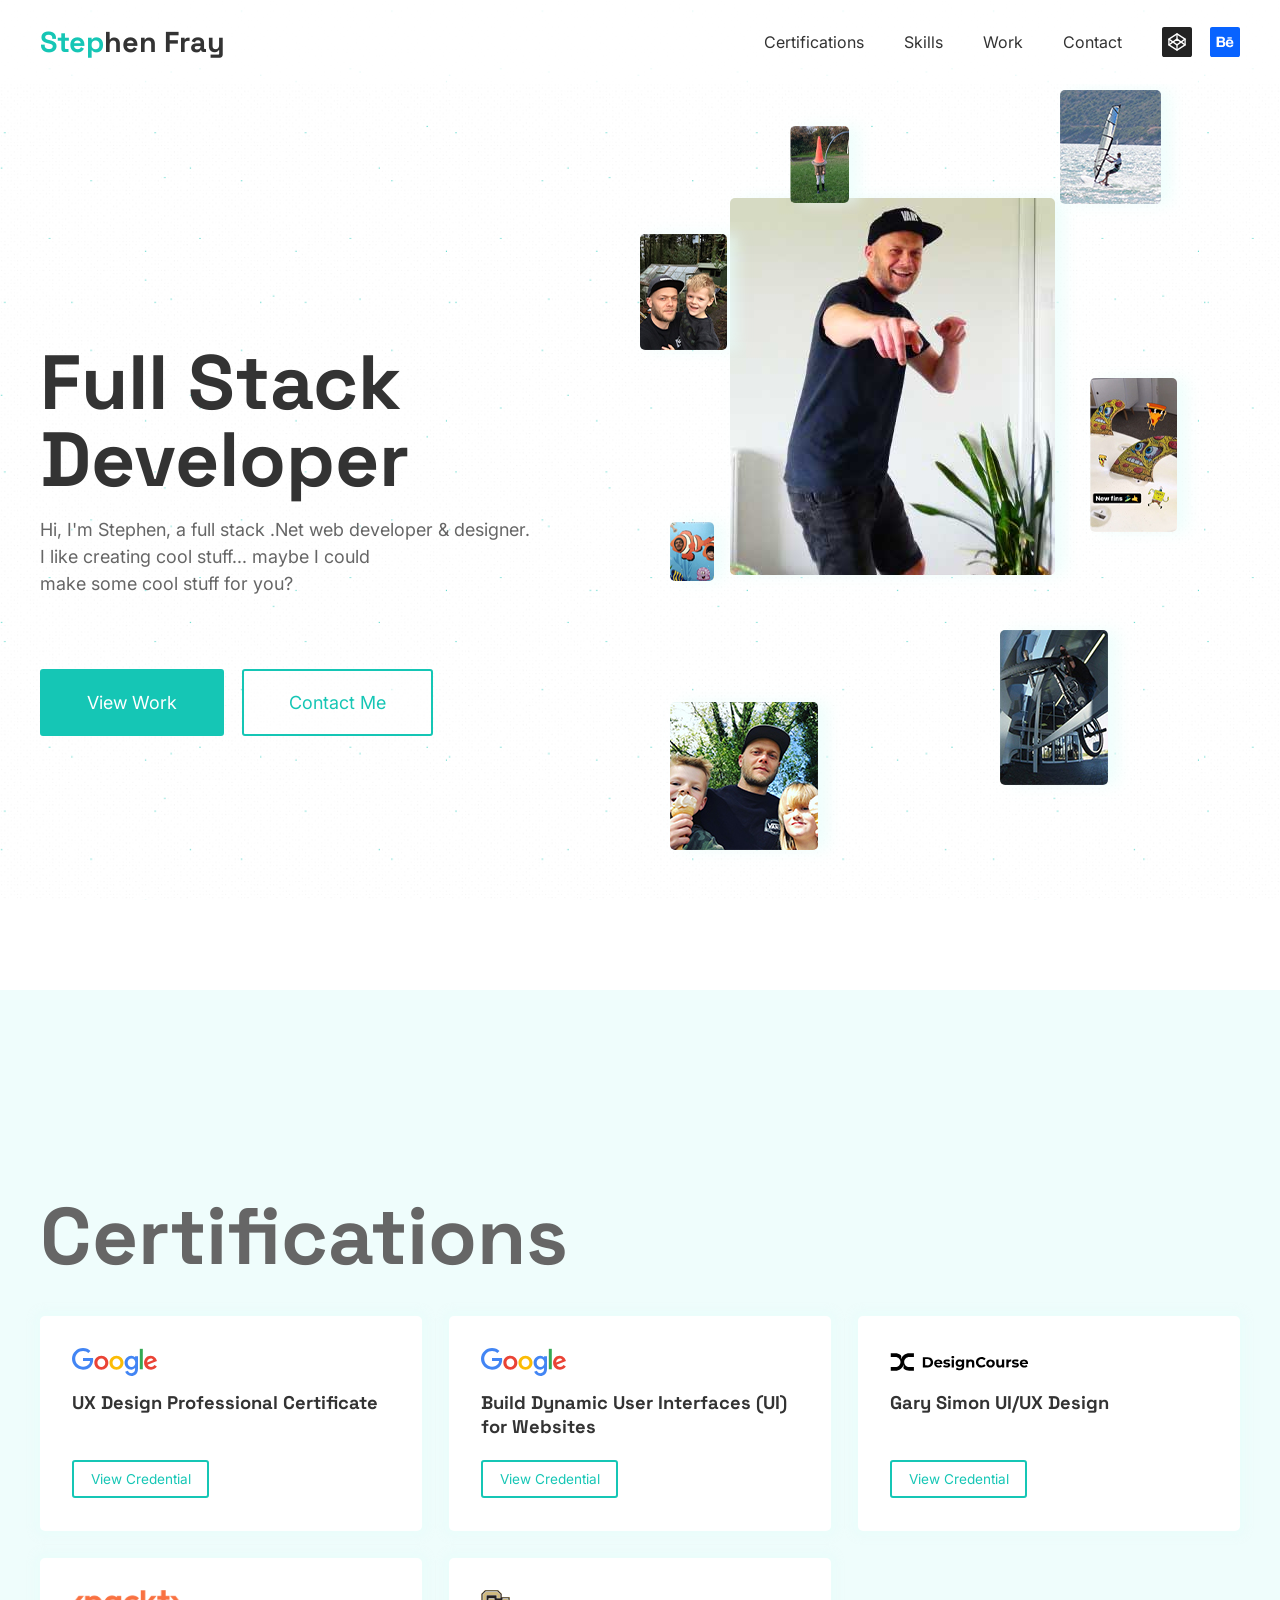
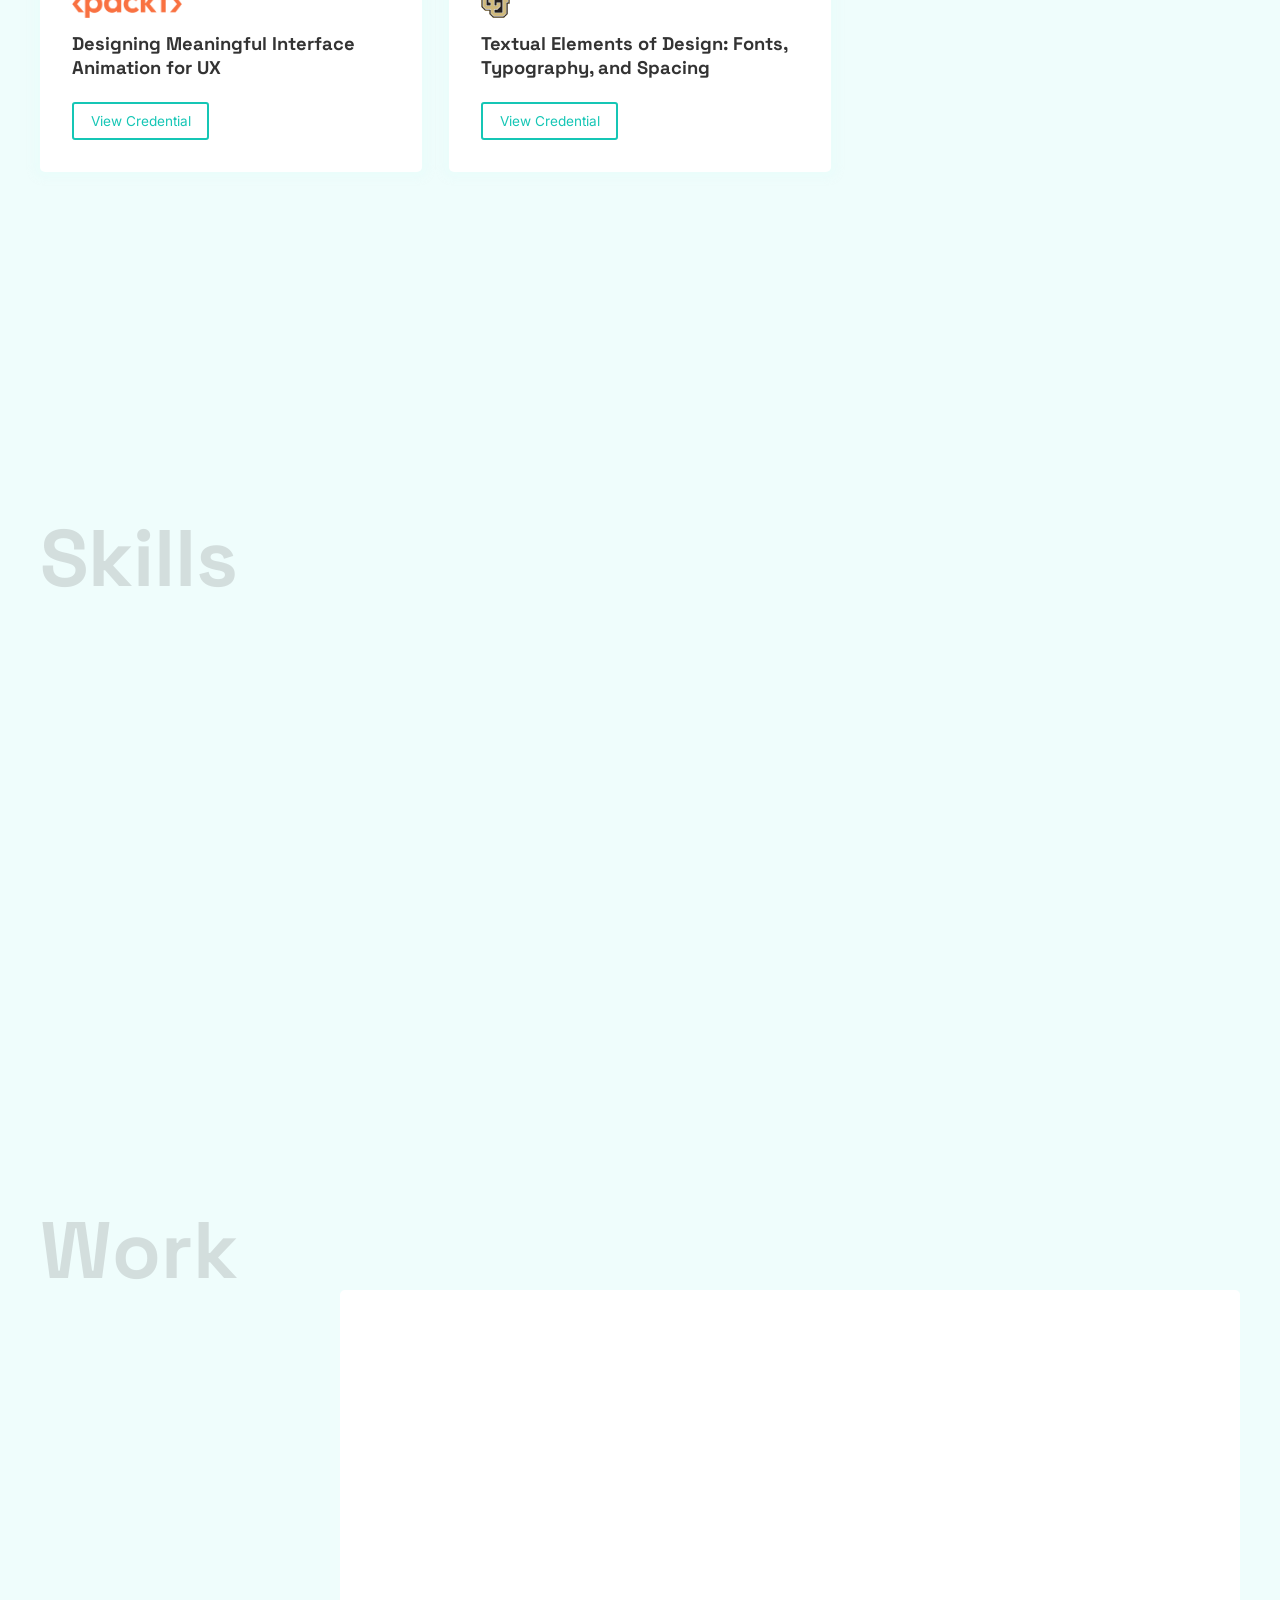
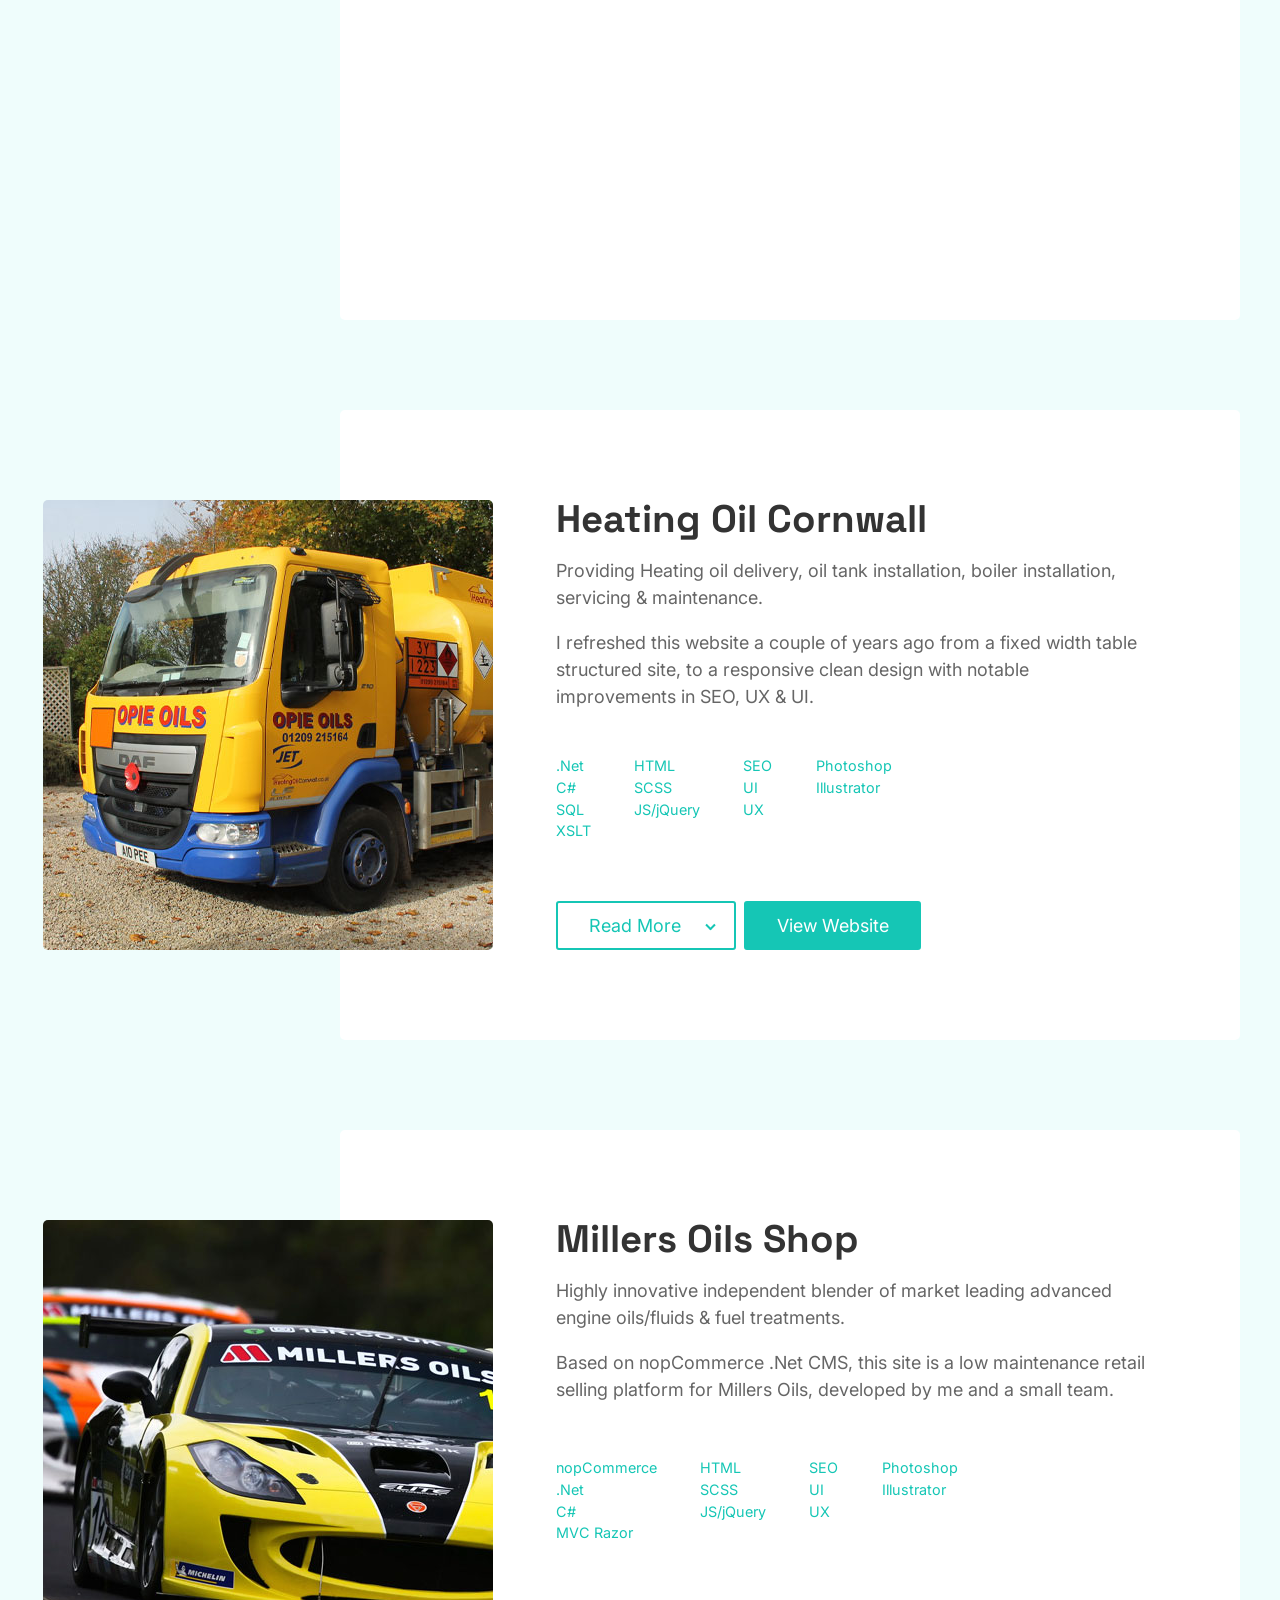
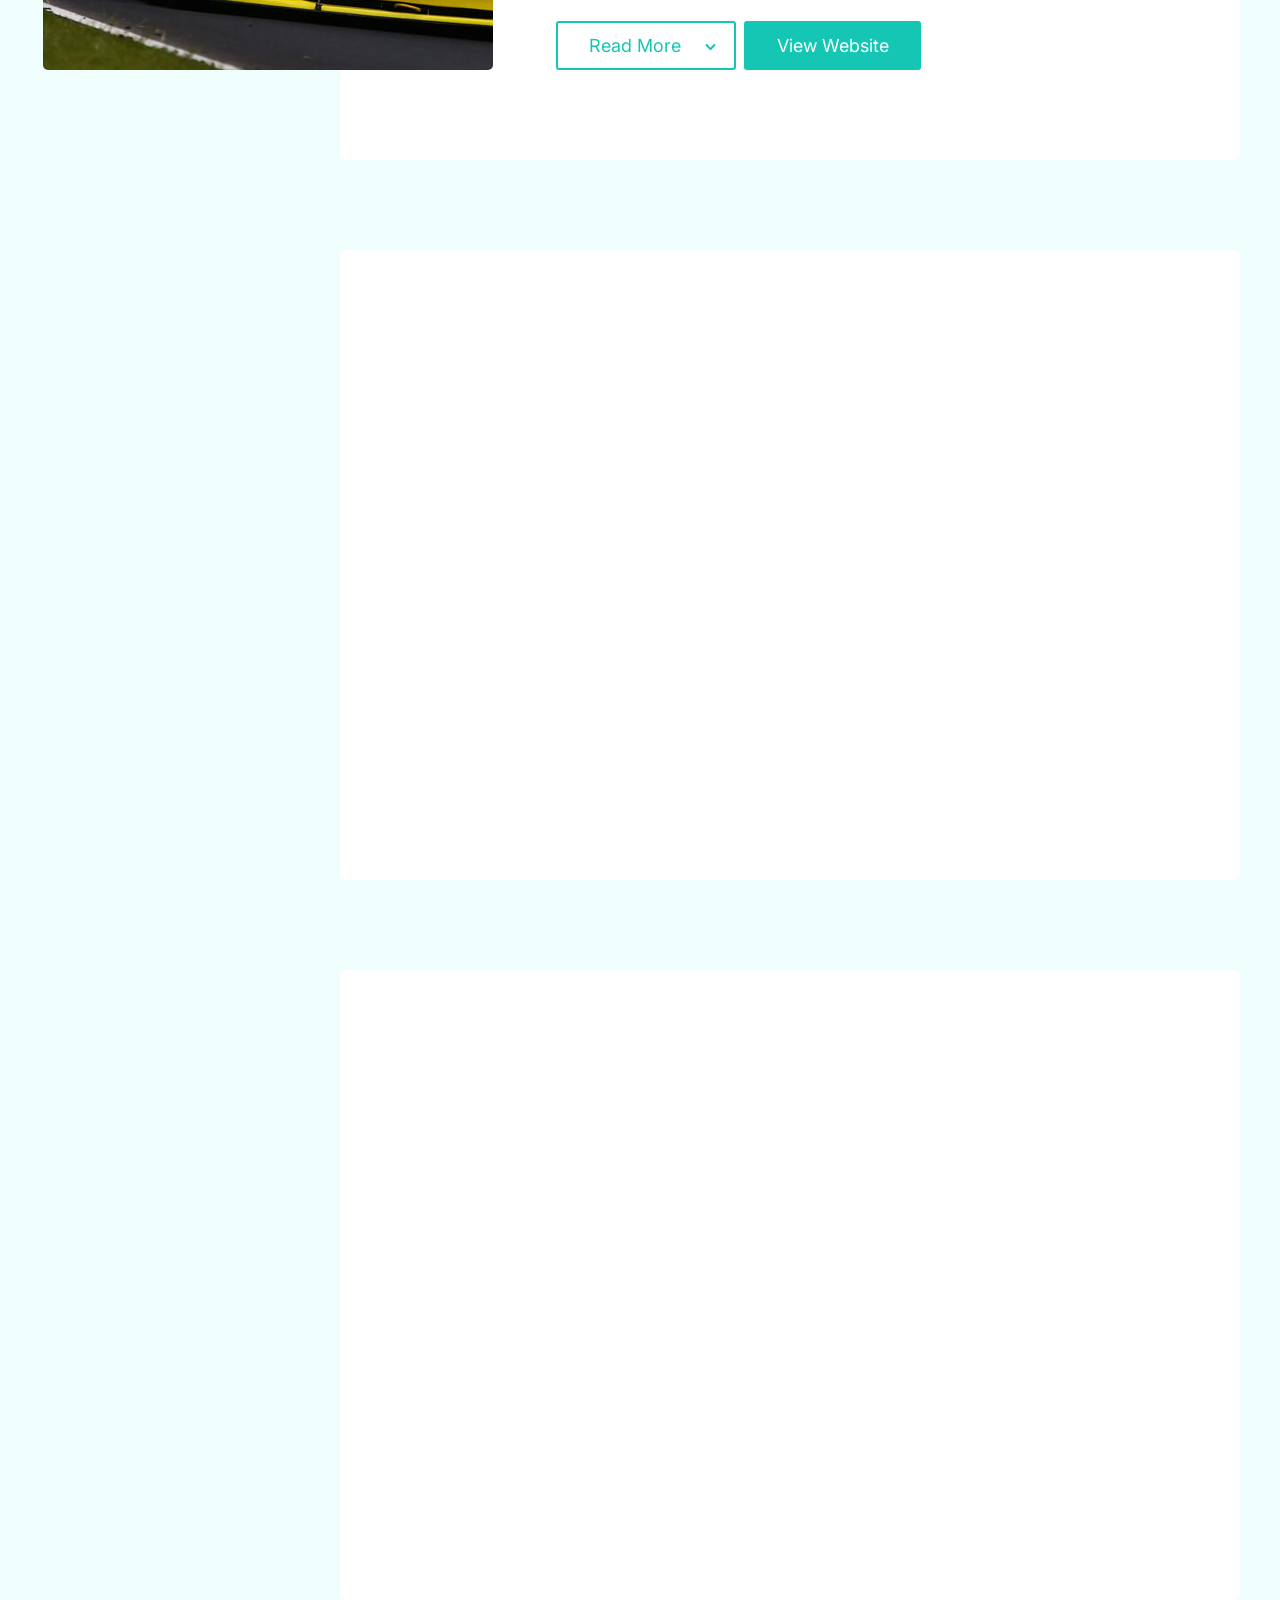
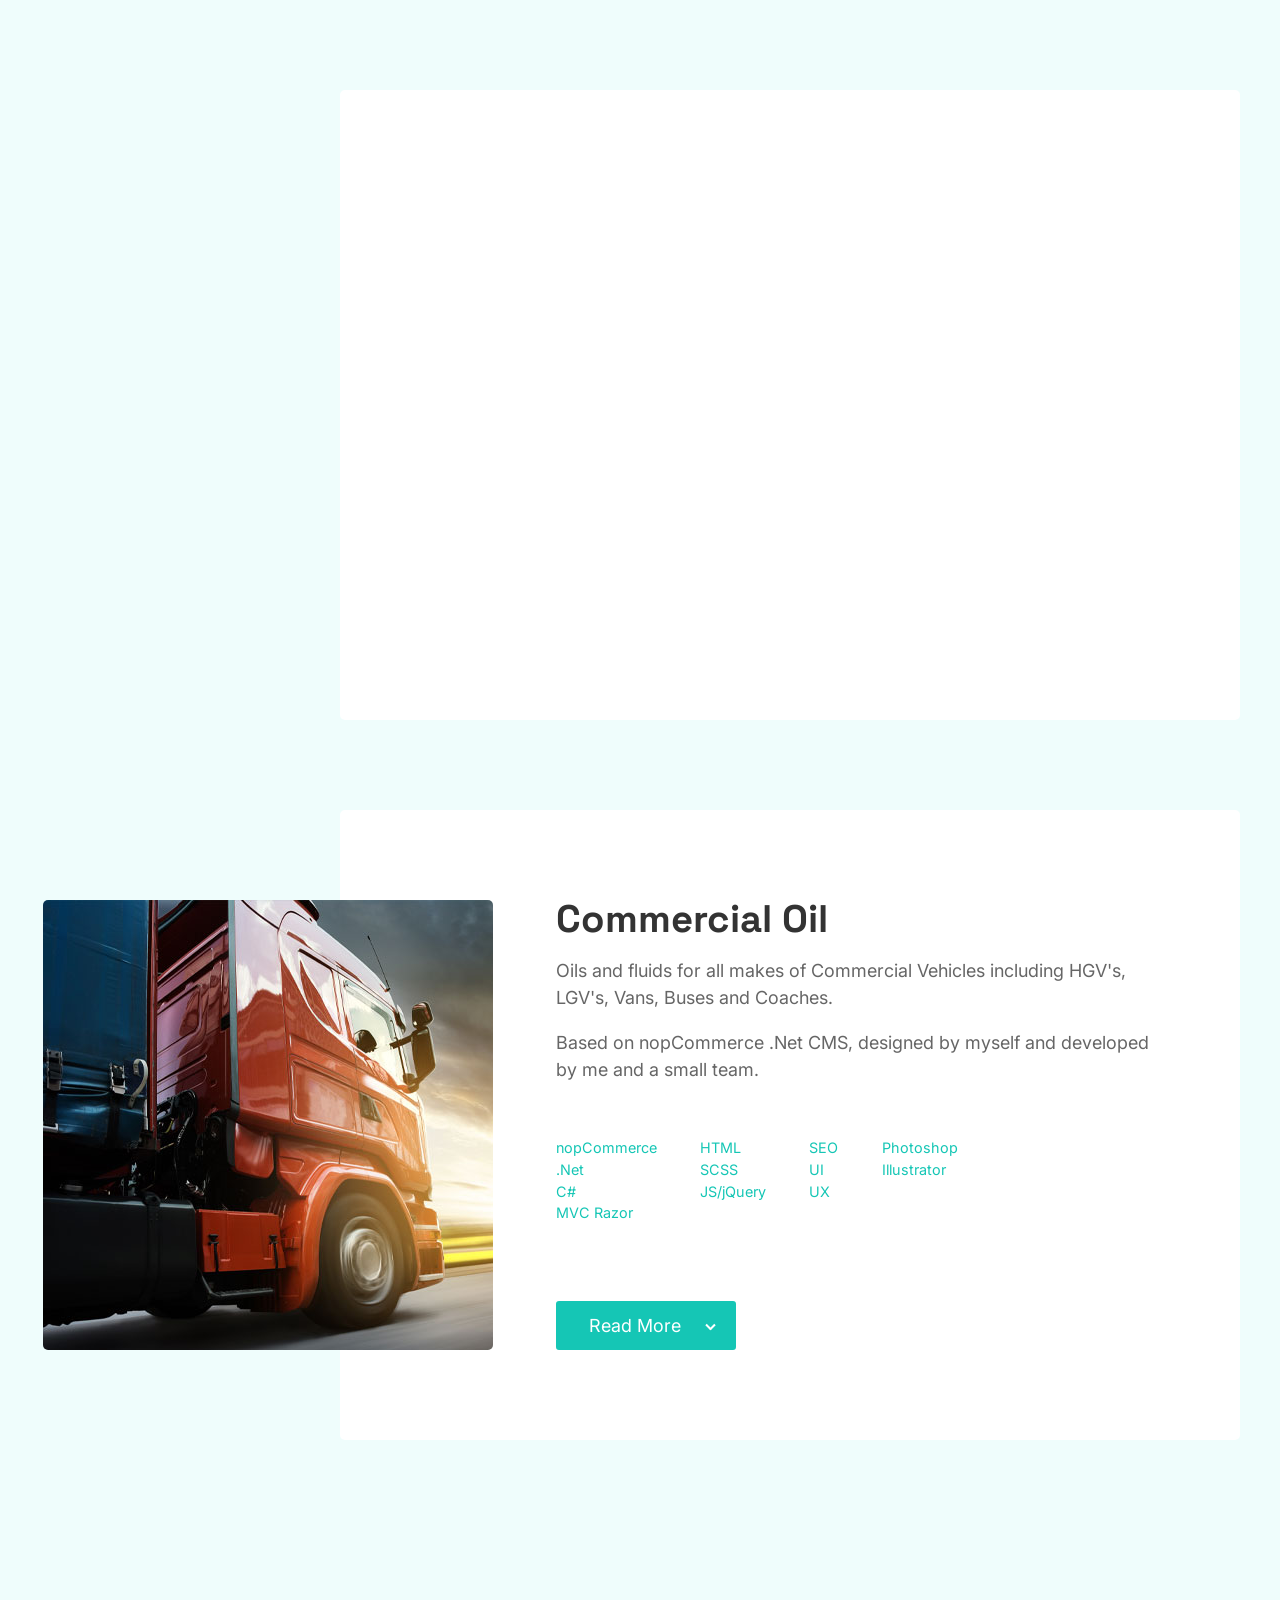
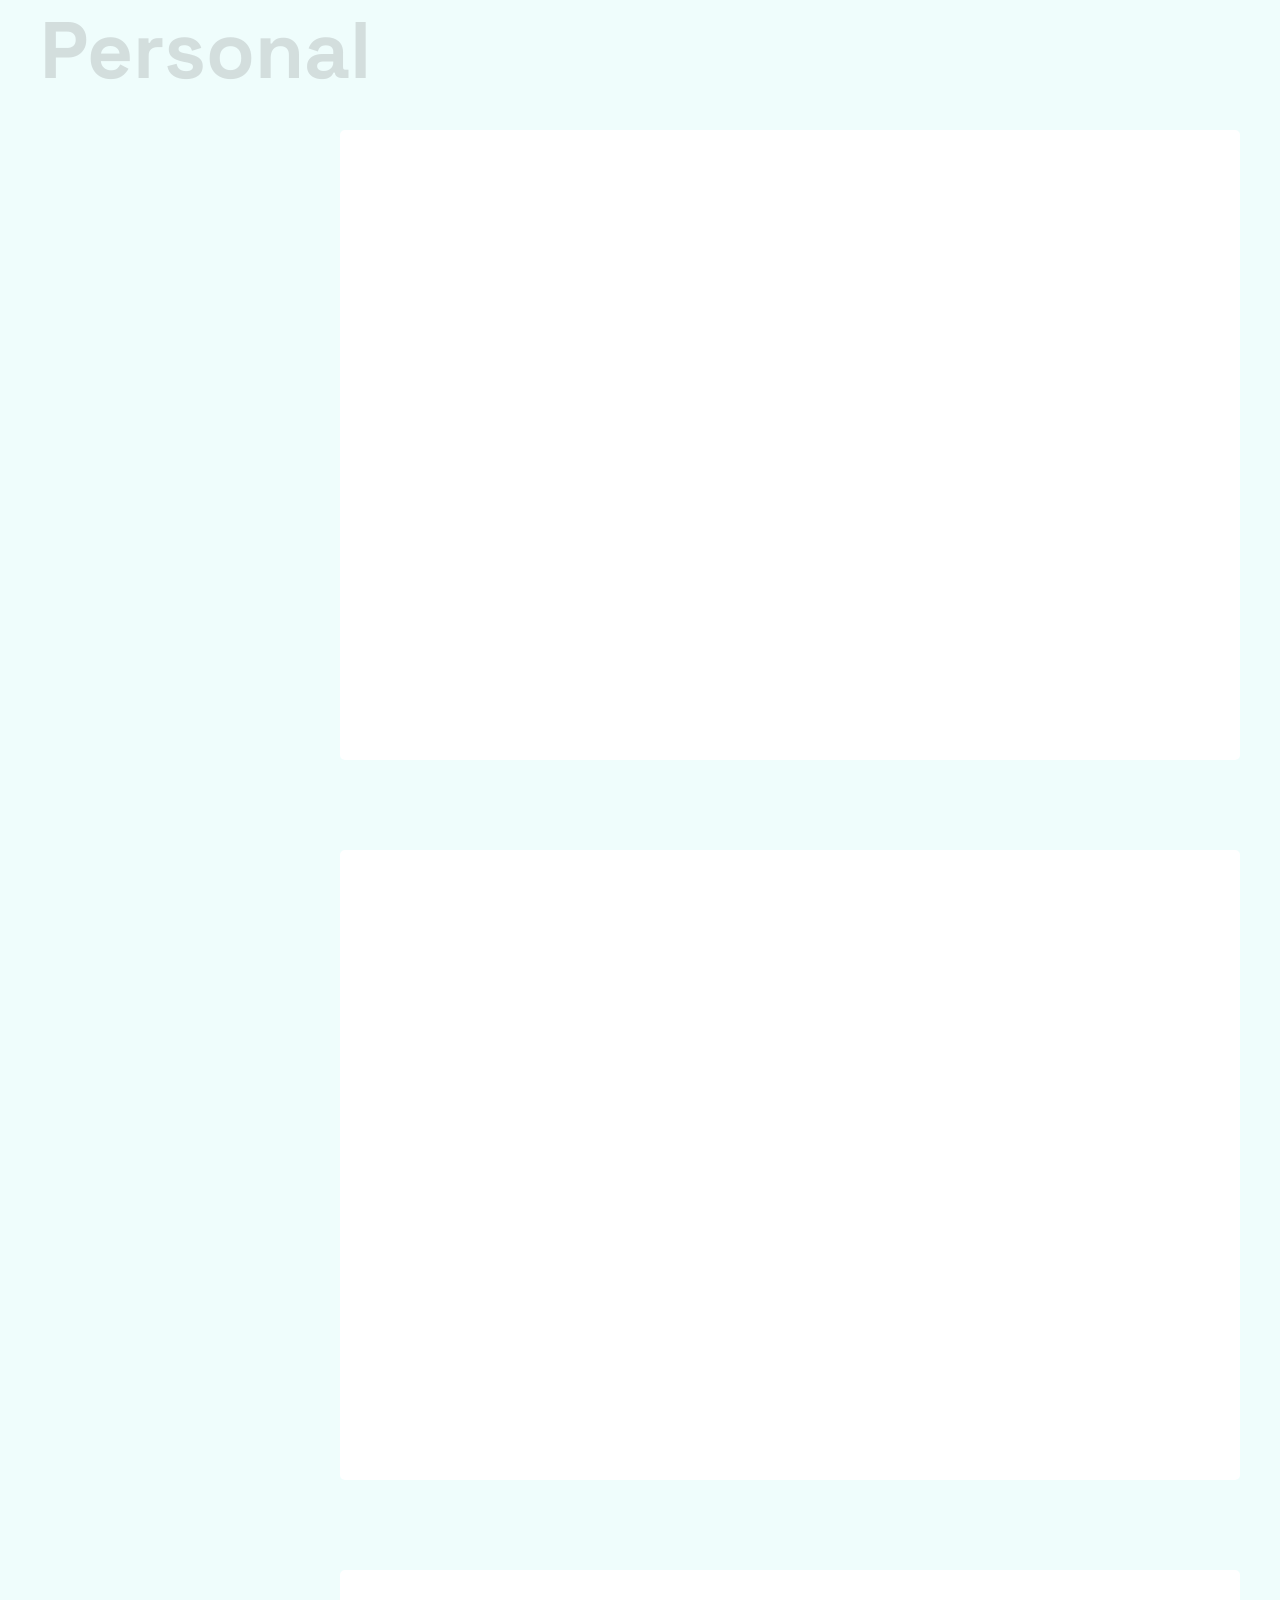
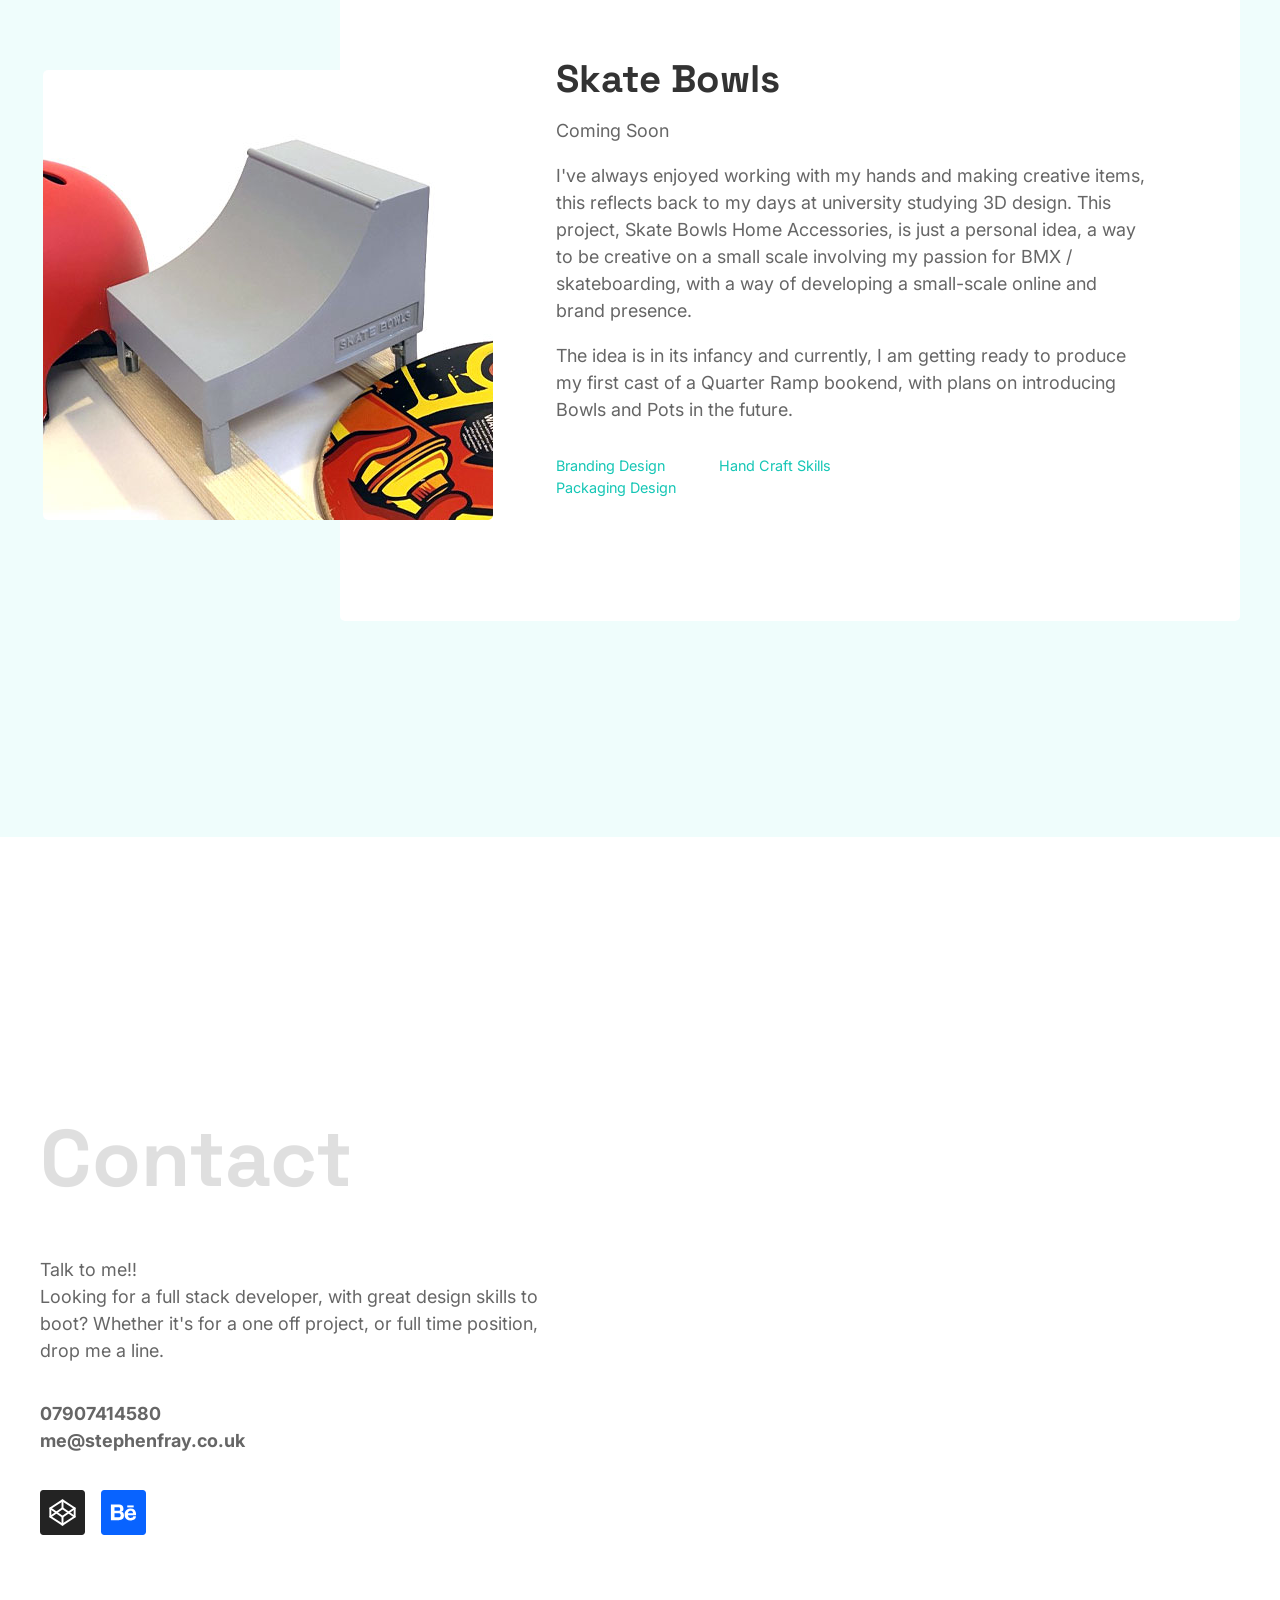
==== commit ec4618ec: "tidy up of css and js" ====
--- a/index.html
+++ b/index.html
@@ -8,7 +8,7 @@
 		<link rel="preconnect" href="https://fonts.googleapis.com" />
 		<link rel="preconnect" href="https://fonts.gstatic.com" crossorigin />
 		<link href="https://fonts.googleapis.com/css2?family=Inter:wght@400;500;600&family=Space+Grotesk:wght@500;600;700&display=swap" rel="stylesheet" />
-		<link href="/css/style.min.2.0.6.css" rel="stylesheet" />
+		<link href="/css/style.min.css?v=2.0.7" rel="stylesheet" />
 		<link rel="icon" href="/img/favicon.ico" type="image/x-icon" />
 		<meta name="robots" content="noindex" />
 	</head>
@@ -95,6 +95,15 @@
 								<a href="https://www.coursera.org/account/accomplishments/verify/10B2K6YBR5KM" class="button --hollow" target="_blank" rel="nofollow noopener noreferrer" title="View Credential">View Credential</a>
 							</div>
 						</div>
+						<div class="certification-card">
+							<div class="logo">
+								<img src="/img/certifications/cu-standalone.png" alt="University of Colorado Boulder" loading="lazy" width="109" height="28" />
+							</div>
+							<h3>Textual Elements of Design: Fonts, Typography, and Spacing</h3>
+							<div class="buttons">
+								<a href="https://www.coursera.org/account/accomplishments/verify/H33OK78K07CW" class="button --hollow" target="_blank" rel="nofollow noopener noreferrer" title="View Credential">View Credential</a>
+							</div>
+						</div>
 					</div>
 				</div>
 			</section>
@@ -662,7 +671,7 @@
 			</div>
 		</section>
 		<div id="lightbox-result"></div>
-		<script defer src="/js/js.min.2.0.6.js"></script>
+		<script defer src="/js/js.min.js?v=2.0.7"></script>
 		<script defer src="/js/tilt.min.js"></script>
 	</body>
 </html>
--- a/css/style.min.css
+++ b/css/style.min.css
@@ -0,0 +1 @@
+:root{--max-width: 1200px;--font-body: "Inter", sans-serif;--font-heading: "Space Grotesk", sans-serif;--font-dark: hsl(0, 0%, 20%);--font-mid: hsl(0, 0%, 40%);--green: hsl(174, 81%, 43%);--light-green: rgba(232, 253, 251, 0.7);--dark-green: hsl(174, 81%, 37%);--dark: #444444;--blue: #0863ff;--dark-blue: #0853d4}header .logo,header ul a{opacity:0;-webkit-transform:translateY(0.2em);transform:translateY(0.2em);-webkit-transition:all .5s ease-in-out;transition:all .5s ease-in-out}header.in-view ul li:nth-of-type(1) a{-webkit-transition-delay:100ms;transition-delay:100ms}header.in-view ul li:nth-of-type(2) a{-webkit-transition-delay:200ms;transition-delay:200ms}header.in-view ul li:nth-of-type(3) a{-webkit-transition-delay:300ms;transition-delay:300ms}header.in-view ul li:nth-of-type(4) a:nth-of-type(1){-webkit-transition-delay:400ms;transition-delay:400ms}header.in-view ul li:nth-of-type(4) a:nth-of-type(2){-webkit-transition-delay:500ms;transition-delay:500ms}header.in-view .logo,header.in-view ul a{opacity:1;-webkit-transform:translateY(0);transform:translateY(0)}.picture-gallery>div{opacity:0;-webkit-filter:blur(2px);filter:blur(2px);-webkit-transform:scale(0.9);transform:scale(0.9);-webkit-transition:all .5s ease-in-out;transition:all .5s ease-in-out}.picture-gallery.in-view>div:nth-of-type(1){-webkit-transition-delay:0ms;transition-delay:0ms}.picture-gallery.in-view>div:nth-of-type(2){-webkit-transition-delay:50ms;transition-delay:50ms}.picture-gallery.in-view>div:nth-of-type(3){-webkit-transition-delay:100ms;transition-delay:100ms}.picture-gallery.in-view>div:nth-of-type(4){-webkit-transition-delay:150ms;transition-delay:150ms}.picture-gallery.in-view>div:nth-of-type(5){-webkit-transition-delay:200ms;transition-delay:200ms}.picture-gallery.in-view>div:nth-of-type(6){-webkit-transition-delay:250ms;transition-delay:250ms}.picture-gallery.in-view>div:nth-of-type(7){-webkit-transition-delay:300ms;transition-delay:300ms}.picture-gallery.in-view>div:nth-of-type(8){-webkit-transition-delay:350ms;transition-delay:350ms}.picture-gallery.in-view>div{opacity:1;-webkit-filter:blur(0);filter:blur(0);-webkit-transform:scale(1);transform:scale(1)}.opening-statement h1,.opening-statement p,.opening-statement a{opacity:0;-webkit-transform:translateY(1em);transform:translateY(1em);-webkit-transition:all .5s ease-in-out;transition:all .5s ease-in-out}.opening-statement h1{-webkit-transform:translateY(0.3em);transform:translateY(0.3em)}.opening-statement.in-view p{-webkit-transition-delay:100ms;transition-delay:100ms}.opening-statement.in-view a:nth-of-type(1){-webkit-transition-delay:200ms;transition-delay:200ms}.opening-statement.in-view a:nth-of-type(2){-webkit-transition-delay:300ms;transition-delay:300ms}.opening-statement.in-view h1,.opening-statement.in-view p,.opening-statement.in-view a{opacity:1;-webkit-transform:translateY(0);transform:translateY(0)}h2{opacity:0;-webkit-transform:translateY(0.5em);transform:translateY(0.5em);-webkit-transition:all .5s ease-in-out;transition:all .5s ease-in-out}h2.in-view{-webkit-transform:translateY(0);transform:translateY(0)}.certifications-list .certification-card{opacity:0;-webkit-transform:translateY(1.5em);transform:translateY(1.5em);-webkit-transition:all .5s ease-in-out;transition:all .5s ease-in-out}.certifications-list.in-view h2{opacity:1;-webkit-transform:translateY(0);transform:translateY(0)}.certifications-list.in-view .certification-card:nth-of-type(1){-webkit-transition-delay:150ms;transition-delay:150ms}.certifications-list.in-view .certification-card:nth-of-type(2){-webkit-transition-delay:300ms;transition-delay:300ms}.certifications-list.in-view .certification-card:nth-of-type(3){-webkit-transition-delay:450ms;transition-delay:450ms}.certifications-list.in-view .certification-card:nth-of-type(4){-webkit-transition-delay:600ms;transition-delay:600ms}.certifications-list.in-view .certification-card:nth-of-type(5){-webkit-transition-delay:750ms;transition-delay:750ms}.certifications-list.in-view .certification-card:nth-of-type(6){-webkit-transition-delay:900ms;transition-delay:900ms}.certifications-list.in-view .certification-card{opacity:1;-webkit-transform:translateY(0);transform:translateY(0)}.skills-lists .core-skills h3,.skills-lists .basic-skills h3{opacity:0;-webkit-transform:translateY(1em);transform:translateY(1em);-webkit-transition:all .5s ease-in-out;transition:all .5s ease-in-out}.skills-lists .core-skills li,.skills-lists .basic-skills li{opacity:0;-webkit-transform:translateY(1em);transform:translateY(1em);-webkit-transition:all .5s ease-in-out;transition:all .5s ease-in-out}.skills-lists.in-view h2{opacity:1;-webkit-transform:translateY(0);transform:translateY(0)}.skills-lists.in-view .core-skills h3,.skills-lists.in-view .basic-skills h3{opacity:1;-webkit-transform:translateY(0);transform:translateY(0);-webkit-transition-delay:150ms;transition-delay:150ms}.skills-lists.in-view .core-skills li:nth-of-type(1),.skills-lists.in-view .basic-skills li:nth-of-type(1){-webkit-transition-delay:250ms;transition-delay:250ms}.skills-lists.in-view .core-skills li:nth-of-type(2),.skills-lists.in-view .basic-skills li:nth-of-type(2){-webkit-transition-delay:310ms;transition-delay:310ms}.skills-lists.in-view .core-skills li:nth-of-type(3),.skills-lists.in-view .basic-skills li:nth-of-type(3){-webkit-transition-delay:370ms;transition-delay:370ms}.skills-lists.in-view .core-skills li:nth-of-type(4),.skills-lists.in-view .basic-skills li:nth-of-type(4){-webkit-transition-delay:430ms;transition-delay:430ms}.skills-lists.in-view .core-skills li:nth-of-type(5),.skills-lists.in-view .basic-skills li:nth-of-type(5){-webkit-transition-delay:490ms;transition-delay:490ms}.skills-lists.in-view .core-skills li:nth-of-type(6),.skills-lists.in-view .basic-skills li:nth-of-type(6){-webkit-transition-delay:550ms;transition-delay:550ms}.skills-lists.in-view .core-skills li:nth-of-type(7),.skills-lists.in-view .basic-skills li:nth-of-type(7){-webkit-transition-delay:610ms;transition-delay:610ms}.skills-lists.in-view .core-skills li:nth-of-type(8),.skills-lists.in-view .basic-skills li:nth-of-type(8){-webkit-transition-delay:670ms;transition-delay:670ms}.skills-lists.in-view .core-skills li:nth-of-type(9),.skills-lists.in-view .basic-skills li:nth-of-type(9){-webkit-transition-delay:730ms;transition-delay:730ms}.skills-lists.in-view .core-skills li:nth-of-type(10),.skills-lists.in-view .basic-skills li:nth-of-type(10){-webkit-transition-delay:790ms;transition-delay:790ms}.skills-lists.in-view .core-skills li:nth-of-type(11),.skills-lists.in-view .basic-skills li:nth-of-type(11){-webkit-transition-delay:850ms;transition-delay:850ms}.skills-lists.in-view .core-skills li:nth-of-type(12),.skills-lists.in-view .basic-skills li:nth-of-type(12){-webkit-transition-delay:910ms;transition-delay:910ms}.skills-lists.in-view .core-skills li:nth-of-type(13),.skills-lists.in-view .basic-skills li:nth-of-type(13){-webkit-transition-delay:970ms;transition-delay:970ms}.skills-lists.in-view .core-skills li:nth-of-type(14),.skills-lists.in-view .basic-skills li:nth-of-type(14){-webkit-transition-delay:1030ms;transition-delay:1030ms}.skills-lists.in-view .core-skills li:nth-of-type(15),.skills-lists.in-view .basic-skills li:nth-of-type(15){-webkit-transition-delay:1090ms;transition-delay:1090ms}.skills-lists.in-view .core-skills li:nth-of-type(16),.skills-lists.in-view .basic-skills li:nth-of-type(16){-webkit-transition-delay:1150ms;transition-delay:1150ms}.skills-lists.in-view .core-skills li:nth-of-type(17),.skills-lists.in-view .basic-skills li:nth-of-type(17){-webkit-transition-delay:1210ms;transition-delay:1210ms}.skills-lists.in-view .core-skills li:nth-of-type(18),.skills-lists.in-view .basic-skills li:nth-of-type(18){-webkit-transition-delay:1270ms;transition-delay:1270ms}.skills-lists.in-view .core-skills li:nth-of-type(19),.skills-lists.in-view .basic-skills li:nth-of-type(19){-webkit-transition-delay:1330ms;transition-delay:1330ms}.skills-lists.in-view .core-skills li:nth-of-type(20),.skills-lists.in-view .basic-skills li:nth-of-type(20){-webkit-transition-delay:1390ms;transition-delay:1390ms}.skills-lists.in-view .core-skills li:nth-of-type(21),.skills-lists.in-view .basic-skills li:nth-of-type(21){-webkit-transition-delay:1450ms;transition-delay:1450ms}.skills-lists.in-view .core-skills li:nth-of-type(22),.skills-lists.in-view .basic-skills li:nth-of-type(22){-webkit-transition-delay:1510ms;transition-delay:1510ms}.skills-lists.in-view .core-skills li:nth-of-type(23),.skills-lists.in-view .basic-skills li:nth-of-type(23){-webkit-transition-delay:1570ms;transition-delay:1570ms}.skills-lists.in-view .core-skills li:nth-of-type(24),.skills-lists.in-view .basic-skills li:nth-of-type(24){-webkit-transition-delay:1630ms;transition-delay:1630ms}.skills-lists.in-view .core-skills li,.skills-lists.in-view .basic-skills li{opacity:1;-webkit-transform:translateY(0);transform:translateY(0)}#work article .image-container{opacity:0;-webkit-transform:translateY(1.5em);transform:translateY(1.5em);-webkit-transition:all .5s ease-in-out;transition:all .5s ease-in-out}#work article h3{opacity:0;-webkit-transform:translateY(0.4em);transform:translateY(0.4em);-webkit-transition:all .5s ease-in-out;transition:all .5s ease-in-out}#work article p,#work article .skills-used,#work article .buttons{opacity:0;-webkit-transform:translateY(1em);transform:translateY(1em);-webkit-transition:all .5s ease-in-out;transition:all .5s ease-in-out}#work article.in-view h3{-webkit-transition-delay:300ms;transition-delay:300ms}#work article.in-view p{-webkit-transition-delay:400ms;transition-delay:400ms}#work article.in-view .skills-used{-webkit-transition-delay:500ms;transition-delay:500ms}#work article.in-view .buttons{-webkit-transition-delay:600ms;transition-delay:600ms}#work article.in-view h3,#work article.in-view p,#work article.in-view .skills-used,#work article.in-view .buttons{opacity:1;-webkit-transform:translateY(0);transform:translateY(0)}#work article.in-view .image-container{opacity:1;-webkit-transform:translateY(0);transform:translateY(0)}#contact .watch h2{-webkit-transform:translateY(0.3em);transform:translateY(0.3em);-webkit-transition:-webkit-transform .5s ease-in-out;transition:-webkit-transform .5s ease-in-out;transition:transform .5s ease-in-out;transition:transform .5s ease-in-out, -webkit-transform .5s ease-in-out}#contact .watch p,#contact .watch .links{opacity:0;-webkit-transform:translateY(1em);transform:translateY(1em);-webkit-transition:all .5s ease-in-out;transition:all .5s ease-in-out}#contact .watch.in-view h2{-webkit-transform:translateY(0);transform:translateY(0)}#contact .watch.in-view p:nth-of-type(1){-webkit-transition-delay:150ms;transition-delay:150ms}#contact .watch.in-view p:nth-of-type(2){-webkit-transition-delay:300ms;transition-delay:300ms}#contact .watch.in-view .links{-webkit-transition-delay:450ms;transition-delay:450ms}#contact .watch.in-view p,#contact .watch.in-view .links{opacity:1;-webkit-transform:translateY(0);transform:translateY(0)}*,*::before,*::after{-webkit-box-sizing:border-box;box-sizing:border-box}img{max-width:100%;width:auto;height:auto;vertical-align:middle;border:0}body{font-family:var(--font-body);padding:8em 0 0 0;margin:0}@media all and (min-width: 651px){body{padding:5em 0 0 0}}body{background-color:#fff;background-image:url("data:image/svg+xml,%3Csvg xmlns='http://www.w3.org/2000/svg' viewBox='0 0 2000 1500'%3E%3Cdefs%3E%3Crect stroke='%23ffffff' stroke-width='0.9' width='1' height='1' id='s'/%3E%3Cpattern id='a' width='3' height='3' patternUnits='userSpaceOnUse' patternTransform='scale(5) translate(-800 -600)'%3E%3Cuse fill='%23fcfcfc' href='%23s' y='2'/%3E%3Cuse fill='%23fcfcfc' href='%23s' x='1' y='2'/%3E%3Cuse fill='%23fafafa' href='%23s' x='2' y='2'/%3E%3Cuse fill='%23fafafa' href='%23s'/%3E%3Cuse fill='%23f7f7f7' href='%23s' x='2'/%3E%3Cuse fill='%23f7f7f7' href='%23s' x='1' y='1'/%3E%3C/pattern%3E%3Cpattern id='b' width='7' height='11' patternUnits='userSpaceOnUse' patternTransform='scale(5) translate(-800 -600)'%3E%3Cg fill='%23f5f5f5'%3E%3Cuse href='%23s'/%3E%3Cuse href='%23s' y='5' /%3E%3Cuse href='%23s' x='1' y='10'/%3E%3Cuse href='%23s' x='2' y='1'/%3E%3Cuse href='%23s' x='2' y='4'/%3E%3Cuse href='%23s' x='3' y='8'/%3E%3Cuse href='%23s' x='4' y='3'/%3E%3Cuse href='%23s' x='4' y='7'/%3E%3Cuse href='%23s' x='5' y='2'/%3E%3Cuse href='%23s' x='5' y='6'/%3E%3Cuse href='%23s' x='6' y='9'/%3E%3C/g%3E%3C/pattern%3E%3Cpattern id='h' width='5' height='13' patternUnits='userSpaceOnUse' patternTransform='scale(5) translate(-800 -600)'%3E%3Cg fill='%23f5f5f5'%3E%3Cuse href='%23s' y='5'/%3E%3Cuse href='%23s' y='8'/%3E%3Cuse href='%23s' x='1' y='1'/%3E%3Cuse href='%23s' x='1' y='9'/%3E%3Cuse href='%23s' x='1' y='12'/%3E%3Cuse href='%23s' x='2'/%3E%3Cuse href='%23s' x='2' y='4'/%3E%3Cuse href='%23s' x='3' y='2'/%3E%3Cuse href='%23s' x='3' y='6'/%3E%3Cuse href='%23s' x='3' y='11'/%3E%3Cuse href='%23s' x='4' y='3'/%3E%3Cuse href='%23s' x='4' y='7'/%3E%3Cuse href='%23s' x='4' y='10'/%3E%3C/g%3E%3C/pattern%3E%3Cpattern id='c' width='17' height='13' patternUnits='userSpaceOnUse' patternTransform='scale(5) translate(-800 -600)'%3E%3Cg fill='%23f2f2f2'%3E%3Cuse href='%23s' y='11'/%3E%3Cuse href='%23s' x='2' y='9'/%3E%3Cuse href='%23s' x='5' y='12'/%3E%3Cuse href='%23s' x='9' y='4'/%3E%3Cuse href='%23s' x='12' y='1'/%3E%3Cuse href='%23s' x='16' y='6'/%3E%3C/g%3E%3C/pattern%3E%3Cpattern id='d' width='19' height='17' patternUnits='userSpaceOnUse' patternTransform='scale(5) translate(-800 -600)'%3E%3Cg fill='%23ffffff'%3E%3Cuse href='%23s' y='9'/%3E%3Cuse href='%23s' x='16' y='5'/%3E%3Cuse href='%23s' x='14' y='2'/%3E%3Cuse href='%23s' x='11' y='11'/%3E%3Cuse href='%23s' x='6' y='14'/%3E%3C/g%3E%3Cg fill='%23efefef'%3E%3Cuse href='%23s' x='3' y='13'/%3E%3Cuse href='%23s' x='9' y='7'/%3E%3Cuse href='%23s' x='13' y='10'/%3E%3Cuse href='%23s' x='15' y='4'/%3E%3Cuse href='%23s' x='18' y='1'/%3E%3C/g%3E%3C/pattern%3E%3Cpattern id='e' width='47' height='53' patternUnits='userSpaceOnUse' patternTransform='scale(5) translate(-800 -600)'%3E%3Cg fill='%2315C6B5'%3E%3Cuse href='%23s' x='2' y='5'/%3E%3Cuse href='%23s' x='16' y='38'/%3E%3Cuse href='%23s' x='46' y='42'/%3E%3Cuse href='%23s' x='29' y='20'/%3E%3C/g%3E%3C/pattern%3E%3Cpattern id='f' width='59' height='71' patternUnits='userSpaceOnUse' patternTransform='scale(5) translate(-800 -600)'%3E%3Cg fill='%2315C6B5'%3E%3Cuse href='%23s' x='33' y='13'/%3E%3Cuse href='%23s' x='27' y='54'/%3E%3Cuse href='%23s' x='55' y='55'/%3E%3C/g%3E%3C/pattern%3E%3Cpattern id='g' width='139' height='97' patternUnits='userSpaceOnUse' patternTransform='scale(5) translate(-800 -600)'%3E%3Cg fill='%2315C6B5'%3E%3Cuse href='%23s' x='11' y='8'/%3E%3Cuse href='%23s' x='51' y='13'/%3E%3Cuse href='%23s' x='17' y='73'/%3E%3Cuse href='%23s' x='99' y='57'/%3E%3C/g%3E%3C/pattern%3E%3C/defs%3E%3Crect fill='url(%23a)' width='100%25' height='100%25'/%3E%3Crect fill='url(%23b)' width='100%25' height='100%25'/%3E%3Crect fill='url(%23h)' width='100%25' height='100%25'/%3E%3Crect fill='url(%23c)' width='100%25' height='100%25'/%3E%3Crect fill='url(%23d)' width='100%25' height='100%25'/%3E%3Crect fill='url(%23e)' width='100%25' height='100%25'/%3E%3Crect fill='url(%23f)' width='100%25' height='100%25'/%3E%3Crect fill='url(%23g)' width='100%25' height='100%25'/%3E%3C/svg%3E");background-attachment:fixed;background-size:cover}@media all and (min-width: 850px){body{background-image:url("data:image/svg+xml,%3Csvg xmlns='http://www.w3.org/2000/svg' viewBox='0 0 2000 1500'%3E%3Cdefs%3E%3Crect stroke='%23ffffff' stroke-width='0.7' width='1' height='1' id='s'/%3E%3Cpattern id='a' width='3' height='3' patternUnits='userSpaceOnUse' patternTransform='scale(5) translate(-800 -600)'%3E%3Cuse fill='%23fcfcfc' href='%23s' y='2'/%3E%3Cuse fill='%23fcfcfc' href='%23s' x='1' y='2'/%3E%3Cuse fill='%23fafafa' href='%23s' x='2' y='2'/%3E%3Cuse fill='%23fafafa' href='%23s'/%3E%3Cuse fill='%23f7f7f7' href='%23s' x='2'/%3E%3Cuse fill='%23f7f7f7' href='%23s' x='1' y='1'/%3E%3C/pattern%3E%3Cpattern id='b' width='7' height='11' patternUnits='userSpaceOnUse' patternTransform='scale(5) translate(-800 -600)'%3E%3Cg fill='%23f5f5f5'%3E%3Cuse href='%23s'/%3E%3Cuse href='%23s' y='5' /%3E%3Cuse href='%23s' x='1' y='10'/%3E%3Cuse href='%23s' x='2' y='1'/%3E%3Cuse href='%23s' x='2' y='4'/%3E%3Cuse href='%23s' x='3' y='8'/%3E%3Cuse href='%23s' x='4' y='3'/%3E%3Cuse href='%23s' x='4' y='7'/%3E%3Cuse href='%23s' x='5' y='2'/%3E%3Cuse href='%23s' x='5' y='6'/%3E%3Cuse href='%23s' x='6' y='9'/%3E%3C/g%3E%3C/pattern%3E%3Cpattern id='h' width='5' height='13' patternUnits='userSpaceOnUse' patternTransform='scale(5) translate(-800 -600)'%3E%3Cg fill='%23f5f5f5'%3E%3Cuse href='%23s' y='5'/%3E%3Cuse href='%23s' y='8'/%3E%3Cuse href='%23s' x='1' y='1'/%3E%3Cuse href='%23s' x='1' y='9'/%3E%3Cuse href='%23s' x='1' y='12'/%3E%3Cuse href='%23s' x='2'/%3E%3Cuse href='%23s' x='2' y='4'/%3E%3Cuse href='%23s' x='3' y='2'/%3E%3Cuse href='%23s' x='3' y='6'/%3E%3Cuse href='%23s' x='3' y='11'/%3E%3Cuse href='%23s' x='4' y='3'/%3E%3Cuse href='%23s' x='4' y='7'/%3E%3Cuse href='%23s' x='4' y='10'/%3E%3C/g%3E%3C/pattern%3E%3Cpattern id='c' width='17' height='13' patternUnits='userSpaceOnUse' patternTransform='scale(5) translate(-800 -600)'%3E%3Cg fill='%23f2f2f2'%3E%3Cuse href='%23s' y='11'/%3E%3Cuse href='%23s' x='2' y='9'/%3E%3Cuse href='%23s' x='5' y='12'/%3E%3Cuse href='%23s' x='9' y='4'/%3E%3Cuse href='%23s' x='12' y='1'/%3E%3Cuse href='%23s' x='16' y='6'/%3E%3C/g%3E%3C/pattern%3E%3Cpattern id='d' width='19' height='17' patternUnits='userSpaceOnUse' patternTransform='scale(5) translate(-800 -600)'%3E%3Cg fill='%23ffffff'%3E%3Cuse href='%23s' y='9'/%3E%3Cuse href='%23s' x='16' y='5'/%3E%3Cuse href='%23s' x='14' y='2'/%3E%3Cuse href='%23s' x='11' y='11'/%3E%3Cuse href='%23s' x='6' y='14'/%3E%3C/g%3E%3Cg fill='%23efefef'%3E%3Cuse href='%23s' x='3' y='13'/%3E%3Cuse href='%23s' x='9' y='7'/%3E%3Cuse href='%23s' x='13' y='10'/%3E%3Cuse href='%23s' x='15' y='4'/%3E%3Cuse href='%23s' x='18' y='1'/%3E%3C/g%3E%3C/pattern%3E%3Cpattern id='e' width='47' height='53' patternUnits='userSpaceOnUse' patternTransform='scale(5) translate(-800 -600)'%3E%3Cg fill='%2315C6B5'%3E%3Cuse href='%23s' x='2' y='5'/%3E%3Cuse href='%23s' x='16' y='38'/%3E%3Cuse href='%23s' x='46' y='42'/%3E%3Cuse href='%23s' x='29' y='20'/%3E%3C/g%3E%3C/pattern%3E%3Cpattern id='f' width='59' height='71' patternUnits='userSpaceOnUse' patternTransform='scale(5) translate(-800 -600)'%3E%3Cg fill='%2315C6B5'%3E%3Cuse href='%23s' x='33' y='13'/%3E%3Cuse href='%23s' x='27' y='54'/%3E%3Cuse href='%23s' x='55' y='55'/%3E%3C/g%3E%3C/pattern%3E%3Cpattern id='g' width='139' height='97' patternUnits='userSpaceOnUse' patternTransform='scale(5) translate(-800 -600)'%3E%3Cg fill='%2315C6B5'%3E%3Cuse href='%23s' x='11' y='8'/%3E%3Cuse href='%23s' x='51' y='13'/%3E%3Cuse href='%23s' x='17' y='73'/%3E%3Cuse href='%23s' x='99' y='57'/%3E%3C/g%3E%3C/pattern%3E%3C/defs%3E%3Crect fill='url(%23a)' width='100%25' height='100%25'/%3E%3Crect fill='url(%23b)' width='100%25' height='100%25'/%3E%3Crect fill='url(%23h)' width='100%25' height='100%25'/%3E%3Crect fill='url(%23c)' width='100%25' height='100%25'/%3E%3Crect fill='url(%23d)' width='100%25' height='100%25'/%3E%3Crect fill='url(%23e)' width='100%25' height='100%25'/%3E%3Crect fill='url(%23f)' width='100%25' height='100%25'/%3E%3Crect fill='url(%23g)' width='100%25' height='100%25'/%3E%3C/svg%3E")}}html{scroll-behavior:smooth}.coloured-background{background-color:var(--light-green)}body{color:var(--font-mid);font-size:clamp(16px,2vw,18px);line-height:1.5}h1,h3,h4,h5{color:var(--font-dark);font-family:var(--font-heading);font-weight:700}h1{font-size:clamp(2.4rem,10vw,5rem);margin:0 0 .1em 0;line-height:1}@media all and (min-width: 900px){h1{font-size:clamp(2.4rem,6vw,10rem)}}h2{font-family:var(--font-heading);font-weight:700;font-size:clamp(3rem,10vw,5rem);margin:1em 0 .5em 0;line-height:1;opacity:.2;width:100%}h3{font-size:1rem}ul{font-size:1rem}ul.tick-list{padding:0;margin:0 0 0 2.5em;list-style:none}ul.tick-list li{margin:.7em 0;position:relative}ul.tick-list li::before{content:"";width:25px;position:absolute;left:-2.5em;top:0;bottom:0;background-image:url(/img/svg/tick.svg);background-position:left center;background-repeat:no-repeat;background-size:14px}header{position:fixed;top:0;left:0;width:100%;background-color:hsla(0,0%,100%,.8);z-index:9999;color:var(--font-dark);padding:1.5em 1em}.button{display:-webkit-box;display:-ms-flexbox;display:flex;border-radius:3px;padding:.5em 1.7em;text-decoration:none;-webkit-transition:all 150ms ease-in-out;transition:all 150ms ease-in-out;-webkit-box-align:center;-ms-flex-align:center;align-items:center}.button.--solid{border:2px solid var(--green);background-color:var(--green);color:#fff}.button.--blue{border:2px solid var(--blue);background-color:var(--blue);color:#fff}.button.--hollow{border:2px solid var(--green);color:var(--green);background-color:hsla(0,0%,100%,.6)}.button:hover,.button:focus{border:2px solid var(--dark-green);background-color:var(--dark-green);color:#fff}.button.--read-more{padding-right:2.5em;position:relative;cursor:pointer;min-width:10em}.button.--read-more::after,.button.--read-more::before{content:"";top:50%;right:0;position:absolute;height:2px;width:7px;background-color:var(--green);-webkit-transition:all 150ms ease-in-out;transition:all 150ms ease-in-out}.button.--read-more::after{right:1.2em;-webkit-transform:rotate(45deg);transform:rotate(45deg)}.button.--read-more::before{right:calc(1.2em - 4px);-webkit-transform:rotate(-45deg);transform:rotate(-45deg)}.button.--read-more:hover::after,.button.--read-more:hover::before,.button.--read-more:focus::after,.button.--read-more:focus::before{background-color:#fff}.button.--read-more.active::after{-webkit-transform:rotate(-45deg);transform:rotate(-45deg)}.button.--read-more.active::before{-webkit-transform:rotate(45deg);transform:rotate(45deg)}.button.--read-more.--filled{background-color:var(--green);border:2px solid var(--green);color:#fff}.button.--read-more.--filled::after,.button.--read-more.--filled::before{background-color:#fff}.button.--read-more.--filled:hover{background-color:var(--dark-green);border:2px solid var(--dark-green)}.empty-button{color:var(--green);padding:.5em 1.7em;cursor:pointer}nav{max-width:var(--max-width);margin:auto;display:-webkit-box;display:-ms-flexbox;display:flex;-ms-flex-wrap:wrap;flex-wrap:wrap;-webkit-box-align:center;-ms-flex-align:center;align-items:center;line-height:1}@media all and (max-width: 650px){nav{-webkit-box-orient:vertical;-webkit-box-direction:normal;-ms-flex-direction:column;flex-direction:column}}@media all and (max-width: 1250px){nav{padding-right:1em;padding-left:1em}}nav .logo{font-family:var(--font-heading);font-weight:700;font-size:1.8rem;margin-right:auto}nav .logo span{color:var(--green);-webkit-transition:all 300ms ease-in-out;transition:all 300ms ease-in-out}nav .logo a:hover,nav .logo a:focus{color:var(--green)}nav .logo a:hover span,nav .logo a:focus span{color:var(--font-dark)}@media all and (max-width: 650px){nav .logo{margin-bottom:.5em}}nav ul{list-style:none;margin:0 0 0 auto;padding:0;display:-webkit-box;display:-ms-flexbox;display:flex}@media all and (max-width: 650px){nav ul{width:100%;-webkit-box-pack:justify;-ms-flex-pack:justify;justify-content:space-between}}nav ul li{display:-webkit-box;display:-ms-flexbox;display:flex;-webkit-box-align:center;-ms-flex-align:center;align-items:center}nav ul li:last-of-type a:last-of-type{margin-left:1.1em}@media all and (min-width: 651px){nav ul li:not(:first-of-type){margin-left:2.5em}}nav ul li.active a{color:var(--dark-green)}nav a{color:inherit;text-decoration:none;-webkit-transition:color 150ms ease-in-out;transition:color 150ms ease-in-out;display:-webkit-box;display:-ms-flexbox;display:flex}nav a:hover{color:var(--dark-green)}nav img{width:30px}section{max-width:var(--max-width);margin:auto;display:-webkit-box;display:-ms-flexbox;display:flex;-ms-flex-wrap:wrap;flex-wrap:wrap;-webkit-box-align:center;-ms-flex-align:center;align-items:center;position:relative}@media all and (min-width: 450px)and (max-width: 1250px){section{padding-right:2em;padding-left:2em}}@media all and (max-width: 449px){section{padding-right:1em;padding-left:1em}}section.hero{min-height:100vh;max-height:1000px;position:relative}section.hero .buttons{display:-webkit-box;display:-ms-flexbox;display:flex}section.hero .buttons .button:last-of-type{margin-left:1em}@media all and (min-width: 901px){section.hero .opening-statement{width:100%;padding-right:2em;z-index:99}section.hero .opening-statement .buttons{margin-top:4em}section.hero .opening-statement .button{padding:1em 2.5em}section.hero .picture-gallery{position:absolute;top:0;right:0;bottom:0;width:50%;z-index:0}section.hero .picture-gallery img{-webkit-box-shadow:10px 0 15px rgba(232,253,251,.7);box-shadow:10px 0 15px rgba(232,253,251,.7);border-radius:5px}}@media all and (max-width: 900px){section.hero{-webkit-box-orient:vertical;-webkit-box-direction:normal;-ms-flex-direction:column;flex-direction:column;position:relative}section.hero .opening-statement{-webkit-box-ordinal-group:2;-ms-flex-order:1;order:1;z-index:1;margin:auto}section.hero .opening-statement .buttons{margin-top:2em}section.hero .opening-statement .button{padding:.7em 1.3em}section.hero .picture-gallery{-webkit-box-ordinal-group:1;-ms-flex-order:0;order:0;opacity:.3;position:absolute;top:0;right:0;bottom:0;left:0;z-index:0}}section.hero .picture-gallery{display:grid;grid-auto-rows:4%;grid-auto-columns:5%}section.hero .picture-gallery .grid-box-1{grid-column:15/20;grid-row:1/7;z-index:99}section.hero .picture-gallery .grid-box-2{grid-column:13/18;grid-row:16/23;z-index:99}section.hero .picture-gallery .grid-box-3{grid-column:6/10;grid-row:2/6;z-index:99}section.hero .picture-gallery .grid-box-4{grid-column:2/9;grid-row:18/25;z-index:99}section.hero .picture-gallery .grid-box-5{grid-column:2/5;grid-row:13/16;z-index:99}section.hero .picture-gallery .grid-box-6{grid-column:1/6;grid-row:5/11;z-index:99}section.hero .picture-gallery .grid-box-7{grid-column:16/20;grid-row:9/16;z-index:99}section.hero .picture-gallery .grid-box-8{grid-column:4/18;grid-row:4/20}section.certifications{padding-top:7em;padding-bottom:1em}section.certifications .certifications-list{width:100%}section.certifications .certifications-grid{display:grid;grid-template-columns:1fr;gap:1.5em;margin-top:1em}@media all and (min-width: 650px){section.certifications .certifications-grid{grid-template-columns:repeat(2, 1fr)}}@media all and (min-width: 1000px){section.certifications .certifications-grid{grid-template-columns:repeat(3, 1fr)}}section.certifications .certification-card{display:-webkit-box;display:-ms-flexbox;display:flex;-webkit-box-orient:vertical;-webkit-box-direction:normal;-ms-flex-direction:column;flex-direction:column;-webkit-box-align:start;-ms-flex-align:start;align-items:flex-start;gap:.8em;background-color:#fff;border-radius:5px;padding:1.8em;-webkit-box-shadow:0 0 6px 6px rgba(232,253,251,.5);box-shadow:0 0 6px 6px rgba(232,253,251,.5)}section.certifications .certification-card .logo{display:-webkit-box;display:-ms-flexbox;display:flex;-webkit-box-align:center;-ms-flex-align:center;align-items:center;height:28px}section.certifications .certification-card .logo img{height:100%;width:auto;max-width:140px;-o-object-fit:contain;object-fit:contain}section.certifications .certification-card h3{font-size:1.15rem;margin:0;line-height:1.3}section.certifications .certification-card .buttons{margin-top:auto;padding-top:.4em}section.certifications .certification-card .buttons .button{font-size:.85rem;padding:.5em 1.2em}section.skills{min-height:100vh;padding-top:7em;padding-bottom:5em}section.skills .skills-lists{display:-webkit-box;display:-ms-flexbox;display:flex;width:100%;-ms-flex-wrap:wrap;flex-wrap:wrap}@media all and (max-width: 850px){section.skills .skills-lists{-webkit-box-orient:vertical;-webkit-box-direction:normal;-ms-flex-direction:column;flex-direction:column}}section.skills .core-skills,section.skills .basic-skills{display:-webkit-box;display:-ms-flexbox;display:flex;-webkit-box-orient:vertical;-webkit-box-direction:normal;-ms-flex-direction:column;flex-direction:column;width:50%;padding-right:2em}@media all and (max-width: 850px){section.skills .core-skills,section.skills .basic-skills{padding:0 2em 2em 0;width:100%}}section.skills h3{color:var(--green);text-transform:uppercase;letter-spacing:.08em;font-size:.85rem;margin:0 0 1em 0}section.skills ul{margin:0;padding:0;list-style:none;display:grid;grid-template-columns:repeat(auto-fill, minmax(120px, 1fr));gap:.8em}section.skills ul li{margin:0;display:-webkit-box;display:-ms-flexbox;display:flex}section.skills ul p{margin:0;padding:1.1em .8em;width:100%;background-color:#fff;color:var(--font-dark);border-radius:8px;-webkit-box-shadow:0 0 6px 6px rgba(232,253,251,.5);box-shadow:0 0 6px 6px rgba(232,253,251,.5);font-size:1.05rem;font-weight:700;text-align:center;-webkit-transition:all 150ms ease-in-out;transition:all 150ms ease-in-out}section.skills ul li:hover p{background-color:var(--green);color:#fff;-webkit-transform:translateY(-3px);transform:translateY(-3px)}section.work{display:-webkit-box;display:-ms-flexbox;display:flex;width:100%;padding-bottom:7em}section.work article{display:-webkit-box;display:-ms-flexbox;display:flex;-webkit-box-orient:vertical;-webkit-box-direction:normal;-ms-flex-direction:column;flex-direction:column;position:relative;width:100%;margin-bottom:5em}section.work article .image-container{display:-webkit-box;display:-ms-flexbox;display:flex;-webkit-box-orient:vertical;-webkit-box-direction:normal;-ms-flex-direction:column;flex-direction:column;height:100%}@media all and (min-width: 701px){section.work article .image-container{position:absolute;width:1rem;top:0;bottom:0}}@media all and (min-width: 701px)and (min-width: 1200px){section.work article .image-container{min-width:450px;max-width:450px;max-height:450px;min-height:450px;left:-33%;margin:auto}}@media all and (min-width: 701px)and (min-width: 700px)and (max-width: 1199px){section.work article .image-container{width:29%;min-width:100px;max-height:450px;min-height:450px;left:-11%;margin:5.3em auto 0}}section.work article .image-container picture{overflow:hidden;border-top-right-radius:5px;border-top-left-radius:5px}@media all and (min-width: 701px){section.work article .image-container picture{border-radius:5px}}section.work article .work-details{width:90%;margin-left:10%;display:-webkit-box;display:-ms-flexbox;display:flex;-webkit-box-orient:vertical;-webkit-box-direction:normal;-ms-flex-direction:column;flex-direction:column;position:relative}@media all and (max-width: 340px){section.work article .work-details{font-size:.8rem}}@media all and (min-width: 701px){section.work article .work-details{padding:4em;background-color:#fff;border-radius:5px;padding:5em 5em 5em clamp(2em,20vw,12em)}}@media all and (min-width: 1200px){section.work article .work-details{width:75%;margin-left:25%}}@media all and (max-width: 700px){section.work article .work-details{width:100%;margin-left:0}}section.work article .work-details>div:not(.image-container){display:-webkit-box;display:-ms-flexbox;display:flex;-webkit-box-orient:vertical;-webkit-box-direction:normal;-ms-flex-direction:column;flex-direction:column;height:100%}@media all and (min-width: 1200px){section.work article .work-details>div:not(.image-container){min-height:450px}}@media all and (max-width: 700px){section.work article .work-details>div:not(.image-container){padding:3em;background-color:#fff}}section.work article .work-details h3{margin:0;font-size:clamp(1.9em,3vw,2.5em);line-height:1}section.work article .work-details p{margin:1em 0 0 0}section.work article .work-details .skills-used{color:var(--green);display:-webkit-box;display:-ms-flexbox;display:flex;padding:1em 0;margin:auto 0;-ms-flex-wrap:wrap;flex-wrap:wrap}section.work article .work-details .skills-used ul{list-style:none;padding:1em 3em 1em 0;margin:0;font-size:.9rem}@media all and (max-width: 1200px){section.work article .work-details .skills-used ul{font-size:.8rem}}section.work article .work-details .buttons{display:-webkit-box;display:-ms-flexbox;display:flex;width:100%;margin-top:auto;-ms-flex-wrap:wrap;flex-wrap:wrap;gap:.5rem}@media all and (max-width: 520px){section.work article .work-details .buttons .button{font-size:.8rem;padding:.7em;white-space:nowrap}section.work article .work-details .buttons .--read-more{padding-right:2.5em}section.work article .work-details .buttons .--read-more::after,section.work article .work-details .buttons .--read-more::before{height:1px}}section.work article .work-details .buttons .icon-link{width:50px;height:50px}section.work{-webkit-transition:all 150ms ease-in-out;transition:all 150ms ease-in-out}section.work .read-more-content{opacity:0;visibility:hidden;max-height:0;-webkit-transition:all 150ms ease-in-out;transition:all 150ms ease-in-out;background-color:#fff;display:none}@media all and (min-width: 1200px){section.work .read-more-content{width:75%;margin-left:25%;padding:0 5em 0 clamp(2em,20vw,12em)}}@media all and (min-width: 701px)and (max-width: 1199px){section.work .read-more-content{width:90%;margin-left:10%;padding:0 5em 5em clamp(2em,20vw,12em)}}@media all and (max-width: 700px){section.work .read-more-content{padding:0 3em 5em 3em}}section.work .read-more-content.open{display:-webkit-box;display:-ms-flexbox;display:flex;-webkit-box-orient:vertical;-webkit-box-direction:normal;-ms-flex-direction:column;flex-direction:column;opacity:1;visibility:visible;max-height:9999999px}@media all and (min-width: 1200px){section.work .read-more-content.open{padding:0 5em 5em clamp(2em,20vw,12em)}}section.work .read-more-content p{margin:0 0 1em 0}section.work .read-more-content h4{font-size:1.5rem}section.contact{padding:5em 0;min-height:100vh}@media all and (max-width: 1250px){section.contact{padding:5em 2em}}section.contact>div{display:-webkit-box;display:-ms-flexbox;display:flex;-webkit-box-orient:vertical;-webkit-box-direction:normal;-ms-flex-direction:column;flex-direction:column;max-width:500px}section.contact p{margin:1em 0}section.contact .links{margin-top:1em}section.contact .links a{margin-right:.6em}section.contact img{width:45px}section.contact .log{font-size:.8em;text-decoration:none}section.contact .log:hover{text-decoration:underline}.lightbox-links{display:-webkit-box;display:-ms-flexbox;display:flex;-ms-flex-wrap:wrap;flex-wrap:wrap;gap:1em;padding-bottom:2em}.lightbox-links img{width:50%;max-width:250px;-webkit-box-shadow:0 0 6px 6px rgba(232,253,251,.5);box-shadow:0 0 6px 6px rgba(232,253,251,.5);border-radius:5px}#lightbox-result{opacity:0;visibility:hidden}#lightbox-result.fadeIn{opacity:1;visibility:visible;-webkit-transition:all .5s;transition:all .5s}#lightbox-result.fadeOut{opacity:0;visibility:hidden;-webkit-transition:all .5s;transition:all .5s}.lightbox-image{cursor:pointer}.lightBox-background{background:rgba(229,255,253,.9);position:fixed;z-index:99999990;height:100%;width:100%;left:0;top:0}.lightBox{position:fixed;z-index:99999999;display:-webkit-box;display:-ms-flexbox;display:flex;top:0;right:0;bottom:0;left:0;pointer-events:none}.lightBox .inner-wrap{position:relative;display:-webkit-box;display:-ms-flexbox;display:flex;margin:auto;-webkit-box-orient:vertical;-webkit-box-direction:normal;-ms-flex-direction:column;flex-direction:column;max-height:95vh;max-width:95vw}.lightBox .inner-wrap .content{max-height:90vh;display:-webkit-box;display:-ms-flexbox;display:flex;-webkit-box-orient:vertical;-webkit-box-direction:normal;-ms-flex-direction:column;flex-direction:column;margin:auto}.lightBox .inner-wrap .title{font-size:1rem;margin:10px 0;color:var(--dark)}.lightBox .inner-wrap .image-box{display:-webkit-box;display:-ms-flexbox;display:flex;-webkit-box-orient:vertical;-webkit-box-direction:normal;-ms-flex-direction:column;flex-direction:column;position:relative;overflow:hidden;margin:auto;-ms-flex-item-align:start;align-self:flex-start}.lightBox .inner-wrap .image-box img{max-height:100%;-ms-flex-item-align:start;align-self:flex-start;pointer-events:auto;max-width:100%}.lightBox .inner-wrap .close-lightbox-button{position:absolute;left:-5px;top:-20px;cursor:pointer;opacity:.8;width:20px;height:20px;display:-webkit-box;display:-ms-flexbox;display:flex;-webkit-box-align:center;-ms-flex-align:center;align-items:center;-webkit-box-pack:center;-ms-flex-pack:center;justify-content:center;z-index:1;pointer-events:auto}.lightBox .inner-wrap .close-lightbox-button::after,.lightBox .inner-wrap .close-lightbox-button::before{content:"";width:12px;height:2px;background-color:var(--dark);position:absolute}.lightBox .inner-wrap .close-lightbox-button::after{-webkit-transform:rotate(45deg);transform:rotate(45deg)}.lightBox .inner-wrap .close-lightbox-button::before{-webkit-transform:rotate(-45deg);transform:rotate(-45deg)}.lightBox .inner-wrap .close-lightbox-button:hover{opacity:1}
